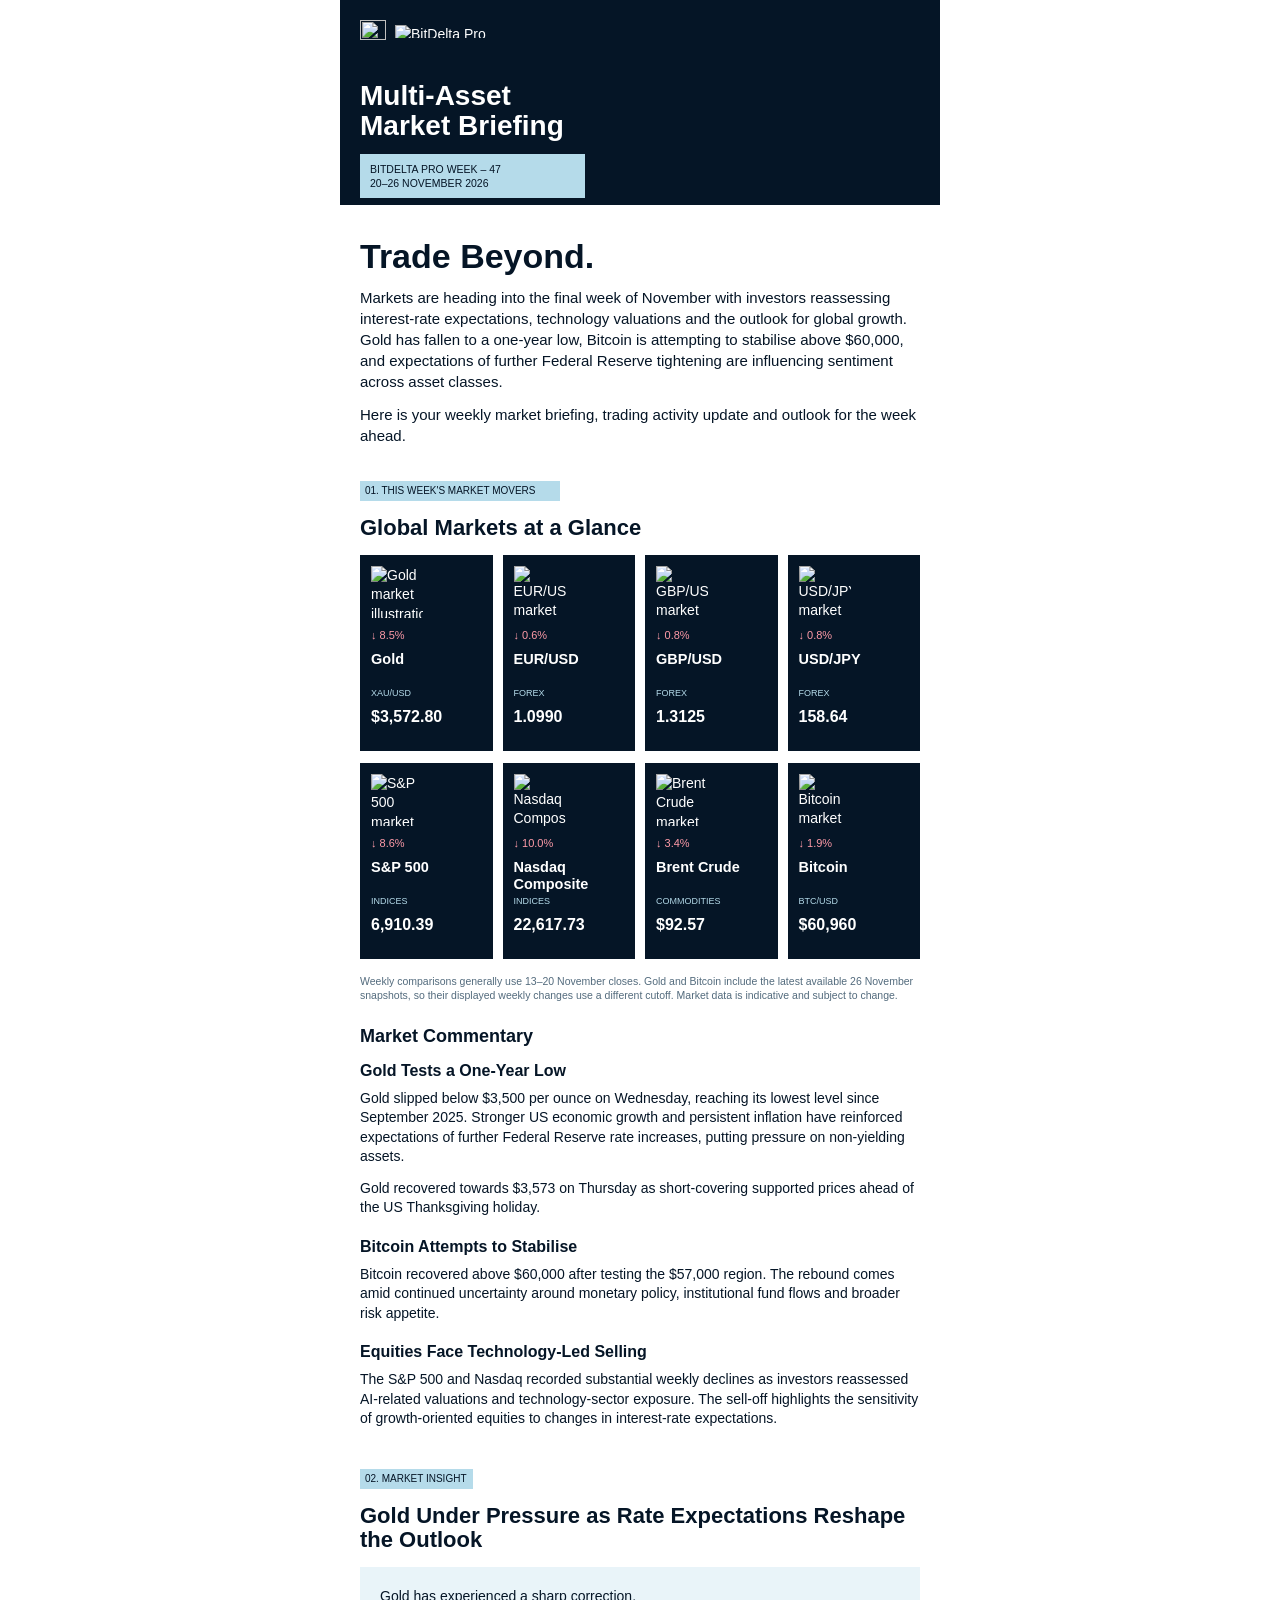
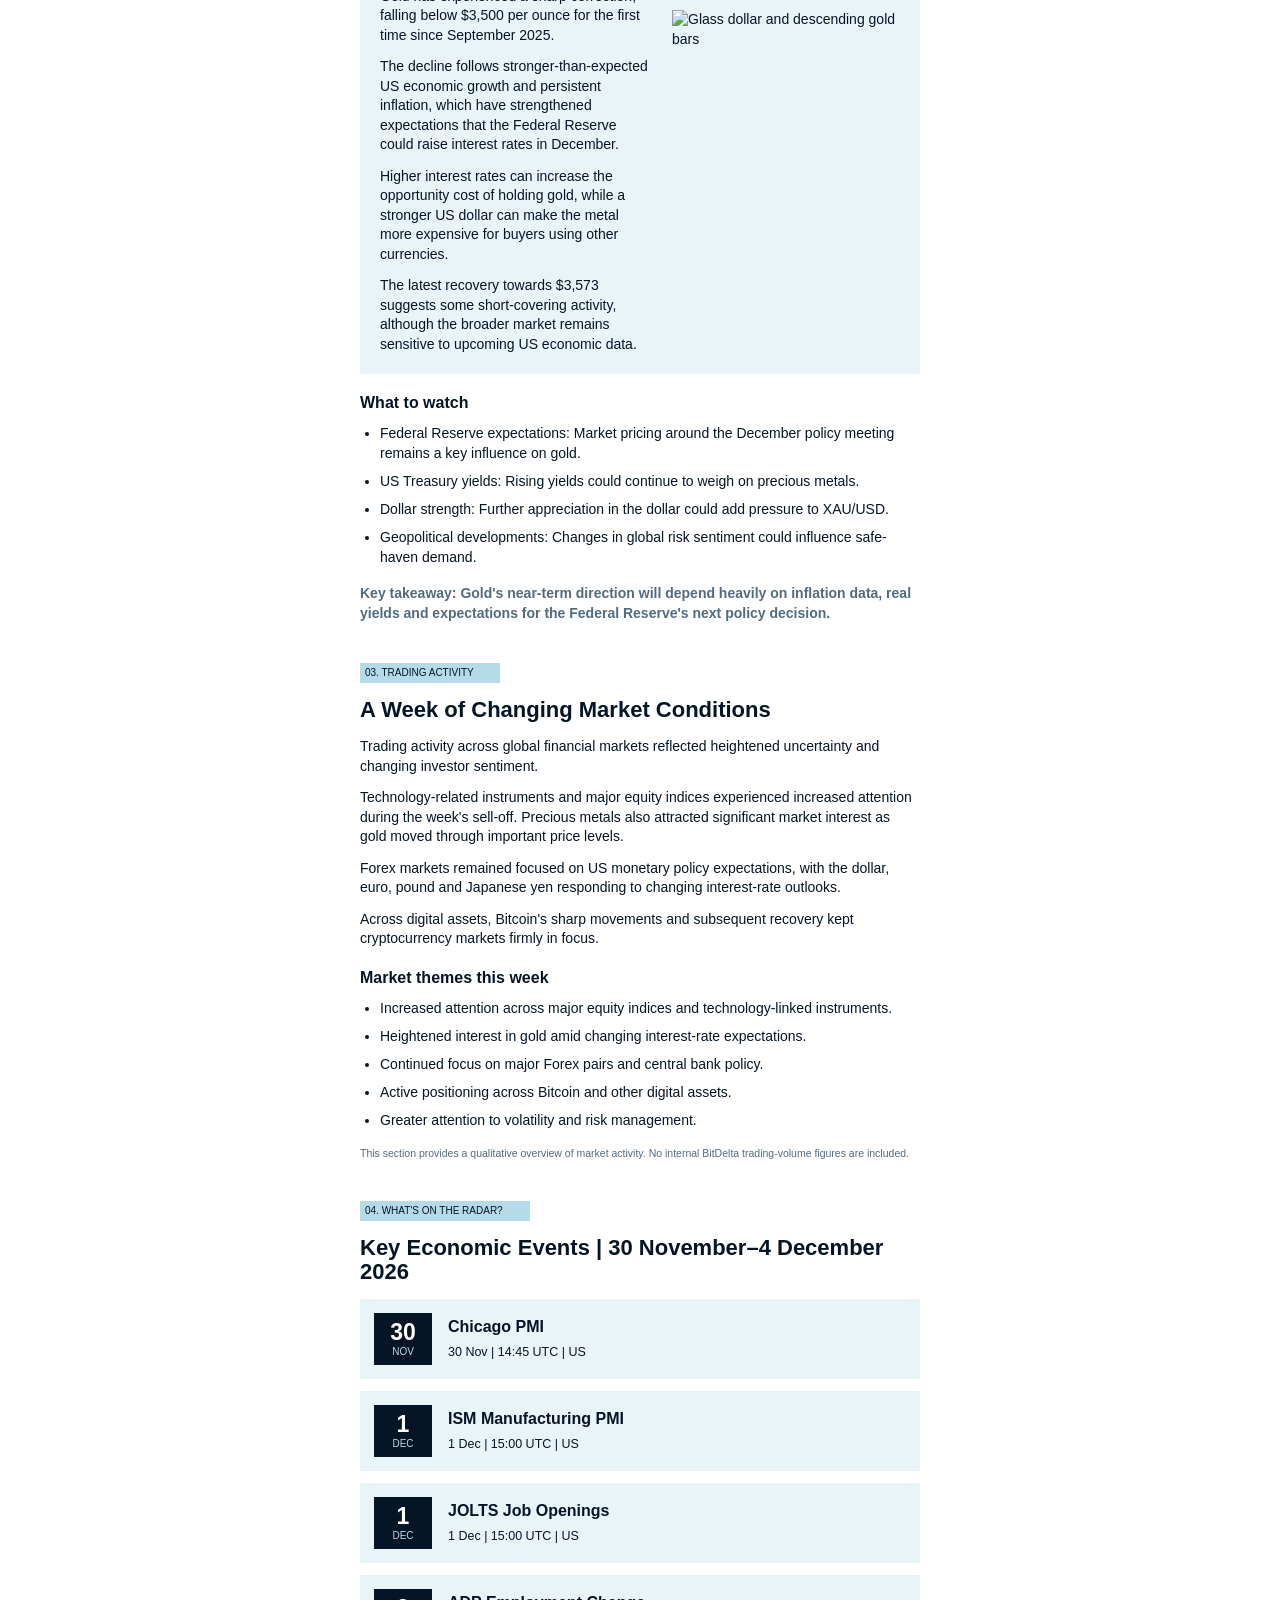
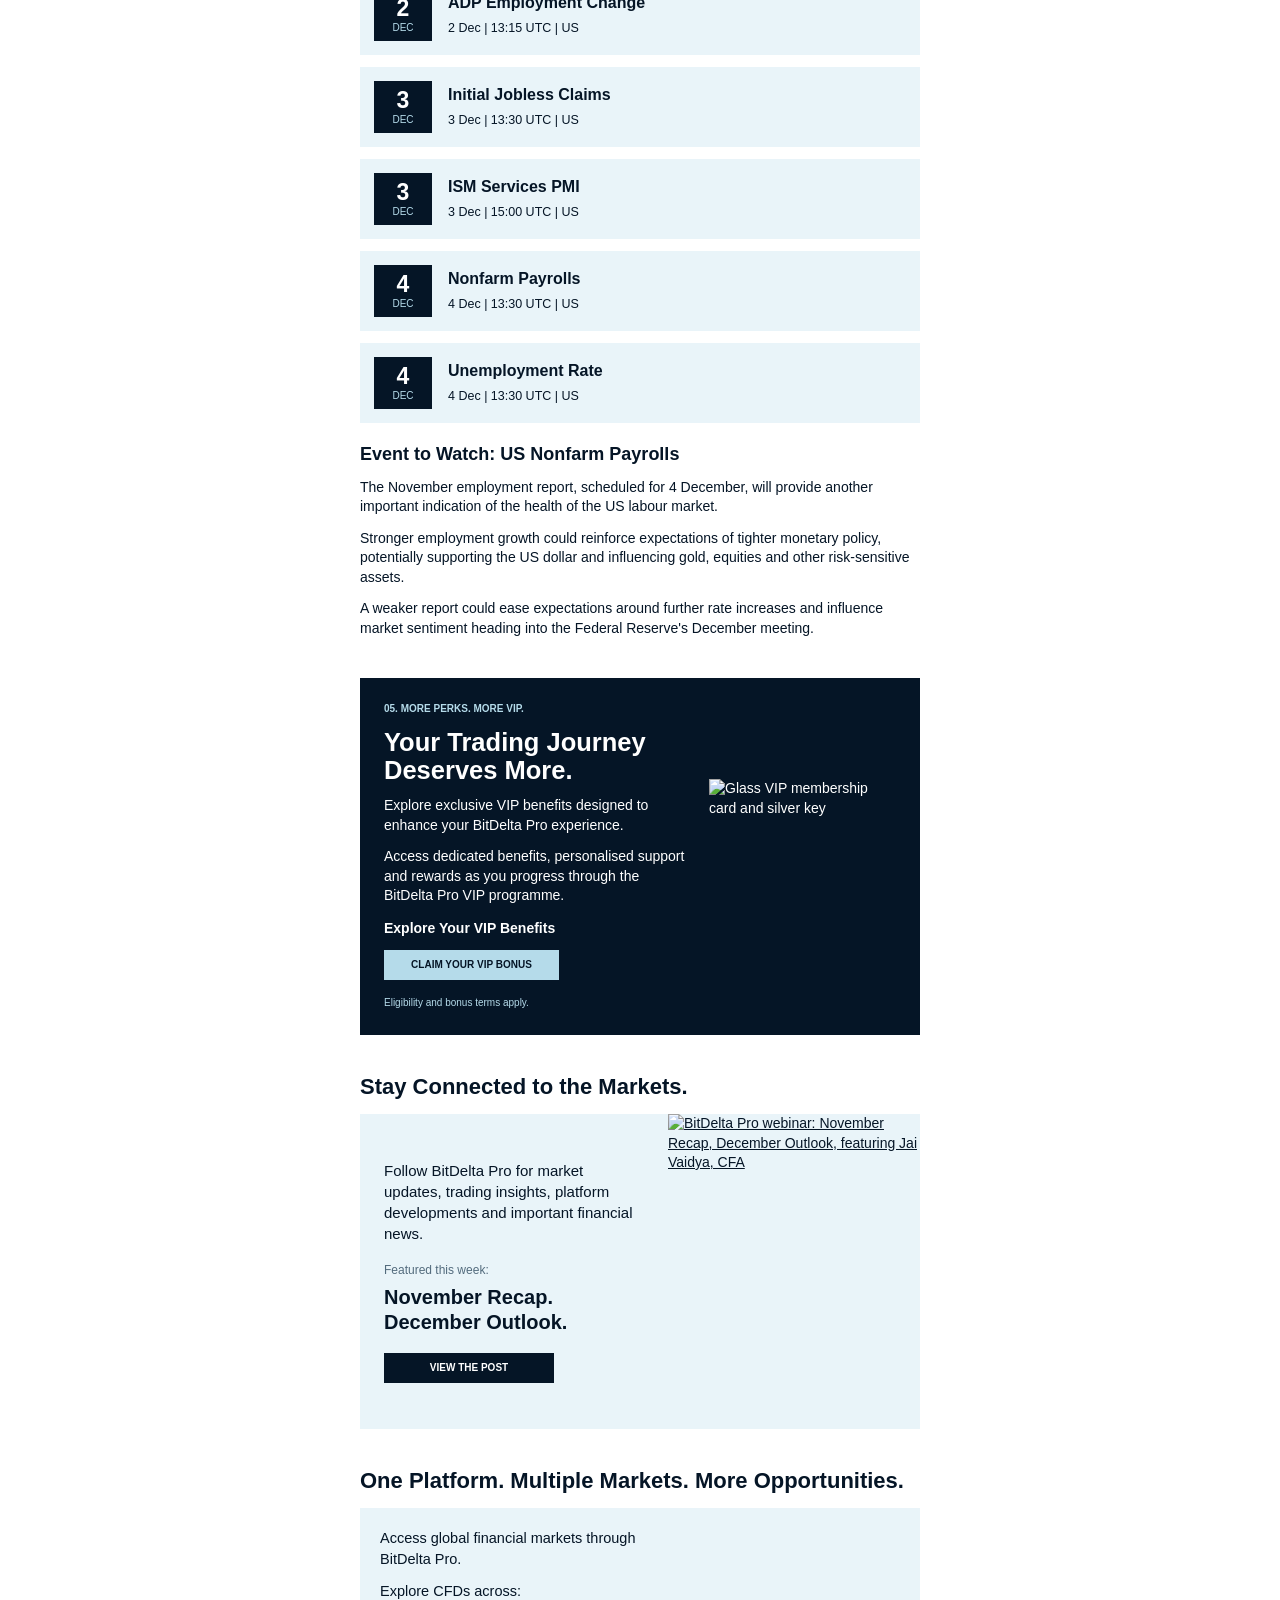
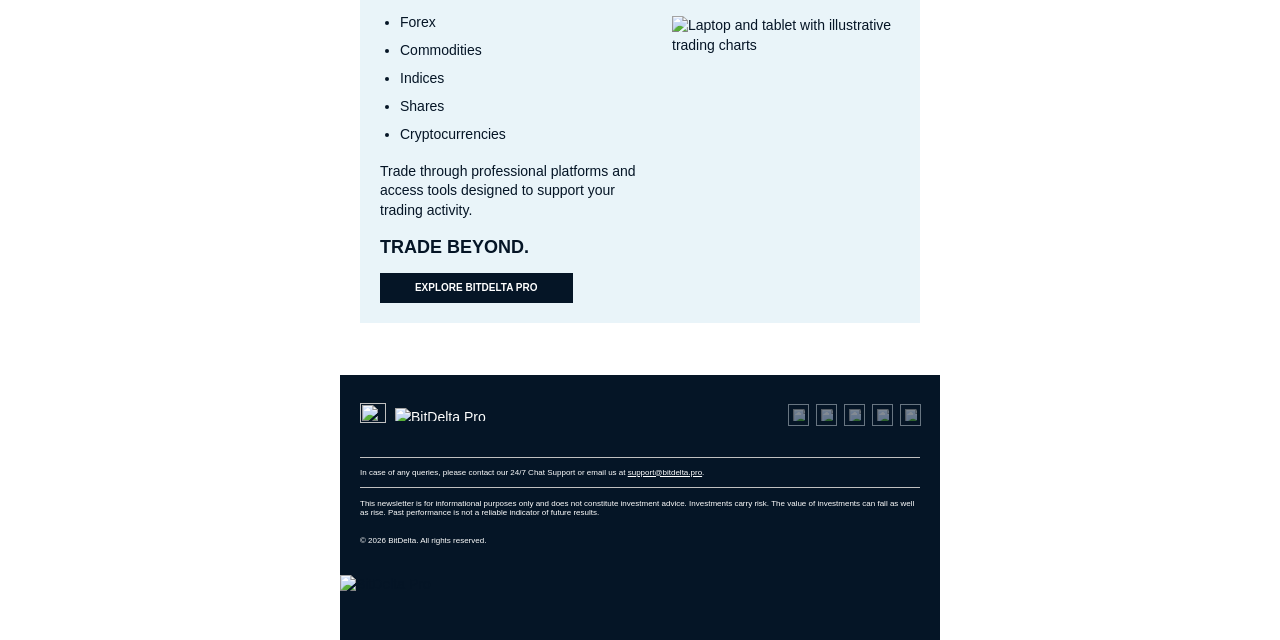
==== pro-newsletter-2026-11-26/index.html @ 3b8ffe2e "Publish approved Pro newsletter 20–26 November with HTML, AMP and all assets" ====
<!doctype html>
<html lang="en" xmlns:v="urn:schemas-microsoft-com:vml" xmlns:o="urn:schemas-microsoft-com:office:office"><head><meta charset="utf-8"><meta name="viewport" content="width=device-width,initial-scale=1"><meta name="x-apple-disable-message-reformatting"><meta name="color-scheme" content="light"><title>BitDelta Pro Weekly | Gold Tests a One-Year Low</title><style>@font-face{font-family:Archivo;font-style:normal;font-weight:400;font-display:swap;src:url('https://raw.githubusercontent.com/Mou-Bitdelta/Pro-Newsletter/main/pro-newsletter-2026-11-26/assets/Archivo-400.ttf') format('truetype')}@font-face{font-family:Archivo;font-style:normal;font-weight:500;font-display:swap;src:url('https://raw.githubusercontent.com/Mou-Bitdelta/Pro-Newsletter/main/pro-newsletter-2026-11-26/assets/Archivo-500.ttf') format('truetype')}@font-face{font-family:Archivo;font-style:normal;font-weight:600;font-display:swap;src:url('https://raw.githubusercontent.com/Mou-Bitdelta/Pro-Newsletter/main/pro-newsletter-2026-11-26/assets/Archivo-600.ttf') format('truetype')}@font-face{font-family:Archivo;font-style:normal;font-weight:800;font-display:swap;src:url('https://raw.githubusercontent.com/Mou-Bitdelta/Pro-Newsletter/main/pro-newsletter-2026-11-26/assets/Archivo-800.ttf') format('truetype')}html,body{margin:0;padding:0;width:100%;background:#ffffff}body,table,td,p,a,h1,h2{font-family:Archivo,Arial,Helvetica,sans-serif}body{color:#051526;-webkit-text-size-adjust:100%;-ms-text-size-adjust:100%}table{border-collapse:collapse;border-spacing:0;table-layout:fixed}td{box-sizing:border-box}img{border:0;-ms-interpolation-mode:bicubic}a{color:inherit}p,h1,h2{margin:0}.shell{width:600px;max-width:600px}.preheader{display:none;max-height:0;overflow:hidden}.button a{text-decoration:none}@media screen and (max-width:480px){.shell{width:100%!important}.opening-title{font-size:28px!important;line-height:31px!important}.section{padding:18px!important}.opening{padding:28px 18px 14px!important}.stack{display:block!important;width:100%!important}.gutter{display:block!important;width:100%!important;height:18px!important}.market-pair{display:block!important;width:100%!important}.pair-gap{display:block!important;width:100%!important;height:12px!important}.market-card{width:50%!important;height:auto!important}.image-cell{padding-bottom:18px!important}.image-cell .fluid{width:100%!important;height:auto!important}.insight-image .fluid{width:248px!important;max-width:100%!important;margin:0 auto!important}.emblem-cell{text-align:center!important}.emblem{width:187px!important;max-width:187px!important;margin:0 auto!important}.footercol{display:block!important;width:100%!important}.footergap{display:block!important;width:100%!important;height:14px!important}.footer-social{height:24px!important}.legal{font-size:10px!important;line-height:14px!important}.banner-copy{padding:26px 20px 24px!important;background-color:rgba(5,21,38,0.5)!important}.banner-text{width:100%!important}.cta{padding-top:13px!important;padding-bottom:13px!important}.hero-background{background-position:left top!important;background-size:600px 205px!important}.explore-background{background-position:right center!important}}</style><!--[if mso]><style>body{margin:0 !important;padding:0 !important}table{mso-table-lspace:0pt;mso-table-rspace:0pt}body,table,td{mso-line-height-rule:exactly}body,table,td,p,a,h1,h2{font-family:Arial,Helvetica,sans-serif !important}</style><xml><o:OfficeDocumentSettings><o:PixelsPerInch>96</o:PixelsPerInch></o:OfficeDocumentSettings></xml><![endif]--></head><body style="margin:0;padding:0;width:100%;background-color:#ffffff"><div class="preheader" aria-hidden="true" style="display:none;width:0;height:0;max-height:0;max-width:0;font-size:0;line-height:0;overflow:hidden;opacity:0;mso-hide:all">Gold, Bitcoin, global market moves and the economic events to watch next.</div><table role="presentation" border="0" cellpadding="0" cellspacing="0" width="100%" bgcolor="#ffffff" style="margin:0;padding:0;border-spacing:0"><tr><td align="center" valign="top" style="padding:0;margin:0;font-size:0;line-height:0"><table role="presentation" border="0" cellpadding="0" cellspacing="0" width="600" class="shell" style="max-width:600px;background:#ffffff;text-align:left;font-size:14px;line-height:19.5px"><tr><td class="hero-background" background="https://raw.githubusercontent.com/Mou-Bitdelta/Pro-Newsletter/main/pro-newsletter-2026-11-26/assets/hero.png" bgcolor="#051526" height="205" style="background-image:url('https://raw.githubusercontent.com/Mou-Bitdelta/Pro-Newsletter/main/pro-newsletter-2026-11-26/assets/hero.png');background-size:cover;background-position:center;background-repeat:no-repeat;color:#ffffff"><!--[if gte mso 9]><v:rect xmlns:v="urn:schemas-microsoft-com:vml" fill="true" stroke="false" style="width:600px;height:205px"><v:fill type="frame" src="https://raw.githubusercontent.com/Mou-Bitdelta/Pro-Newsletter/main/pro-newsletter-2026-11-26/assets/hero.png" color="#051526"/><v:textbox inset="0,0,0,0"><![endif]--><table role="presentation" border="0" cellpadding="0" cellspacing="0" width="100%" ><tr><td class="hero-copy" style="padding:20px 20px 7px"><a href="https://www.bitdelta.pro" target="_blank"><table role="presentation" border="0" cellpadding="0" cellspacing="0" width="100%" style="width:152px;table-layout:auto"><tr><td width="26"><img src="https://raw.githubusercontent.com/Mou-Bitdelta/Pro-Newsletter/main/pro-newsletter-2026-11-26/assets/Layer1.png" width="26" height="23" alt="" style="display:block;width:26px;max-width:100%;height:auto;border:0;outline:none;text-decoration:none;"></td><td width="9"></td><td valign="middle"><img src="https://raw.githubusercontent.com/Mou-Bitdelta/Pro-Newsletter/main/pro-newsletter-2026-11-26/assets/Group2147264426.png" width="117" height="13" alt="BitDelta Pro" style="display:block;width:117px;max-width:100%;height:auto;border:0;outline:none;text-decoration:none;"></td></tr></table></a><table role="presentation" border="0" cellpadding="0" cellspacing="0" width="100%" ><tr><td height="38" style="height:38px;font-size:0;line-height:0">&nbsp;</td></tr></table><h1 style="margin:0;font-size:28px;line-height:30px;font-weight:800">Multi-Asset<br>Market Briefing</h1><table role="presentation" border="0" cellpadding="0" cellspacing="0" width="100%" ><tr><td height="13" style="height:13px;font-size:0;line-height:0">&nbsp;</td></tr></table><table role="presentation" border="0" cellpadding="0" cellspacing="0" width="100%" style="width:225px;max-width:100%;table-layout:auto"><tr><td bgcolor="#b5dbea" style="padding:8px 10px;font-size:10.5px;line-height:14px;font-weight:500;color:#051526">BITDELTA PRO WEEK – 47<br>20–26 NOVEMBER 2026</td></tr></table></td></tr></table><!--[if gte mso 9]></v:textbox></v:rect><![endif]--></td></tr><tr><td class="opening" style="padding:33px 20px 15px"><h2 class="opening-title" style="margin:0;font-size:34px;line-height:36.5px;font-weight:800;">Trade Beyond.</h2><table role="presentation" border="0" cellpadding="0" cellspacing="0" width="100%" ><tr><td height="12" style="height:12px;font-size:0;line-height:0">&nbsp;</td></tr></table><p style="margin:0;font-size:15px;line-height:21px;">Markets are heading into the final week of November with investors reassessing interest-rate expectations, technology valuations and the outlook for global growth. Gold has fallen to a one-year low, Bitcoin is attempting to stabilise above $60,000, and expectations of further Federal Reserve tightening are influencing sentiment across asset classes.</p><table role="presentation" border="0" cellpadding="0" cellspacing="0" width="100%" ><tr><td height="12" style="height:12px;font-size:0;line-height:0">&nbsp;</td></tr></table><p style="margin:0;font-size:15px;line-height:21px;">Here is your weekly market briefing, trading activity update and outlook for the week ahead.</p></td></tr><tr><td class="section" style="padding:20px"><table role="presentation" border="0" cellpadding="0" cellspacing="0" width="100%" style="width:200px;max-width:100%;table-layout:auto"><tr><td bgcolor="#b5dbea" style="padding:5px;font-size:10px;line-height:10px;font-weight:500;color:#051526">01. THIS WEEK'S MARKET MOVERS</td></tr></table><table role="presentation" border="0" cellpadding="0" cellspacing="0" width="100%" ><tr><td height="15" style="height:15px;font-size:0;line-height:0">&nbsp;</td></tr></table><h2 style="margin:0;font-size:22px;line-height:24px;font-weight:800;">Global Markets at a Glance</h2><table role="presentation" border="0" cellpadding="0" cellspacing="0" width="100%" ><tr><td height="15" style="height:15px;font-size:0;line-height:0">&nbsp;</td></tr></table><table role="presentation" border="0" cellpadding="0" cellspacing="0" width="100%" ><tr><td class="market-pair" width="275" valign="top"><table role="presentation" border="0" cellpadding="0" cellspacing="0" width="100%" ><tr><td class="market-card" width="132" height="196" valign="top" bgcolor="#051526" style="padding:11px;width:132.5px;height:196px;color:#ffffff"><img src="https://raw.githubusercontent.com/Mou-Bitdelta/Pro-Newsletter/main/pro-newsletter-2026-11-26/assets/gold.png" width="52" height="52" alt="Gold market illustration" style="display:block;width:52px;max-width:100%;height:auto;border:0;outline:none;text-decoration:none;"><table role="presentation" border="0" cellpadding="0" cellspacing="0" width="100%" ><tr><td height="10" style="height:10px;font-size:0;line-height:0">&nbsp;</td></tr></table><p style="margin:0;font-size:11px;line-height:15px;color:#ff9ba8;font-weight:500">↓ 8.5%</p><table role="presentation" border="0" cellpadding="0" cellspacing="0" width="100%" ><tr><td height="8" style="height:8px;font-size:0;line-height:0">&nbsp;</td></tr></table><p style="margin:0;font-size:14.5px;line-height:17.5px;font-weight:600;min-height:35px">Gold</p><table role="presentation" border="0" cellpadding="0" cellspacing="0" width="100%" ><tr><td height="2" style="height:2px;font-size:0;line-height:0">&nbsp;</td></tr></table><p style="margin:0;font-size:9px;line-height:11px;color:#b5dbea">XAU/USD</p><table role="presentation" border="0" cellpadding="0" cellspacing="0" width="100%" ><tr><td height="8" style="height:8px;font-size:0;line-height:0">&nbsp;</td></tr></table><p style="margin:0;font-size:16px;line-height:19px;font-weight:600;white-space:nowrap">$3,572.80</p></td><td width="10"></td><td class="market-card" width="132" height="196" valign="top" bgcolor="#051526" style="padding:11px;width:132.5px;height:196px;color:#ffffff"><img src="https://raw.githubusercontent.com/Mou-Bitdelta/Pro-Newsletter/main/pro-newsletter-2026-11-26/assets/eur-usd.png" width="52" height="52" alt="EUR/USD market illustration" style="display:block;width:52px;max-width:100%;height:auto;border:0;outline:none;text-decoration:none;"><table role="presentation" border="0" cellpadding="0" cellspacing="0" width="100%" ><tr><td height="10" style="height:10px;font-size:0;line-height:0">&nbsp;</td></tr></table><p style="margin:0;font-size:11px;line-height:15px;color:#ff9ba8;font-weight:500">↓ 0.6%</p><table role="presentation" border="0" cellpadding="0" cellspacing="0" width="100%" ><tr><td height="8" style="height:8px;font-size:0;line-height:0">&nbsp;</td></tr></table><p style="margin:0;font-size:14.5px;line-height:17.5px;font-weight:600;min-height:35px">EUR/USD</p><table role="presentation" border="0" cellpadding="0" cellspacing="0" width="100%" ><tr><td height="2" style="height:2px;font-size:0;line-height:0">&nbsp;</td></tr></table><p style="margin:0;font-size:9px;line-height:11px;color:#b5dbea">FOREX</p><table role="presentation" border="0" cellpadding="0" cellspacing="0" width="100%" ><tr><td height="8" style="height:8px;font-size:0;line-height:0">&nbsp;</td></tr></table><p style="margin:0;font-size:16px;line-height:19px;font-weight:600;white-space:nowrap">1.0990</p></td></tr></table></td><td class="pair-gap" width="10"></td><td class="market-pair" width="275" valign="top"><table role="presentation" border="0" cellpadding="0" cellspacing="0" width="100%" ><tr><td class="market-card" width="132" height="196" valign="top" bgcolor="#051526" style="padding:11px;width:132.5px;height:196px;color:#ffffff"><img src="https://raw.githubusercontent.com/Mou-Bitdelta/Pro-Newsletter/main/pro-newsletter-2026-11-26/assets/gbp-usd.png" width="52" height="52" alt="GBP/USD market illustration" style="display:block;width:52px;max-width:100%;height:auto;border:0;outline:none;text-decoration:none;"><table role="presentation" border="0" cellpadding="0" cellspacing="0" width="100%" ><tr><td height="10" style="height:10px;font-size:0;line-height:0">&nbsp;</td></tr></table><p style="margin:0;font-size:11px;line-height:15px;color:#ff9ba8;font-weight:500">↓ 0.8%</p><table role="presentation" border="0" cellpadding="0" cellspacing="0" width="100%" ><tr><td height="8" style="height:8px;font-size:0;line-height:0">&nbsp;</td></tr></table><p style="margin:0;font-size:14.5px;line-height:17.5px;font-weight:600;min-height:35px">GBP/USD</p><table role="presentation" border="0" cellpadding="0" cellspacing="0" width="100%" ><tr><td height="2" style="height:2px;font-size:0;line-height:0">&nbsp;</td></tr></table><p style="margin:0;font-size:9px;line-height:11px;color:#b5dbea">FOREX</p><table role="presentation" border="0" cellpadding="0" cellspacing="0" width="100%" ><tr><td height="8" style="height:8px;font-size:0;line-height:0">&nbsp;</td></tr></table><p style="margin:0;font-size:16px;line-height:19px;font-weight:600;white-space:nowrap">1.3125</p></td><td width="10"></td><td class="market-card" width="132" height="196" valign="top" bgcolor="#051526" style="padding:11px;width:132.5px;height:196px;color:#ffffff"><img src="https://raw.githubusercontent.com/Mou-Bitdelta/Pro-Newsletter/main/pro-newsletter-2026-11-26/assets/usd-jpy.png" width="52" height="52" alt="USD/JPY market illustration" style="display:block;width:52px;max-width:100%;height:auto;border:0;outline:none;text-decoration:none;"><table role="presentation" border="0" cellpadding="0" cellspacing="0" width="100%" ><tr><td height="10" style="height:10px;font-size:0;line-height:0">&nbsp;</td></tr></table><p style="margin:0;font-size:11px;line-height:15px;color:#ff9ba8;font-weight:500">↓ 0.8%</p><table role="presentation" border="0" cellpadding="0" cellspacing="0" width="100%" ><tr><td height="8" style="height:8px;font-size:0;line-height:0">&nbsp;</td></tr></table><p style="margin:0;font-size:14.5px;line-height:17.5px;font-weight:600;min-height:35px">USD/JPY</p><table role="presentation" border="0" cellpadding="0" cellspacing="0" width="100%" ><tr><td height="2" style="height:2px;font-size:0;line-height:0">&nbsp;</td></tr></table><p style="margin:0;font-size:9px;line-height:11px;color:#b5dbea">FOREX</p><table role="presentation" border="0" cellpadding="0" cellspacing="0" width="100%" ><tr><td height="8" style="height:8px;font-size:0;line-height:0">&nbsp;</td></tr></table><p style="margin:0;font-size:16px;line-height:19px;font-weight:600;white-space:nowrap">158.64</p></td></tr></table></td></tr></table><table role="presentation" border="0" cellpadding="0" cellspacing="0" width="100%" ><tr><td height="12" style="height:12px;font-size:0;line-height:0">&nbsp;</td></tr></table><table role="presentation" border="0" cellpadding="0" cellspacing="0" width="100%" ><tr><td class="market-pair" width="275" valign="top"><table role="presentation" border="0" cellpadding="0" cellspacing="0" width="100%" ><tr><td class="market-card" width="132" height="196" valign="top" bgcolor="#051526" style="padding:11px;width:132.5px;height:196px;color:#ffffff"><img src="https://raw.githubusercontent.com/Mou-Bitdelta/Pro-Newsletter/main/pro-newsletter-2026-11-26/assets/sp500.png" width="52" height="52" alt="S&amp;P 500 market illustration" style="display:block;width:52px;max-width:100%;height:auto;border:0;outline:none;text-decoration:none;"><table role="presentation" border="0" cellpadding="0" cellspacing="0" width="100%" ><tr><td height="10" style="height:10px;font-size:0;line-height:0">&nbsp;</td></tr></table><p style="margin:0;font-size:11px;line-height:15px;color:#ff9ba8;font-weight:500">↓ 8.6%</p><table role="presentation" border="0" cellpadding="0" cellspacing="0" width="100%" ><tr><td height="8" style="height:8px;font-size:0;line-height:0">&nbsp;</td></tr></table><p style="margin:0;font-size:14.5px;line-height:17.5px;font-weight:600;min-height:35px">S&amp;P 500</p><table role="presentation" border="0" cellpadding="0" cellspacing="0" width="100%" ><tr><td height="2" style="height:2px;font-size:0;line-height:0">&nbsp;</td></tr></table><p style="margin:0;font-size:9px;line-height:11px;color:#b5dbea">INDICES</p><table role="presentation" border="0" cellpadding="0" cellspacing="0" width="100%" ><tr><td height="8" style="height:8px;font-size:0;line-height:0">&nbsp;</td></tr></table><p style="margin:0;font-size:16px;line-height:19px;font-weight:600;white-space:nowrap">6,910.39</p></td><td width="10"></td><td class="market-card" width="132" height="196" valign="top" bgcolor="#051526" style="padding:11px;width:132.5px;height:196px;color:#ffffff"><img src="https://raw.githubusercontent.com/Mou-Bitdelta/Pro-Newsletter/main/pro-newsletter-2026-11-26/assets/nasdaq.png" width="52" height="52" alt="Nasdaq Composite market illustration" style="display:block;width:52px;max-width:100%;height:auto;border:0;outline:none;text-decoration:none;"><table role="presentation" border="0" cellpadding="0" cellspacing="0" width="100%" ><tr><td height="10" style="height:10px;font-size:0;line-height:0">&nbsp;</td></tr></table><p style="margin:0;font-size:11px;line-height:15px;color:#ff9ba8;font-weight:500">↓ 10.0%</p><table role="presentation" border="0" cellpadding="0" cellspacing="0" width="100%" ><tr><td height="8" style="height:8px;font-size:0;line-height:0">&nbsp;</td></tr></table><p style="margin:0;font-size:14.5px;line-height:17.5px;font-weight:600;min-height:35px">Nasdaq Composite</p><table role="presentation" border="0" cellpadding="0" cellspacing="0" width="100%" ><tr><td height="2" style="height:2px;font-size:0;line-height:0">&nbsp;</td></tr></table><p style="margin:0;font-size:9px;line-height:11px;color:#b5dbea">INDICES</p><table role="presentation" border="0" cellpadding="0" cellspacing="0" width="100%" ><tr><td height="8" style="height:8px;font-size:0;line-height:0">&nbsp;</td></tr></table><p style="margin:0;font-size:16px;line-height:19px;font-weight:600;white-space:nowrap">22,617.73</p></td></tr></table></td><td class="pair-gap" width="10"></td><td class="market-pair" width="275" valign="top"><table role="presentation" border="0" cellpadding="0" cellspacing="0" width="100%" ><tr><td class="market-card" width="132" height="196" valign="top" bgcolor="#051526" style="padding:11px;width:132.5px;height:196px;color:#ffffff"><img src="https://raw.githubusercontent.com/Mou-Bitdelta/Pro-Newsletter/main/pro-newsletter-2026-11-26/assets/brent.png" width="52" height="52" alt="Brent Crude market illustration" style="display:block;width:52px;max-width:100%;height:auto;border:0;outline:none;text-decoration:none;"><table role="presentation" border="0" cellpadding="0" cellspacing="0" width="100%" ><tr><td height="10" style="height:10px;font-size:0;line-height:0">&nbsp;</td></tr></table><p style="margin:0;font-size:11px;line-height:15px;color:#ff9ba8;font-weight:500">↓ 3.4%</p><table role="presentation" border="0" cellpadding="0" cellspacing="0" width="100%" ><tr><td height="8" style="height:8px;font-size:0;line-height:0">&nbsp;</td></tr></table><p style="margin:0;font-size:14.5px;line-height:17.5px;font-weight:600;min-height:35px">Brent Crude</p><table role="presentation" border="0" cellpadding="0" cellspacing="0" width="100%" ><tr><td height="2" style="height:2px;font-size:0;line-height:0">&nbsp;</td></tr></table><p style="margin:0;font-size:9px;line-height:11px;color:#b5dbea">COMMODITIES</p><table role="presentation" border="0" cellpadding="0" cellspacing="0" width="100%" ><tr><td height="8" style="height:8px;font-size:0;line-height:0">&nbsp;</td></tr></table><p style="margin:0;font-size:16px;line-height:19px;font-weight:600;white-space:nowrap">$92.57</p></td><td width="10"></td><td class="market-card" width="132" height="196" valign="top" bgcolor="#051526" style="padding:11px;width:132.5px;height:196px;color:#ffffff"><img src="https://raw.githubusercontent.com/Mou-Bitdelta/Pro-Newsletter/main/pro-newsletter-2026-11-26/assets/bitcoin.png" width="52" height="52" alt="Bitcoin market illustration" style="display:block;width:52px;max-width:100%;height:auto;border:0;outline:none;text-decoration:none;"><table role="presentation" border="0" cellpadding="0" cellspacing="0" width="100%" ><tr><td height="10" style="height:10px;font-size:0;line-height:0">&nbsp;</td></tr></table><p style="margin:0;font-size:11px;line-height:15px;color:#ff9ba8;font-weight:500">↓ 1.9%</p><table role="presentation" border="0" cellpadding="0" cellspacing="0" width="100%" ><tr><td height="8" style="height:8px;font-size:0;line-height:0">&nbsp;</td></tr></table><p style="margin:0;font-size:14.5px;line-height:17.5px;font-weight:600;min-height:35px">Bitcoin</p><table role="presentation" border="0" cellpadding="0" cellspacing="0" width="100%" ><tr><td height="2" style="height:2px;font-size:0;line-height:0">&nbsp;</td></tr></table><p style="margin:0;font-size:9px;line-height:11px;color:#b5dbea">BTC/USD</p><table role="presentation" border="0" cellpadding="0" cellspacing="0" width="100%" ><tr><td height="8" style="height:8px;font-size:0;line-height:0">&nbsp;</td></tr></table><p style="margin:0;font-size:16px;line-height:19px;font-weight:600;white-space:nowrap">$60,960</p></td></tr></table></td></tr></table><table role="presentation" border="0" cellpadding="0" cellspacing="0" width="100%" ><tr><td height="15" style="height:15px;font-size:0;line-height:0">&nbsp;</td></tr></table><p style="margin:0;font-size:10.5px;line-height:14.5px;color:#536b7d">Weekly comparisons generally use 13–20 November closes. Gold and Bitcoin include the latest available 26 November snapshots, so their displayed weekly changes use a different cutoff. Market data is indicative and subject to change.</p><table role="presentation" border="0" cellpadding="0" cellspacing="0" width="100%" ><tr><td height="22" style="height:22px;font-size:0;line-height:0">&nbsp;</td></tr></table><h2 style="margin:0;font-size:18px;line-height:23px;font-weight:800;">Market Commentary</h2><table role="presentation" border="0" cellpadding="0" cellspacing="0" width="100%" ><tr><td height="12" style="height:12px;font-size:0;line-height:0">&nbsp;</td></tr></table><h2 style="margin:0;font-size:16px;line-height:21px;font-weight:800;">Gold Tests a One-Year Low</h2><table role="presentation" border="0" cellpadding="0" cellspacing="0" width="100%" ><tr><td height="8" style="height:8px;font-size:0;line-height:0">&nbsp;</td></tr></table><p style="margin:0;font-size:14px;line-height:19.5px;">Gold slipped below $3,500 per ounce on Wednesday, reaching its lowest level since September 2025. Stronger US economic growth and persistent inflation have reinforced expectations of further Federal Reserve rate increases, putting pressure on non-yielding assets.</p><table role="presentation" border="0" cellpadding="0" cellspacing="0" width="100%" ><tr><td height="12" style="height:12px;font-size:0;line-height:0">&nbsp;</td></tr></table><p style="margin:0;font-size:14px;line-height:19.5px;">Gold recovered towards $3,573 on Thursday as short-covering supported prices ahead of the US Thanksgiving holiday.</p><table role="presentation" border="0" cellpadding="0" cellspacing="0" width="100%" ><tr><td height="18" style="height:18px;font-size:0;line-height:0">&nbsp;</td></tr></table><h2 style="margin:0;font-size:16px;line-height:21px;font-weight:800;">Bitcoin Attempts to Stabilise</h2><table role="presentation" border="0" cellpadding="0" cellspacing="0" width="100%" ><tr><td height="8" style="height:8px;font-size:0;line-height:0">&nbsp;</td></tr></table><p style="margin:0;font-size:14px;line-height:19.5px;">Bitcoin recovered above $60,000 after testing the $57,000 region. The rebound comes amid continued uncertainty around monetary policy, institutional fund flows and broader risk appetite.</p><table role="presentation" border="0" cellpadding="0" cellspacing="0" width="100%" ><tr><td height="18" style="height:18px;font-size:0;line-height:0">&nbsp;</td></tr></table><h2 style="margin:0;font-size:16px;line-height:21px;font-weight:800;">Equities Face Technology-Led Selling</h2><table role="presentation" border="0" cellpadding="0" cellspacing="0" width="100%" ><tr><td height="8" style="height:8px;font-size:0;line-height:0">&nbsp;</td></tr></table><p style="margin:0;font-size:14px;line-height:19.5px;">The S&amp;P 500 and Nasdaq recorded substantial weekly declines as investors reassessed AI-related valuations and technology-sector exposure. The sell-off highlights the sensitivity of growth-oriented equities to changes in interest-rate expectations.</p></td></tr><tr><td class="section" style="padding:20px"><table role="presentation" border="0" cellpadding="0" cellspacing="0" width="100%" style="width:112.5px;max-width:100%;table-layout:auto"><tr><td bgcolor="#b5dbea" style="padding:5px;font-size:10px;line-height:10px;font-weight:500;color:#051526">02. MARKET INSIGHT</td></tr></table><table role="presentation" border="0" cellpadding="0" cellspacing="0" width="100%" ><tr><td height="15" style="height:15px;font-size:0;line-height:0">&nbsp;</td></tr></table><h2 style="margin:0;font-size:22px;line-height:24px;font-weight:800;">Gold Under Pressure as Rate Expectations Reshape the Outlook</h2><table role="presentation" border="0" cellpadding="0" cellspacing="0" width="100%" ><tr><td height="15" style="height:15px;font-size:0;line-height:0">&nbsp;</td></tr></table><table role="presentation" border="0" cellpadding="0" cellspacing="0" width="100%" ><tr><td class="stack" width="312" valign="top" bgcolor="#e9f4f9" style="padding:20px"><p style="margin:0;font-size:14px;line-height:19.5px;">Gold has experienced a sharp correction, falling below $3,500 per ounce for the first time since September 2025.</p><table role="presentation" border="0" cellpadding="0" cellspacing="0" width="100%" ><tr><td height="12" style="height:12px;font-size:0;line-height:0">&nbsp;</td></tr></table><p style="margin:0;font-size:14px;line-height:19.5px;">The decline follows stronger-than-expected US economic growth and persistent inflation, which have strengthened expectations that the Federal Reserve could raise interest rates in December.</p><table role="presentation" border="0" cellpadding="0" cellspacing="0" width="100%" ><tr><td height="12" style="height:12px;font-size:0;line-height:0">&nbsp;</td></tr></table><p style="margin:0;font-size:14px;line-height:19.5px;">Higher interest rates can increase the opportunity cost of holding gold, while a stronger US dollar can make the metal more expensive for buyers using other currencies.</p><table role="presentation" border="0" cellpadding="0" cellspacing="0" width="100%" ><tr><td height="12" style="height:12px;font-size:0;line-height:0">&nbsp;</td></tr></table><p style="margin:0;font-size:14px;line-height:19.5px;">The latest recovery towards $3,573 suggests some short-covering activity, although the broader market remains sensitive to upcoming US economic data.</p></td><td class="stack image-cell insight-image" width="248" valign="middle" bgcolor="#e9f4f9"><img class="fluid" src="https://raw.githubusercontent.com/Mou-Bitdelta/Pro-Newsletter/main/pro-newsletter-2026-11-26/assets/market-insight.png" width="248" height="320" alt="Glass dollar and descending gold bars" style="display:block;width:248px;max-width:100%;height:auto;border:0;outline:none;text-decoration:none;"></td></tr></table><table role="presentation" border="0" cellpadding="0" cellspacing="0" width="100%" ><tr><td height="18" style="height:18px;font-size:0;line-height:0">&nbsp;</td></tr></table><h2 style="margin:0;font-size:16px;line-height:21px;font-weight:800;">What to watch</h2><table role="presentation" border="0" cellpadding="0" cellspacing="0" width="100%" ><tr><td height="10" style="height:10px;font-size:0;line-height:0">&nbsp;</td></tr></table><ul style="margin:0;padding-left:20px;font-size:14px;line-height:20px"><li style="margin:0 0 8px">Federal Reserve expectations: Market pricing around the December policy meeting remains a key influence on gold.</li><li style="margin:0 0 8px">US Treasury yields: Rising yields could continue to weigh on precious metals.</li><li style="margin:0 0 8px">Dollar strength: Further appreciation in the dollar could add pressure to XAU/USD.</li><li style="margin:0 0 8px">Geopolitical developments: Changes in global risk sentiment could influence safe-haven demand.</li></ul><table role="presentation" border="0" cellpadding="0" cellspacing="0" width="100%" ><tr><td height="8" style="height:8px;font-size:0;line-height:0">&nbsp;</td></tr></table><p style="margin:0;font-size:14px;line-height:20px;font-weight:600;color:#536b7d">Key takeaway: Gold's near-term direction will depend heavily on inflation data, real yields and expectations for the Federal Reserve's next policy decision.</p></td></tr><tr><td class="section" style="padding:20px"><table role="presentation" border="0" cellpadding="0" cellspacing="0" width="100%" style="width:140px;max-width:100%;table-layout:auto"><tr><td bgcolor="#b5dbea" style="padding:5px;font-size:10px;line-height:10px;font-weight:500;color:#051526">03. TRADING ACTIVITY</td></tr></table><table role="presentation" border="0" cellpadding="0" cellspacing="0" width="100%" ><tr><td height="15" style="height:15px;font-size:0;line-height:0">&nbsp;</td></tr></table><h2 style="margin:0;font-size:22px;line-height:24px;font-weight:800;">A Week of Changing Market Conditions</h2><table role="presentation" border="0" cellpadding="0" cellspacing="0" width="100%" ><tr><td height="15" style="height:15px;font-size:0;line-height:0">&nbsp;</td></tr></table><p style="margin:0;font-size:14px;line-height:19.5px;">Trading activity across global financial markets reflected heightened uncertainty and changing investor sentiment.</p><table role="presentation" border="0" cellpadding="0" cellspacing="0" width="100%" ><tr><td height="12" style="height:12px;font-size:0;line-height:0">&nbsp;</td></tr></table><p style="margin:0;font-size:14px;line-height:19.5px;">Technology-related instruments and major equity indices experienced increased attention during the week's sell-off. Precious metals also attracted significant market interest as gold moved through important price levels.</p><table role="presentation" border="0" cellpadding="0" cellspacing="0" width="100%" ><tr><td height="12" style="height:12px;font-size:0;line-height:0">&nbsp;</td></tr></table><p style="margin:0;font-size:14px;line-height:19.5px;">Forex markets remained focused on US monetary policy expectations, with the dollar, euro, pound and Japanese yen responding to changing interest-rate outlooks.</p><table role="presentation" border="0" cellpadding="0" cellspacing="0" width="100%" ><tr><td height="12" style="height:12px;font-size:0;line-height:0">&nbsp;</td></tr></table><p style="margin:0;font-size:14px;line-height:19.5px;">Across digital assets, Bitcoin's sharp movements and subsequent recovery kept cryptocurrency markets firmly in focus.</p><table role="presentation" border="0" cellpadding="0" cellspacing="0" width="100%" ><tr><td height="18" style="height:18px;font-size:0;line-height:0">&nbsp;</td></tr></table><h2 style="margin:0;font-size:16px;line-height:21px;font-weight:800;">Market themes this week</h2><table role="presentation" border="0" cellpadding="0" cellspacing="0" width="100%" ><tr><td height="10" style="height:10px;font-size:0;line-height:0">&nbsp;</td></tr></table><ul style="margin:0;padding-left:20px;font-size:14px;line-height:20px"><li style="margin:0 0 8px">Increased attention across major equity indices and technology-linked instruments.</li><li style="margin:0 0 8px">Heightened interest in gold amid changing interest-rate expectations.</li><li style="margin:0 0 8px">Continued focus on major Forex pairs and central bank policy.</li><li style="margin:0 0 8px">Active positioning across Bitcoin and other digital assets.</li><li style="margin:0 0 8px">Greater attention to volatility and risk management.</li></ul><table role="presentation" border="0" cellpadding="0" cellspacing="0" width="100%" ><tr><td height="8" style="height:8px;font-size:0;line-height:0">&nbsp;</td></tr></table><p style="margin:0;font-size:10.5px;line-height:15px;color:#536b7d">This section provides a qualitative overview of market activity. No internal BitDelta trading-volume figures are included.</p></td></tr><tr><td class="section" style="padding:20px"><table role="presentation" border="0" cellpadding="0" cellspacing="0" width="100%" style="width:170px;max-width:100%;table-layout:auto"><tr><td bgcolor="#b5dbea" style="padding:5px;font-size:10px;line-height:10px;font-weight:500;color:#051526">04. WHAT'S ON THE RADAR?</td></tr></table><table role="presentation" border="0" cellpadding="0" cellspacing="0" width="100%" ><tr><td height="15" style="height:15px;font-size:0;line-height:0">&nbsp;</td></tr></table><h2 style="margin:0;font-size:22px;line-height:24px;font-weight:800;">Key Economic Events | 30 November–4 December 2026</h2><table role="presentation" border="0" cellpadding="0" cellspacing="0" width="100%" ><tr><td height="15" style="height:15px;font-size:0;line-height:0">&nbsp;</td></tr></table><table role="presentation" border="0" cellpadding="0" cellspacing="0" width="100%" ><tr><td bgcolor="#e9f4f9" style="padding:14px"><table role="presentation" border="0" cellpadding="0" cellspacing="0" width="100%" ><tr><td width="58" valign="middle"><table role="presentation" border="0" cellpadding="0" cellspacing="0" width="100%" ><tr><td align="center" bgcolor="#051526" style="padding:8px"><p style="margin:0;font-size:23px;line-height:23px;font-weight:600;color:#ffffff;text-align:center">30</p><table role="presentation" border="0" cellpadding="0" cellspacing="0" width="100%" ><tr><td height="2" style="height:2px;font-size:0;line-height:0">&nbsp;</td></tr></table><p style="margin:0;font-size:10px;line-height:11px;color:#b5dbea;text-align:center">NOV</p></td></tr></table></td><td width="16"></td><td valign="middle"><p style="margin:0;font-size:16px;line-height:19px;font-weight:600">Chicago PMI</p><table role="presentation" border="0" cellpadding="0" cellspacing="0" width="100%" ><tr><td height="8" style="height:8px;font-size:0;line-height:0">&nbsp;</td></tr></table><p style="margin:0;font-size:12.5px;line-height:17px;">30 Nov | 14:45 UTC | US</p></td></tr></table></td></tr><tr><td height="12" style="height:12px;font-size:0;line-height:0">&nbsp;</td></tr><tr><td bgcolor="#e9f4f9" style="padding:14px"><table role="presentation" border="0" cellpadding="0" cellspacing="0" width="100%" ><tr><td width="58" valign="middle"><table role="presentation" border="0" cellpadding="0" cellspacing="0" width="100%" ><tr><td align="center" bgcolor="#051526" style="padding:8px"><p style="margin:0;font-size:23px;line-height:23px;font-weight:600;color:#ffffff;text-align:center">1</p><table role="presentation" border="0" cellpadding="0" cellspacing="0" width="100%" ><tr><td height="2" style="height:2px;font-size:0;line-height:0">&nbsp;</td></tr></table><p style="margin:0;font-size:10px;line-height:11px;color:#b5dbea;text-align:center">DEC</p></td></tr></table></td><td width="16"></td><td valign="middle"><p style="margin:0;font-size:16px;line-height:19px;font-weight:600">ISM Manufacturing PMI</p><table role="presentation" border="0" cellpadding="0" cellspacing="0" width="100%" ><tr><td height="8" style="height:8px;font-size:0;line-height:0">&nbsp;</td></tr></table><p style="margin:0;font-size:12.5px;line-height:17px;">1 Dec | 15:00 UTC | US</p></td></tr></table></td></tr><tr><td height="12" style="height:12px;font-size:0;line-height:0">&nbsp;</td></tr><tr><td bgcolor="#e9f4f9" style="padding:14px"><table role="presentation" border="0" cellpadding="0" cellspacing="0" width="100%" ><tr><td width="58" valign="middle"><table role="presentation" border="0" cellpadding="0" cellspacing="0" width="100%" ><tr><td align="center" bgcolor="#051526" style="padding:8px"><p style="margin:0;font-size:23px;line-height:23px;font-weight:600;color:#ffffff;text-align:center">1</p><table role="presentation" border="0" cellpadding="0" cellspacing="0" width="100%" ><tr><td height="2" style="height:2px;font-size:0;line-height:0">&nbsp;</td></tr></table><p style="margin:0;font-size:10px;line-height:11px;color:#b5dbea;text-align:center">DEC</p></td></tr></table></td><td width="16"></td><td valign="middle"><p style="margin:0;font-size:16px;line-height:19px;font-weight:600">JOLTS Job Openings</p><table role="presentation" border="0" cellpadding="0" cellspacing="0" width="100%" ><tr><td height="8" style="height:8px;font-size:0;line-height:0">&nbsp;</td></tr></table><p style="margin:0;font-size:12.5px;line-height:17px;">1 Dec | 15:00 UTC | US</p></td></tr></table></td></tr><tr><td height="12" style="height:12px;font-size:0;line-height:0">&nbsp;</td></tr><tr><td bgcolor="#e9f4f9" style="padding:14px"><table role="presentation" border="0" cellpadding="0" cellspacing="0" width="100%" ><tr><td width="58" valign="middle"><table role="presentation" border="0" cellpadding="0" cellspacing="0" width="100%" ><tr><td align="center" bgcolor="#051526" style="padding:8px"><p style="margin:0;font-size:23px;line-height:23px;font-weight:600;color:#ffffff;text-align:center">2</p><table role="presentation" border="0" cellpadding="0" cellspacing="0" width="100%" ><tr><td height="2" style="height:2px;font-size:0;line-height:0">&nbsp;</td></tr></table><p style="margin:0;font-size:10px;line-height:11px;color:#b5dbea;text-align:center">DEC</p></td></tr></table></td><td width="16"></td><td valign="middle"><p style="margin:0;font-size:16px;line-height:19px;font-weight:600">ADP Employment Change</p><table role="presentation" border="0" cellpadding="0" cellspacing="0" width="100%" ><tr><td height="8" style="height:8px;font-size:0;line-height:0">&nbsp;</td></tr></table><p style="margin:0;font-size:12.5px;line-height:17px;">2 Dec | 13:15 UTC | US</p></td></tr></table></td></tr><tr><td height="12" style="height:12px;font-size:0;line-height:0">&nbsp;</td></tr><tr><td bgcolor="#e9f4f9" style="padding:14px"><table role="presentation" border="0" cellpadding="0" cellspacing="0" width="100%" ><tr><td width="58" valign="middle"><table role="presentation" border="0" cellpadding="0" cellspacing="0" width="100%" ><tr><td align="center" bgcolor="#051526" style="padding:8px"><p style="margin:0;font-size:23px;line-height:23px;font-weight:600;color:#ffffff;text-align:center">3</p><table role="presentation" border="0" cellpadding="0" cellspacing="0" width="100%" ><tr><td height="2" style="height:2px;font-size:0;line-height:0">&nbsp;</td></tr></table><p style="margin:0;font-size:10px;line-height:11px;color:#b5dbea;text-align:center">DEC</p></td></tr></table></td><td width="16"></td><td valign="middle"><p style="margin:0;font-size:16px;line-height:19px;font-weight:600">Initial Jobless Claims</p><table role="presentation" border="0" cellpadding="0" cellspacing="0" width="100%" ><tr><td height="8" style="height:8px;font-size:0;line-height:0">&nbsp;</td></tr></table><p style="margin:0;font-size:12.5px;line-height:17px;">3 Dec | 13:30 UTC | US</p></td></tr></table></td></tr><tr><td height="12" style="height:12px;font-size:0;line-height:0">&nbsp;</td></tr><tr><td bgcolor="#e9f4f9" style="padding:14px"><table role="presentation" border="0" cellpadding="0" cellspacing="0" width="100%" ><tr><td width="58" valign="middle"><table role="presentation" border="0" cellpadding="0" cellspacing="0" width="100%" ><tr><td align="center" bgcolor="#051526" style="padding:8px"><p style="margin:0;font-size:23px;line-height:23px;font-weight:600;color:#ffffff;text-align:center">3</p><table role="presentation" border="0" cellpadding="0" cellspacing="0" width="100%" ><tr><td height="2" style="height:2px;font-size:0;line-height:0">&nbsp;</td></tr></table><p style="margin:0;font-size:10px;line-height:11px;color:#b5dbea;text-align:center">DEC</p></td></tr></table></td><td width="16"></td><td valign="middle"><p style="margin:0;font-size:16px;line-height:19px;font-weight:600">ISM Services PMI</p><table role="presentation" border="0" cellpadding="0" cellspacing="0" width="100%" ><tr><td height="8" style="height:8px;font-size:0;line-height:0">&nbsp;</td></tr></table><p style="margin:0;font-size:12.5px;line-height:17px;">3 Dec | 15:00 UTC | US</p></td></tr></table></td></tr><tr><td height="12" style="height:12px;font-size:0;line-height:0">&nbsp;</td></tr><tr><td bgcolor="#e9f4f9" style="padding:14px"><table role="presentation" border="0" cellpadding="0" cellspacing="0" width="100%" ><tr><td width="58" valign="middle"><table role="presentation" border="0" cellpadding="0" cellspacing="0" width="100%" ><tr><td align="center" bgcolor="#051526" style="padding:8px"><p style="margin:0;font-size:23px;line-height:23px;font-weight:600;color:#ffffff;text-align:center">4</p><table role="presentation" border="0" cellpadding="0" cellspacing="0" width="100%" ><tr><td height="2" style="height:2px;font-size:0;line-height:0">&nbsp;</td></tr></table><p style="margin:0;font-size:10px;line-height:11px;color:#b5dbea;text-align:center">DEC</p></td></tr></table></td><td width="16"></td><td valign="middle"><p style="margin:0;font-size:16px;line-height:19px;font-weight:600">Nonfarm Payrolls</p><table role="presentation" border="0" cellpadding="0" cellspacing="0" width="100%" ><tr><td height="8" style="height:8px;font-size:0;line-height:0">&nbsp;</td></tr></table><p style="margin:0;font-size:12.5px;line-height:17px;">4 Dec | 13:30 UTC | US</p></td></tr></table></td></tr><tr><td height="12" style="height:12px;font-size:0;line-height:0">&nbsp;</td></tr><tr><td bgcolor="#e9f4f9" style="padding:14px"><table role="presentation" border="0" cellpadding="0" cellspacing="0" width="100%" ><tr><td width="58" valign="middle"><table role="presentation" border="0" cellpadding="0" cellspacing="0" width="100%" ><tr><td align="center" bgcolor="#051526" style="padding:8px"><p style="margin:0;font-size:23px;line-height:23px;font-weight:600;color:#ffffff;text-align:center">4</p><table role="presentation" border="0" cellpadding="0" cellspacing="0" width="100%" ><tr><td height="2" style="height:2px;font-size:0;line-height:0">&nbsp;</td></tr></table><p style="margin:0;font-size:10px;line-height:11px;color:#b5dbea;text-align:center">DEC</p></td></tr></table></td><td width="16"></td><td valign="middle"><p style="margin:0;font-size:16px;line-height:19px;font-weight:600">Unemployment Rate</p><table role="presentation" border="0" cellpadding="0" cellspacing="0" width="100%" ><tr><td height="8" style="height:8px;font-size:0;line-height:0">&nbsp;</td></tr></table><p style="margin:0;font-size:12.5px;line-height:17px;">4 Dec | 13:30 UTC | US</p></td></tr></table></td></tr></table><table role="presentation" border="0" cellpadding="0" cellspacing="0" width="100%" ><tr><td height="20" style="height:20px;font-size:0;line-height:0">&nbsp;</td></tr></table><h2 style="margin:0;font-size:18px;line-height:23px;font-weight:800;">Event to Watch: US Nonfarm Payrolls</h2><table role="presentation" border="0" cellpadding="0" cellspacing="0" width="100%" ><tr><td height="12" style="height:12px;font-size:0;line-height:0">&nbsp;</td></tr></table><p style="margin:0;font-size:14px;line-height:19.5px;">The November employment report, scheduled for 4 December, will provide another important indication of the health of the US labour market.</p><table role="presentation" border="0" cellpadding="0" cellspacing="0" width="100%" ><tr><td height="12" style="height:12px;font-size:0;line-height:0">&nbsp;</td></tr></table><p style="margin:0;font-size:14px;line-height:19.5px;">Stronger employment growth could reinforce expectations of tighter monetary policy, potentially supporting the US dollar and influencing gold, equities and other risk-sensitive assets.</p><table role="presentation" border="0" cellpadding="0" cellspacing="0" width="100%" ><tr><td height="12" style="height:12px;font-size:0;line-height:0">&nbsp;</td></tr></table><p style="margin:0;font-size:14px;line-height:19.5px;">A weaker report could ease expectations around further rate increases and influence market sentiment heading into the Federal Reserve's December meeting.</p></td></tr><tr><td class="section" style="padding:20px"><table role="presentation" border="0" cellpadding="0" cellspacing="0" width="100%" ><tr><td bgcolor="#051526" style="padding:24px;color:#ffffff"><table role="presentation" border="0" cellpadding="0" cellspacing="0" width="100%" ><tr><td class="stack" width="305" valign="middle"><p style="margin:0;font-size:10px;line-height:14px;color:#b5dbea;font-weight:600">05. MORE PERKS. MORE VIP.</p><table role="presentation" border="0" cellpadding="0" cellspacing="0" width="100%" ><tr><td height="12" style="height:12px;font-size:0;line-height:0">&nbsp;</td></tr></table><h2 style="margin:0;font-size:25.5px;line-height:28px;font-weight:800;color:#ffffff">Your Trading Journey Deserves More.</h2><table role="presentation" border="0" cellpadding="0" cellspacing="0" width="100%" ><tr><td height="12" style="height:12px;font-size:0;line-height:0">&nbsp;</td></tr></table><p style="margin:0;font-size:14px;line-height:19.5px;">Explore exclusive VIP benefits designed to enhance your BitDelta Pro experience.</p><table role="presentation" border="0" cellpadding="0" cellspacing="0" width="100%" ><tr><td height="12" style="height:12px;font-size:0;line-height:0">&nbsp;</td></tr></table><p style="margin:0;font-size:14px;line-height:19.5px;">Access dedicated benefits, personalised support and rewards as you progress through the BitDelta Pro VIP programme.</p><table role="presentation" border="0" cellpadding="0" cellspacing="0" width="100%" ><tr><td height="12" style="height:12px;font-size:0;line-height:0">&nbsp;</td></tr></table><p style="margin:0;font-size:14px;line-height:20px;font-weight:600">Explore Your VIP Benefits</p><table role="presentation" border="0" cellpadding="0" cellspacing="0" width="100%" ><tr><td height="12" style="height:12px;font-size:0;line-height:0">&nbsp;</td></tr></table><table role="presentation" border="0" cellpadding="0" cellspacing="0" width="100%" class="button" style="width:175px;max-width:100%;table-layout:auto"><tr><td align="center" bgcolor="#b5dbea" style="padding:0"><a class="cta" href="https://bitdelta.pro/accounts/" target="_blank" style="display:block;padding:9px 6px;font-size:10px;line-height:12px;font-weight:600;text-align:center;text-decoration:none;text-transform:uppercase;color:#051526;mso-padding-alt:9px 6px">Claim Your VIP Bonus</a></td></tr></table><table role="presentation" border="0" cellpadding="0" cellspacing="0" width="100%" ><tr><td height="12" style="height:12px;font-size:0;line-height:0">&nbsp;</td></tr></table><a href="https://bitdelta.pro/vip-account-bonus-terms-and-conditions/" target="_blank" style="font-size:10px;line-height:12.5px;color:#b5dbea;text-decoration:none">Eligibility and bonus terms apply.</a></td><td class="gutter" width="20"></td><td class="stack emblem-cell" width="187" valign="middle"><img class="emblem" src="https://raw.githubusercontent.com/Mou-Bitdelta/Pro-Newsletter/main/pro-newsletter-2026-11-26/assets/vip.png" width="187" height="155" alt="Glass VIP membership card and silver key" style="display:block;width:187px;max-width:100%;height:auto;border:0;outline:none;text-decoration:none;"></td></tr></table></td></tr></table></td></tr><tr><td class="section" style="padding:20px"><h2 style="margin:0;font-size:22px;line-height:24px;font-weight:800;">Stay Connected to the Markets.</h2><table role="presentation" border="0" cellpadding="0" cellspacing="0" width="100%" ><tr><td height="15" style="height:15px;font-size:0;line-height:0">&nbsp;</td></tr></table><table role="presentation" border="0" cellpadding="0" cellspacing="0" width="100%" ><tr><td class="stack" width="308" valign="middle" bgcolor="#e9f4f9" style="padding:24px"><p style="margin:0;font-size:15px;line-height:21px;">Follow BitDelta Pro for market updates, trading insights, platform developments and important financial news.</p><table role="presentation" border="0" cellpadding="0" cellspacing="0" width="100%" ><tr><td height="18" style="height:18px;font-size:0;line-height:0">&nbsp;</td></tr></table><p style="margin:0;font-size:12px;line-height:17px;color:#536b7d">Featured this week:</p><table role="presentation" border="0" cellpadding="0" cellspacing="0" width="100%" ><tr><td height="6" style="height:6px;font-size:0;line-height:0">&nbsp;</td></tr></table><h2 style="margin:0;font-size:20px;line-height:25px;font-weight:800;">November Recap.<br>December Outlook.</h2><table role="presentation" border="0" cellpadding="0" cellspacing="0" width="100%" ><tr><td height="18" style="height:18px;font-size:0;line-height:0">&nbsp;</td></tr></table><table role="presentation" border="0" cellpadding="0" cellspacing="0" width="100%" class="button" style="width:170px;max-width:100%;table-layout:auto"><tr><td align="center" bgcolor="#051526" style="padding:0"><a class="cta" href="https://www.linkedin.com/feed/update/urn:li:activity:7530593092979077120" target="_blank" style="display:block;padding:9px 6px;font-size:10px;line-height:12px;font-weight:600;text-align:center;text-decoration:none;text-transform:uppercase;color:#ffffff;mso-padding-alt:9px 6px">View the Post</a></td></tr></table></td><td class="stack image-cell" width="252" valign="middle" bgcolor="#e9f4f9"><a href="https://www.linkedin.com/feed/update/urn:li:activity:7530593092979077120" target="_blank"><img class="fluid" src="https://raw.githubusercontent.com/Mou-Bitdelta/Pro-Newsletter/main/pro-newsletter-2026-11-26/assets/linkedin-webinar.jpg" width="252" height="315" alt="BitDelta Pro webinar: November Recap, December Outlook, featuring Jai Vaidya, CFA" style="display:block;width:252px;max-width:100%;height:auto;border:0;outline:none;text-decoration:none;"></a></td></tr></table></td></tr><tr><td class="section" style="padding:20px"><h2 style="margin:0;font-size:22px;line-height:24px;font-weight:800;">One Platform. Multiple Markets. More Opportunities.</h2><table role="presentation" border="0" cellpadding="0" cellspacing="0" width="100%" ><tr><td height="15" style="height:15px;font-size:0;line-height:0">&nbsp;</td></tr></table><table role="presentation" border="0" cellpadding="0" cellspacing="0" width="100%" ><tr><td class="stack" width="312" bgcolor="#e9f4f9" style="padding:20px"><p style="margin:0;font-size:14.5px;line-height:20.5px;">Access global financial markets through BitDelta Pro.</p><table role="presentation" border="0" cellpadding="0" cellspacing="0" width="100%" ><tr><td height="12" style="height:12px;font-size:0;line-height:0">&nbsp;</td></tr></table><p style="margin:0;font-size:14.5px;line-height:20.5px;">Explore CFDs across:</p><table role="presentation" border="0" cellpadding="0" cellspacing="0" width="100%" ><tr><td height="10" style="height:10px;font-size:0;line-height:0">&nbsp;</td></tr></table><ul style="margin:0;padding-left:20px;font-size:14px;line-height:20px"><li style="margin:0 0 8px">Forex</li><li style="margin:0 0 8px">Commodities</li><li style="margin:0 0 8px">Indices</li><li style="margin:0 0 8px">Shares</li><li style="margin:0 0 8px">Cryptocurrencies</li></ul><table role="presentation" border="0" cellpadding="0" cellspacing="0" width="100%" ><tr><td height="10" style="height:10px;font-size:0;line-height:0">&nbsp;</td></tr></table><p style="margin:0;font-size:14px;line-height:19.5px;">Trade through professional platforms and access tools designed to support your trading activity.</p><table role="presentation" border="0" cellpadding="0" cellspacing="0" width="100%" ><tr><td height="15" style="height:15px;font-size:0;line-height:0">&nbsp;</td></tr></table><p style="margin:0;font-size:18px;line-height:24px;font-weight:800">TRADE BEYOND.</p><table role="presentation" border="0" cellpadding="0" cellspacing="0" width="100%" ><tr><td height="14" style="height:14px;font-size:0;line-height:0">&nbsp;</td></tr></table><table role="presentation" border="0" cellpadding="0" cellspacing="0" width="100%" class="button" style="width:192.5px;max-width:100%;table-layout:auto"><tr><td align="center" bgcolor="#051526" style="padding:0"><a class="cta" href="https://www.bitdelta.pro" target="_blank" style="display:block;padding:9px 6px;font-size:10px;line-height:12px;font-weight:600;text-align:center;text-decoration:none;text-transform:uppercase;color:#ffffff;mso-padding-alt:9px 6px">Explore BitDelta Pro</a></td></tr></table></td><td class="stack image-cell" width="248" bgcolor="#e9f4f9" valign="middle"><img class="fluid" src="https://raw.githubusercontent.com/Mou-Bitdelta/Pro-Newsletter/main/pro-newsletter-2026-11-26/assets/platform.png" width="248" height="199" alt="Laptop and tablet with illustrative trading charts" style="display:block;width:248px;max-width:100%;height:auto;border:0;outline:none;text-decoration:none;"></td></tr></table></td></tr><tr><td height="32" style="height:32px;font-size:0;line-height:0">&nbsp;</td></tr><tr><td bgcolor="#051526" style="padding:23.5px 20px 0;color:#ffffff"><table role="presentation" border="0" cellpadding="0" cellspacing="0" width="100%" ><tr><td class="footercol" valign="middle"><a href="https://www.bitdelta.pro" target="_blank"><table role="presentation" border="0" cellpadding="0" cellspacing="0" width="100%" style="width:152px;table-layout:auto"><tr><td width="26"><img src="https://raw.githubusercontent.com/Mou-Bitdelta/Pro-Newsletter/main/pro-newsletter-2026-11-26/assets/Layer1.png" width="26" height="23" alt="" style="display:block;width:26px;max-width:100%;height:auto;border:0;outline:none;text-decoration:none;"></td><td width="9"></td><td valign="middle"><img src="https://raw.githubusercontent.com/Mou-Bitdelta/Pro-Newsletter/main/pro-newsletter-2026-11-26/assets/Group2147264426.png" width="117" height="13" alt="BitDelta Pro" style="display:block;width:117px;max-width:100%;height:auto;border:0;outline:none;text-decoration:none;"></td></tr></table></a></td><td class="footergap" width="20"></td><td class="footercol footer-social" width="132" valign="middle" height="32"><table role="presentation" border="0" cellpadding="0" cellspacing="0" width="100%" style="width:132px;table-layout:fixed"><tr><td width="20" style="opacity:0.5;border:1px solid #687581;border-radius:3px"><a href="https://x.com/bitdeltapro" target="_blank" aria-label="BitDelta Pro on X"><img src="https://raw.githubusercontent.com/Mou-Bitdelta/Pro-Newsletter/main/pro-newsletter-2026-11-26/assets/XLogo.png" width="12" height="12" alt="X" style="display:block;width:12px;max-width:100%;height:auto;border:0;outline:none;text-decoration:none;margin:4px auto"></a></td><td width="8"></td><td width="20" style="opacity:0.5;border:1px solid #687581;border-radius:3px"><a href="https://www.facebook.com/bitdeltapro/" target="_blank" aria-label="BitDelta Pro on Facebook"><img src="https://raw.githubusercontent.com/Mou-Bitdelta/Pro-Newsletter/main/pro-newsletter-2026-11-26/assets/FacebookLogo.png" width="12" height="12" alt="Facebook" style="display:block;width:12px;max-width:100%;height:auto;border:0;outline:none;text-decoration:none;margin:4px auto"></a></td><td width="8"></td><td width="20" style="opacity:0.5;border:1px solid #687581;border-radius:3px"><a href="https://www.instagram.com/bitdeltapro/" target="_blank" aria-label="BitDelta Pro on Instagram"><img src="https://raw.githubusercontent.com/Mou-Bitdelta/Pro-Newsletter/main/pro-newsletter-2026-11-26/assets/InstagramLogo.png" width="12" height="12" alt="Instagram" style="display:block;width:12px;max-width:100%;height:auto;border:0;outline:none;text-decoration:none;margin:4px auto"></a></td><td width="8"></td><td width="20" style="opacity:0.5;border:1px solid #687581;border-radius:3px"><a href="https://www.youtube.com/@BitDelta_Pro" target="_blank" aria-label="BitDelta Pro on YouTube"><img src="https://raw.githubusercontent.com/Mou-Bitdelta/Pro-Newsletter/main/pro-newsletter-2026-11-26/assets/YoutubeLogo.png" width="12" height="12" alt="YouTube" style="display:block;width:12px;max-width:100%;height:auto;border:0;outline:none;text-decoration:none;margin:4px auto"></a></td><td width="8"></td><td width="20" style="opacity:0.5;border:1px solid #687581;border-radius:3px"><a href="https://www.linkedin.com/company/bitdeltapro/" target="_blank" aria-label="BitDelta Pro on LinkedIn"><img src="https://raw.githubusercontent.com/Mou-Bitdelta/Pro-Newsletter/main/pro-newsletter-2026-11-26/assets/LinkedinLogo.png" width="12" height="12" alt="LinkedIn" style="display:block;width:12px;max-width:100%;height:auto;border:0;outline:none;text-decoration:none;margin:4px auto"></a></td></tr></table></td></tr></table><table role="presentation" border="0" cellpadding="0" cellspacing="0" width="100%" ><tr><td height="26" style="height:26px;font-size:0;line-height:0">&nbsp;</td></tr></table><img src="https://raw.githubusercontent.com/Mou-Bitdelta/Pro-Newsletter/main/pro-newsletter-2026-11-26/assets/Vector180.png" width="560" height="1" alt="" style="display:block;width:560px;max-width:100%;height:auto;border:0;outline:none;text-decoration:none;"><table role="presentation" border="0" cellpadding="0" cellspacing="0" width="100%" ><tr><td height="10" style="height:10px;font-size:0;line-height:0">&nbsp;</td></tr></table><p class="legal" style="margin:0;font-size:8px;line-height:9.2px;color:#ffffff">In case of any queries, please contact our 24/7 Chat Support or email us at&nbsp;<a href="mailto:support@bitdelta.pro" style="color:#ffffff;text-decoration:underline">support@bitdelta.pro</a>.</p><table role="presentation" border="0" cellpadding="0" cellspacing="0" width="100%" ><tr><td height="10.5" style="height:10.5px;font-size:0;line-height:0">&nbsp;</td></tr></table><img src="https://raw.githubusercontent.com/Mou-Bitdelta/Pro-Newsletter/main/pro-newsletter-2026-11-26/assets/Vector180.png" width="560" height="1" alt="" style="display:block;width:560px;max-width:100%;height:auto;border:0;outline:none;text-decoration:none;"><table role="presentation" border="0" cellpadding="0" cellspacing="0" width="100%" ><tr><td height="10.5" style="height:10.5px;font-size:0;line-height:0">&nbsp;</td></tr></table><p class="legal" style="margin:0;font-size:8px;line-height:9.2px;color:#ffffff;font-family:Arial,Helvetica,sans-serif">This newsletter is for informational purposes only and does not constitute investment advice. Investments carry risk. The value of investments can fall as well as rise. Past performance is not a reliable indicator of future results.</p><table role="presentation" border="0" cellpadding="0" cellspacing="0" width="100%" ><tr><td height="19" style="height:19px;font-size:0;line-height:0">&nbsp;</td></tr></table><p class="legal" style="margin:0;font-size:8px;line-height:9.2px;color:#ffffff">© 2026 BitDelta. All rights reserved.</p><table role="presentation" border="0" cellpadding="0" cellspacing="0" width="100%" ><tr><td height="30" style="height:30px;font-size:0;line-height:0">&nbsp;</td></tr></table></td></tr><tr><td bgcolor="#051526"><img class="fluid" src="https://raw.githubusercontent.com/Mou-Bitdelta/Pro-Newsletter/main/pro-newsletter-2026-11-26/assets/Group2147264427.png" width="600" height="65" alt="BitDelta Pro" style="display:block;width:600px;max-width:100%;height:auto;border:0;outline:none;text-decoration:none;"></td></tr></table></td></tr></table></body></html>
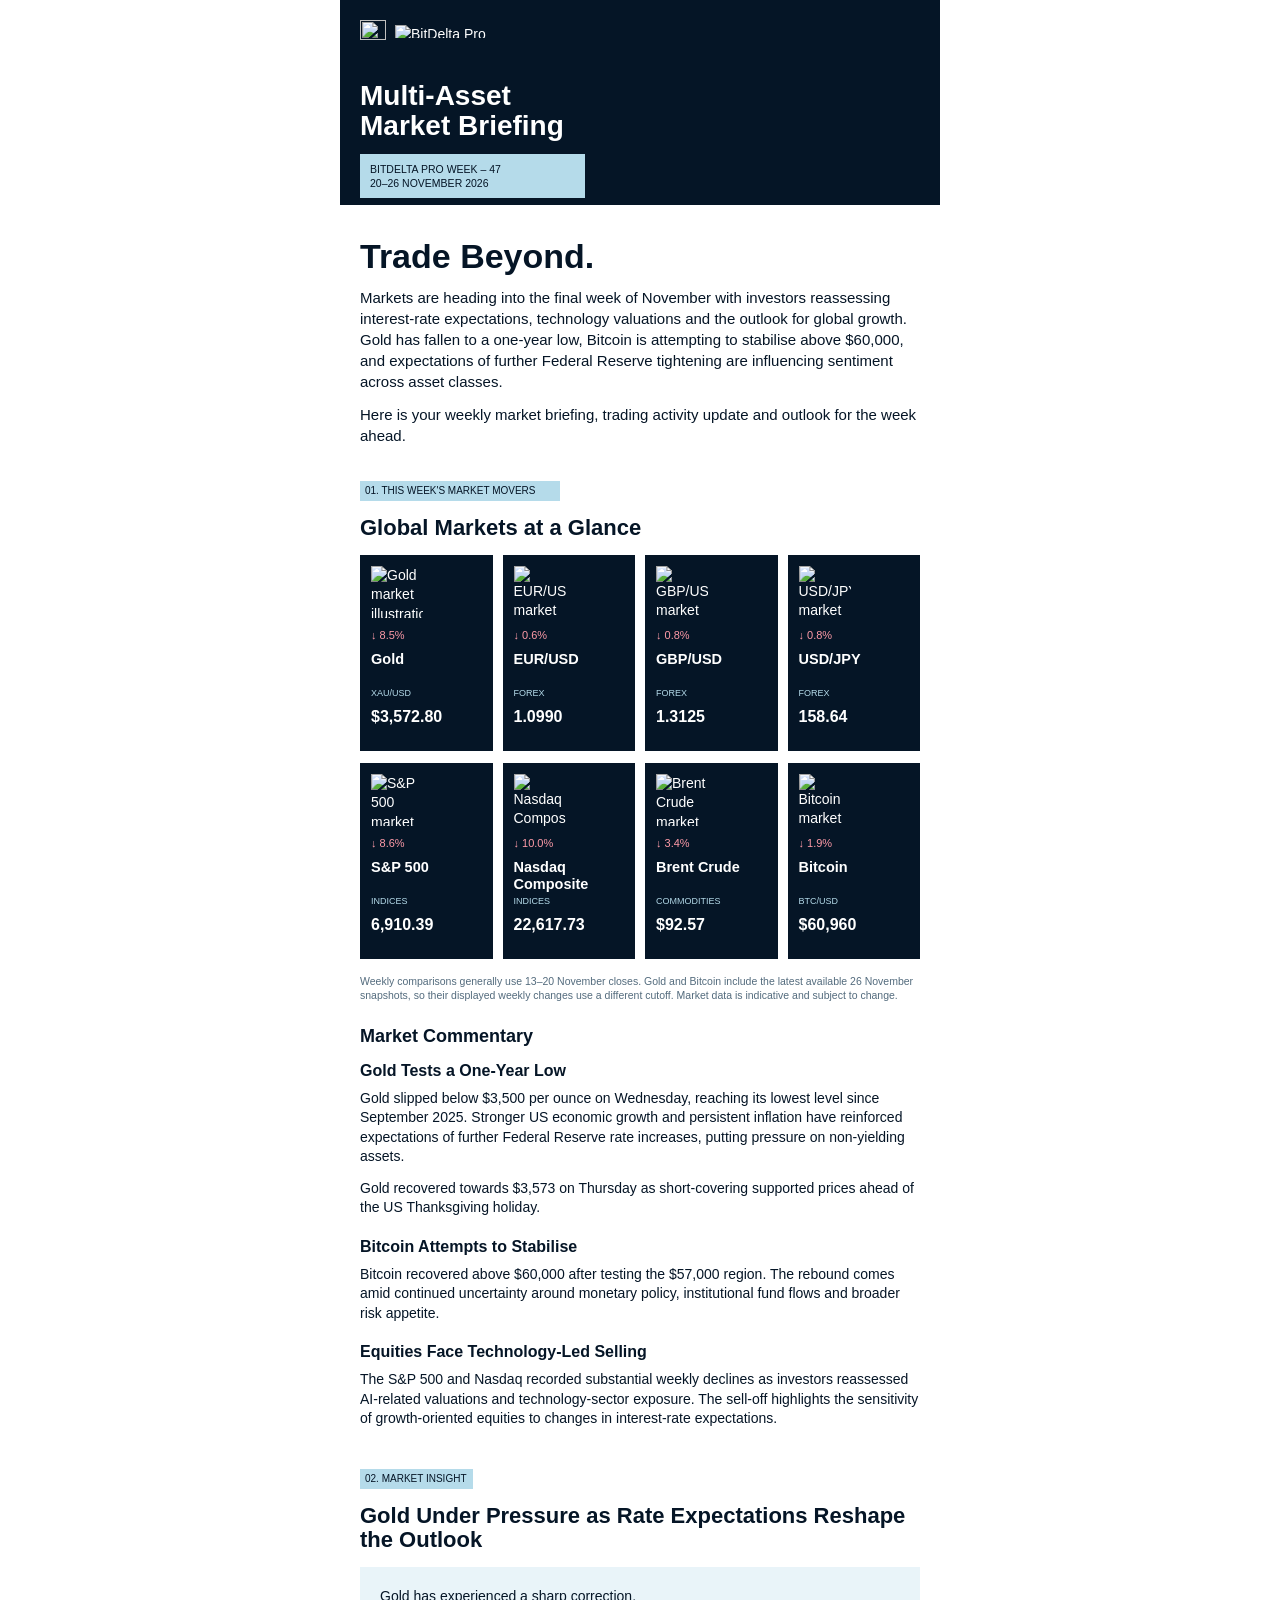
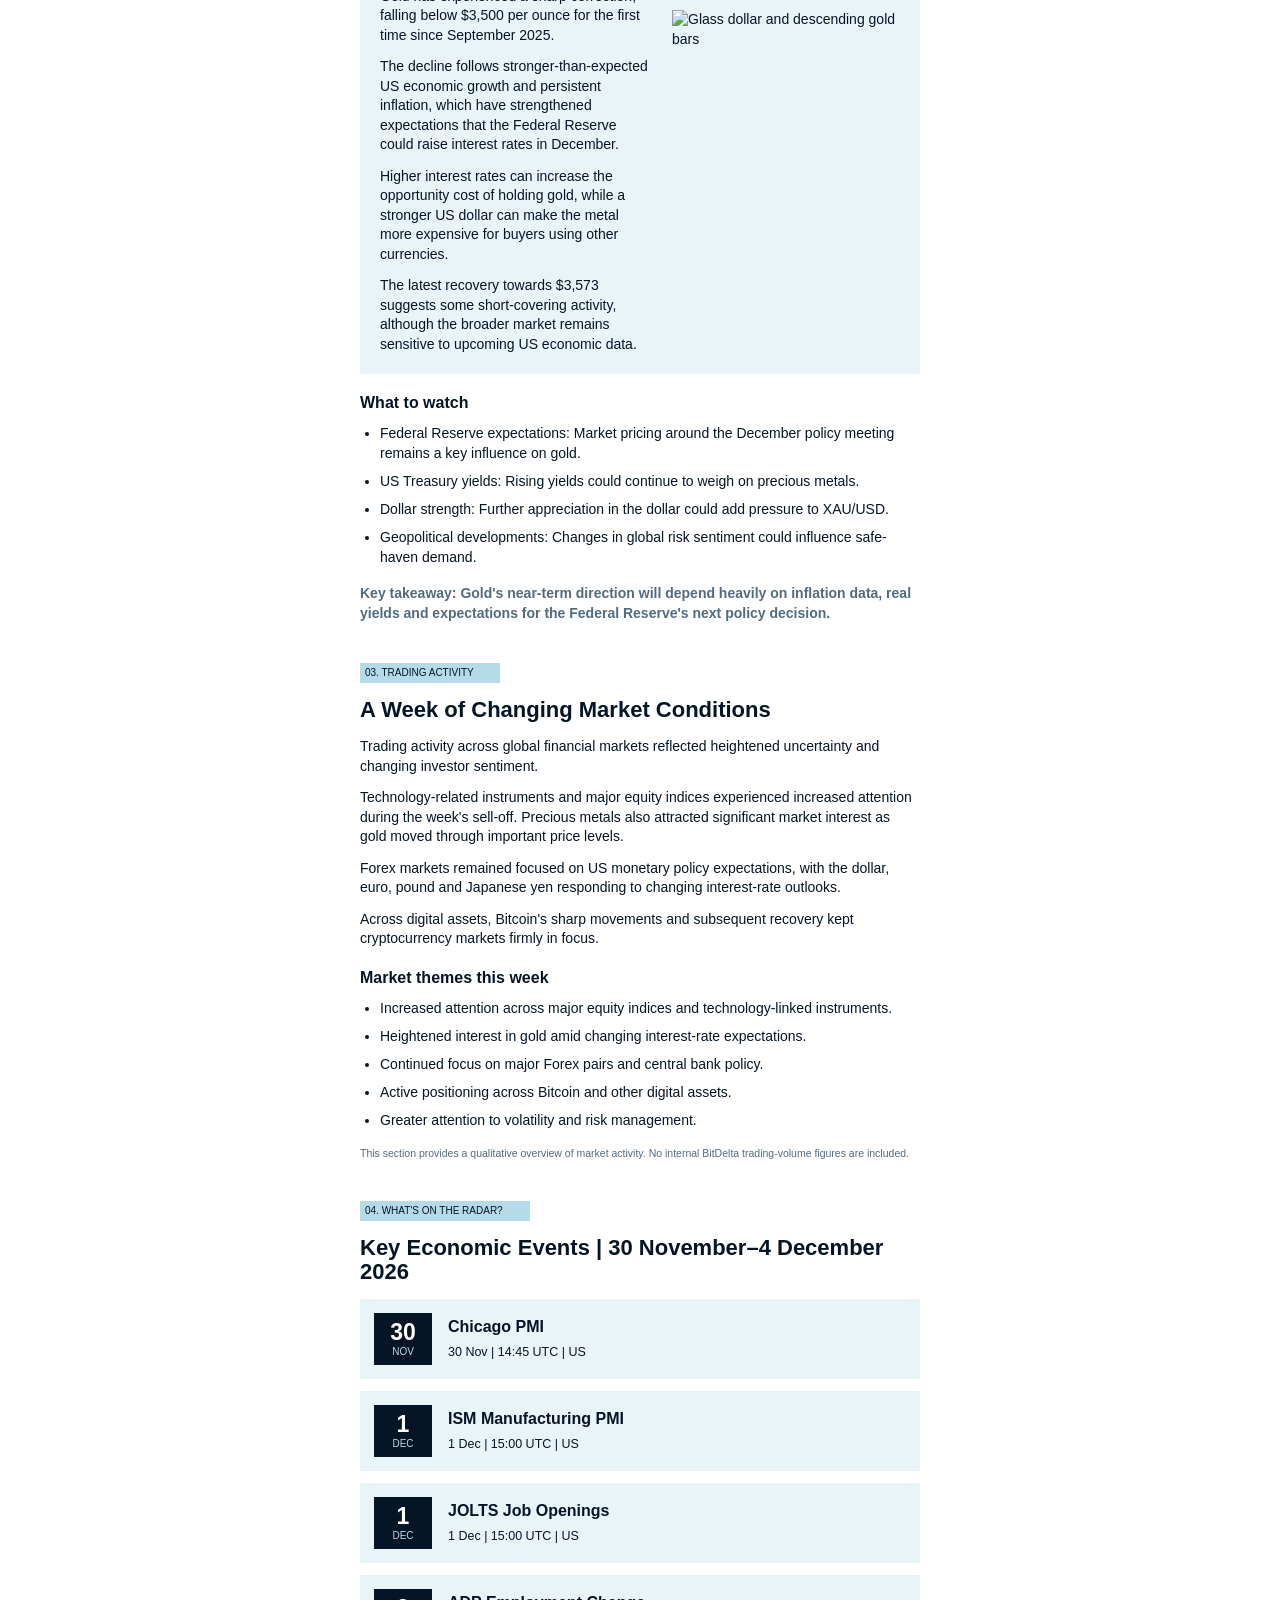
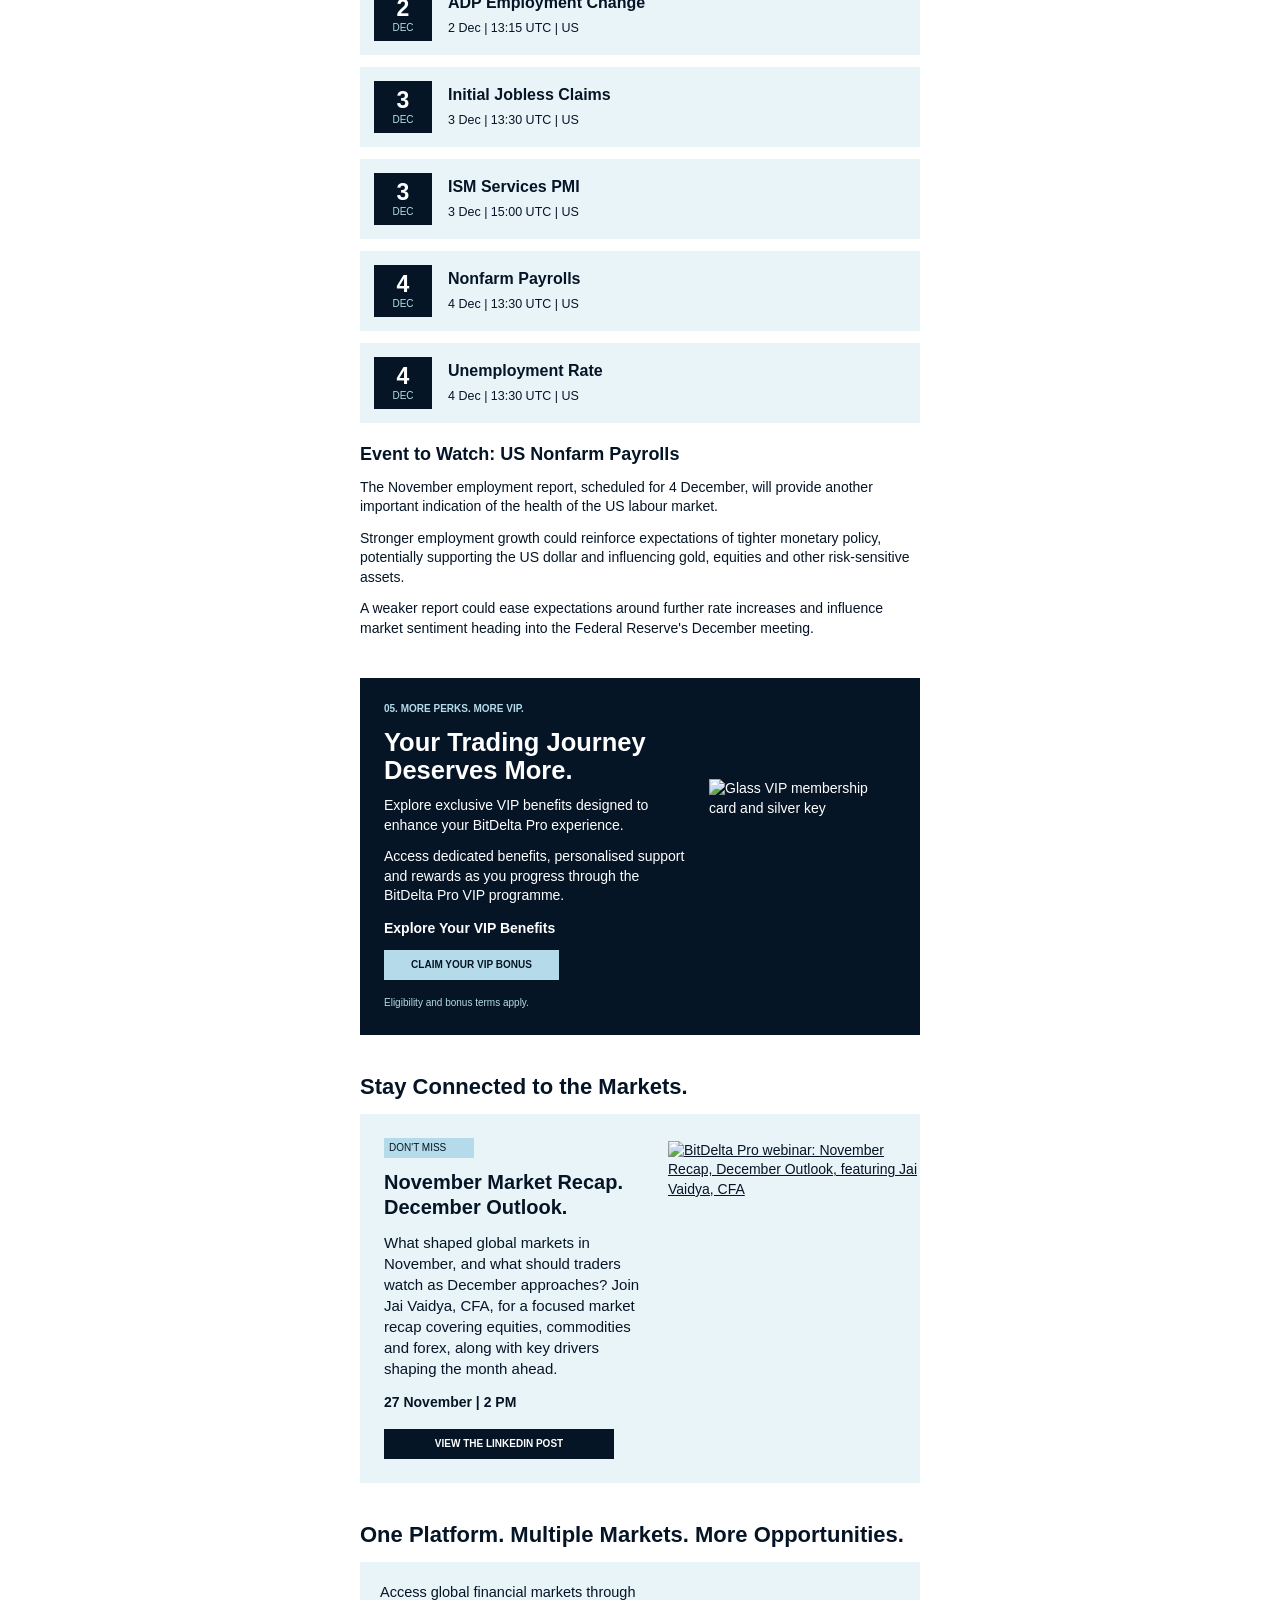
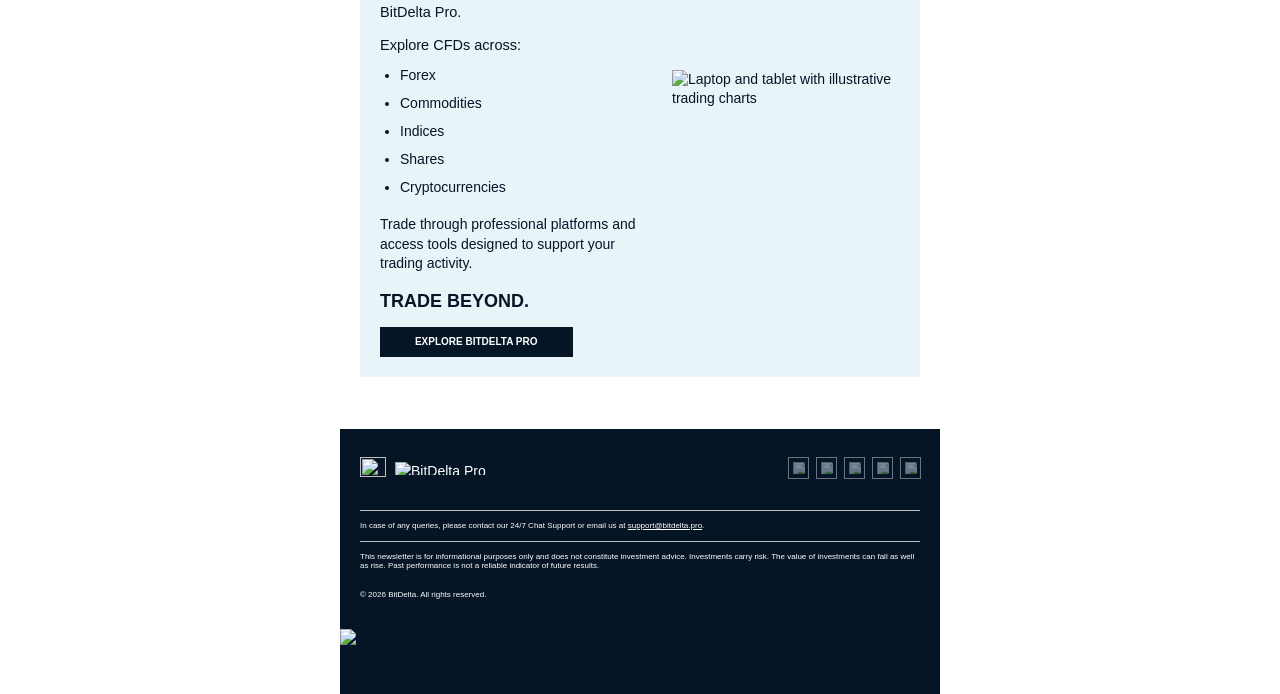
==== commit ad536e27: "Update Stay Connected post copy from revised Week 48 document" ====
--- a/pro-newsletter-2026-11-26/index.html
+++ b/pro-newsletter-2026-11-26/index.html
@@ -1,2 +1,2 @@
 <!doctype html>
-<html lang="en" xmlns:v="urn:schemas-microsoft-com:vml" xmlns:o="urn:schemas-microsoft-com:office:office"><head><meta charset="utf-8"><meta name="viewport" content="width=device-width,initial-scale=1"><meta name="x-apple-disable-message-reformatting"><meta name="color-scheme" content="light"><title>BitDelta Pro Weekly | Gold Tests a One-Year Low</title><style>@font-face{font-family:Archivo;font-style:normal;font-weight:400;font-display:swap;src:url('https://raw.githubusercontent.com/Mou-Bitdelta/Pro-Newsletter/main/pro-newsletter-2026-11-26/assets/Archivo-400.ttf') format('truetype')}@font-face{font-family:Archivo;font-style:normal;font-weight:500;font-display:swap;src:url('https://raw.githubusercontent.com/Mou-Bitdelta/Pro-Newsletter/main/pro-newsletter-2026-11-26/assets/Archivo-500.ttf') format('truetype')}@font-face{font-family:Archivo;font-style:normal;font-weight:600;font-display:swap;src:url('https://raw.githubusercontent.com/Mou-Bitdelta/Pro-Newsletter/main/pro-newsletter-2026-11-26/assets/Archivo-600.ttf') format('truetype')}@font-face{font-family:Archivo;font-style:normal;font-weight:800;font-display:swap;src:url('https://raw.githubusercontent.com/Mou-Bitdelta/Pro-Newsletter/main/pro-newsletter-2026-11-26/assets/Archivo-800.ttf') format('truetype')}html,body{margin:0;padding:0;width:100%;background:#ffffff}body,table,td,p,a,h1,h2{font-family:Archivo,Arial,Helvetica,sans-serif}body{color:#051526;-webkit-text-size-adjust:100%;-ms-text-size-adjust:100%}table{border-collapse:collapse;border-spacing:0;table-layout:fixed}td{box-sizing:border-box}img{border:0;-ms-interpolation-mode:bicubic}a{color:inherit}p,h1,h2{margin:0}.shell{width:600px;max-width:600px}.preheader{display:none;max-height:0;overflow:hidden}.button a{text-decoration:none}@media screen and (max-width:480px){.shell{width:100%!important}.opening-title{font-size:28px!important;line-height:31px!important}.section{padding:18px!important}.opening{padding:28px 18px 14px!important}.stack{display:block!important;width:100%!important}.gutter{display:block!important;width:100%!important;height:18px!important}.market-pair{display:block!important;width:100%!important}.pair-gap{display:block!important;width:100%!important;height:12px!important}.market-card{width:50%!important;height:auto!important}.image-cell{padding-bottom:18px!important}.image-cell .fluid{width:100%!important;height:auto!important}.insight-image .fluid{width:248px!important;max-width:100%!important;margin:0 auto!important}.emblem-cell{text-align:center!important}.emblem{width:187px!important;max-width:187px!important;margin:0 auto!important}.footercol{display:block!important;width:100%!important}.footergap{display:block!important;width:100%!important;height:14px!important}.footer-social{height:24px!important}.legal{font-size:10px!important;line-height:14px!important}.banner-copy{padding:26px 20px 24px!important;background-color:rgba(5,21,38,0.5)!important}.banner-text{width:100%!important}.cta{padding-top:13px!important;padding-bottom:13px!important}.hero-background{background-position:left top!important;background-size:600px 205px!important}.explore-background{background-position:right center!important}}</style><!--[if mso]><style>body{margin:0 !important;padding:0 !important}table{mso-table-lspace:0pt;mso-table-rspace:0pt}body,table,td{mso-line-height-rule:exactly}body,table,td,p,a,h1,h2{font-family:Arial,Helvetica,sans-serif !important}</style><xml><o:OfficeDocumentSettings><o:PixelsPerInch>96</o:PixelsPerInch></o:OfficeDocumentSettings></xml><![endif]--></head><body style="margin:0;padding:0;width:100%;background-color:#ffffff"><div class="preheader" aria-hidden="true" style="display:none;width:0;height:0;max-height:0;max-width:0;font-size:0;line-height:0;overflow:hidden;opacity:0;mso-hide:all">Gold, Bitcoin, global market moves and the economic events to watch next.</div><table role="presentation" border="0" cellpadding="0" cellspacing="0" width="100%" bgcolor="#ffffff" style="margin:0;padding:0;border-spacing:0"><tr><td align="center" valign="top" style="padding:0;margin:0;font-size:0;line-height:0"><table role="presentation" border="0" cellpadding="0" cellspacing="0" width="600" class="shell" style="max-width:600px;background:#ffffff;text-align:left;font-size:14px;line-height:19.5px"><tr><td class="hero-background" background="https://raw.githubusercontent.com/Mou-Bitdelta/Pro-Newsletter/main/pro-newsletter-2026-11-26/assets/hero.png" bgcolor="#051526" height="205" style="background-image:url('https://raw.githubusercontent.com/Mou-Bitdelta/Pro-Newsletter/main/pro-newsletter-2026-11-26/assets/hero.png');background-size:cover;background-position:center;background-repeat:no-repeat;color:#ffffff"><!--[if gte mso 9]><v:rect xmlns:v="urn:schemas-microsoft-com:vml" fill="true" stroke="false" style="width:600px;height:205px"><v:fill type="frame" src="https://raw.githubusercontent.com/Mou-Bitdelta/Pro-Newsletter/main/pro-newsletter-2026-11-26/assets/hero.png" color="#051526"/><v:textbox inset="0,0,0,0"><![endif]--><table role="presentation" border="0" cellpadding="0" cellspacing="0" width="100%" ><tr><td class="hero-copy" style="padding:20px 20px 7px"><a href="https://www.bitdelta.pro" target="_blank"><table role="presentation" border="0" cellpadding="0" cellspacing="0" width="100%" style="width:152px;table-layout:auto"><tr><td width="26"><img src="https://raw.githubusercontent.com/Mou-Bitdelta/Pro-Newsletter/main/pro-newsletter-2026-11-26/assets/Layer1.png" width="26" height="23" alt="" style="display:block;width:26px;max-width:100%;height:auto;border:0;outline:none;text-decoration:none;"></td><td width="9"></td><td valign="middle"><img src="https://raw.githubusercontent.com/Mou-Bitdelta/Pro-Newsletter/main/pro-newsletter-2026-11-26/assets/Group2147264426.png" width="117" height="13" alt="BitDelta Pro" style="display:block;width:117px;max-width:100%;height:auto;border:0;outline:none;text-decoration:none;"></td></tr></table></a><table role="presentation" border="0" cellpadding="0" cellspacing="0" width="100%" ><tr><td height="38" style="height:38px;font-size:0;line-height:0">&nbsp;</td></tr></table><h1 style="margin:0;font-size:28px;line-height:30px;font-weight:800">Multi-Asset<br>Market Briefing</h1><table role="presentation" border="0" cellpadding="0" cellspacing="0" width="100%" ><tr><td height="13" style="height:13px;font-size:0;line-height:0">&nbsp;</td></tr></table><table role="presentation" border="0" cellpadding="0" cellspacing="0" width="100%" style="width:225px;max-width:100%;table-layout:auto"><tr><td bgcolor="#b5dbea" style="padding:8px 10px;font-size:10.5px;line-height:14px;font-weight:500;color:#051526">BITDELTA PRO WEEK – 47<br>20–26 NOVEMBER 2026</td></tr></table></td></tr></table><!--[if gte mso 9]></v:textbox></v:rect><![endif]--></td></tr><tr><td class="opening" style="padding:33px 20px 15px"><h2 class="opening-title" style="margin:0;font-size:34px;line-height:36.5px;font-weight:800;">Trade Beyond.</h2><table role="presentation" border="0" cellpadding="0" cellspacing="0" width="100%" ><tr><td height="12" style="height:12px;font-size:0;line-height:0">&nbsp;</td></tr></table><p style="margin:0;font-size:15px;line-height:21px;">Markets are heading into the final week of November with investors reassessing interest-rate expectations, technology valuations and the outlook for global growth. Gold has fallen to a one-year low, Bitcoin is attempting to stabilise above $60,000, and expectations of further Federal Reserve tightening are influencing sentiment across asset classes.</p><table role="presentation" border="0" cellpadding="0" cellspacing="0" width="100%" ><tr><td height="12" style="height:12px;font-size:0;line-height:0">&nbsp;</td></tr></table><p style="margin:0;font-size:15px;line-height:21px;">Here is your weekly market briefing, trading activity update and outlook for the week ahead.</p></td></tr><tr><td class="section" style="padding:20px"><table role="presentation" border="0" cellpadding="0" cellspacing="0" width="100%" style="width:200px;max-width:100%;table-layout:auto"><tr><td bgcolor="#b5dbea" style="padding:5px;font-size:10px;line-height:10px;font-weight:500;color:#051526">01. THIS WEEK'S MARKET MOVERS</td></tr></table><table role="presentation" border="0" cellpadding="0" cellspacing="0" width="100%" ><tr><td height="15" style="height:15px;font-size:0;line-height:0">&nbsp;</td></tr></table><h2 style="margin:0;font-size:22px;line-height:24px;font-weight:800;">Global Markets at a Glance</h2><table role="presentation" border="0" cellpadding="0" cellspacing="0" width="100%" ><tr><td height="15" style="height:15px;font-size:0;line-height:0">&nbsp;</td></tr></table><table role="presentation" border="0" cellpadding="0" cellspacing="0" width="100%" ><tr><td class="market-pair" width="275" valign="top"><table role="presentation" border="0" cellpadding="0" cellspacing="0" width="100%" ><tr><td class="market-card" width="132" height="196" valign="top" bgcolor="#051526" style="padding:11px;width:132.5px;height:196px;color:#ffffff"><img src="https://raw.githubusercontent.com/Mou-Bitdelta/Pro-Newsletter/main/pro-newsletter-2026-11-26/assets/gold.png" width="52" height="52" alt="Gold market illustration" style="display:block;width:52px;max-width:100%;height:auto;border:0;outline:none;text-decoration:none;"><table role="presentation" border="0" cellpadding="0" cellspacing="0" width="100%" ><tr><td height="10" style="height:10px;font-size:0;line-height:0">&nbsp;</td></tr></table><p style="margin:0;font-size:11px;line-height:15px;color:#ff9ba8;font-weight:500">↓ 8.5%</p><table role="presentation" border="0" cellpadding="0" cellspacing="0" width="100%" ><tr><td height="8" style="height:8px;font-size:0;line-height:0">&nbsp;</td></tr></table><p style="margin:0;font-size:14.5px;line-height:17.5px;font-weight:600;min-height:35px">Gold</p><table role="presentation" border="0" cellpadding="0" cellspacing="0" width="100%" ><tr><td height="2" style="height:2px;font-size:0;line-height:0">&nbsp;</td></tr></table><p style="margin:0;font-size:9px;line-height:11px;color:#b5dbea">XAU/USD</p><table role="presentation" border="0" cellpadding="0" cellspacing="0" width="100%" ><tr><td height="8" style="height:8px;font-size:0;line-height:0">&nbsp;</td></tr></table><p style="margin:0;font-size:16px;line-height:19px;font-weight:600;white-space:nowrap">$3,572.80</p></td><td width="10"></td><td class="market-card" width="132" height="196" valign="top" bgcolor="#051526" style="padding:11px;width:132.5px;height:196px;color:#ffffff"><img src="https://raw.githubusercontent.com/Mou-Bitdelta/Pro-Newsletter/main/pro-newsletter-2026-11-26/assets/eur-usd.png" width="52" height="52" alt="EUR/USD market illustration" style="display:block;width:52px;max-width:100%;height:auto;border:0;outline:none;text-decoration:none;"><table role="presentation" border="0" cellpadding="0" cellspacing="0" width="100%" ><tr><td height="10" style="height:10px;font-size:0;line-height:0">&nbsp;</td></tr></table><p style="margin:0;font-size:11px;line-height:15px;color:#ff9ba8;font-weight:500">↓ 0.6%</p><table role="presentation" border="0" cellpadding="0" cellspacing="0" width="100%" ><tr><td height="8" style="height:8px;font-size:0;line-height:0">&nbsp;</td></tr></table><p style="margin:0;font-size:14.5px;line-height:17.5px;font-weight:600;min-height:35px">EUR/USD</p><table role="presentation" border="0" cellpadding="0" cellspacing="0" width="100%" ><tr><td height="2" style="height:2px;font-size:0;line-height:0">&nbsp;</td></tr></table><p style="margin:0;font-size:9px;line-height:11px;color:#b5dbea">FOREX</p><table role="presentation" border="0" cellpadding="0" cellspacing="0" width="100%" ><tr><td height="8" style="height:8px;font-size:0;line-height:0">&nbsp;</td></tr></table><p style="margin:0;font-size:16px;line-height:19px;font-weight:600;white-space:nowrap">1.0990</p></td></tr></table></td><td class="pair-gap" width="10"></td><td class="market-pair" width="275" valign="top"><table role="presentation" border="0" cellpadding="0" cellspacing="0" width="100%" ><tr><td class="market-card" width="132" height="196" valign="top" bgcolor="#051526" style="padding:11px;width:132.5px;height:196px;color:#ffffff"><img src="https://raw.githubusercontent.com/Mou-Bitdelta/Pro-Newsletter/main/pro-newsletter-2026-11-26/assets/gbp-usd.png" width="52" height="52" alt="GBP/USD market illustration" style="display:block;width:52px;max-width:100%;height:auto;border:0;outline:none;text-decoration:none;"><table role="presentation" border="0" cellpadding="0" cellspacing="0" width="100%" ><tr><td height="10" style="height:10px;font-size:0;line-height:0">&nbsp;</td></tr></table><p style="margin:0;font-size:11px;line-height:15px;color:#ff9ba8;font-weight:500">↓ 0.8%</p><table role="presentation" border="0" cellpadding="0" cellspacing="0" width="100%" ><tr><td height="8" style="height:8px;font-size:0;line-height:0">&nbsp;</td></tr></table><p style="margin:0;font-size:14.5px;line-height:17.5px;font-weight:600;min-height:35px">GBP/USD</p><table role="presentation" border="0" cellpadding="0" cellspacing="0" width="100%" ><tr><td height="2" style="height:2px;font-size:0;line-height:0">&nbsp;</td></tr></table><p style="margin:0;font-size:9px;line-height:11px;color:#b5dbea">FOREX</p><table role="presentation" border="0" cellpadding="0" cellspacing="0" width="100%" ><tr><td height="8" style="height:8px;font-size:0;line-height:0">&nbsp;</td></tr></table><p style="margin:0;font-size:16px;line-height:19px;font-weight:600;white-space:nowrap">1.3125</p></td><td width="10"></td><td class="market-card" width="132" height="196" valign="top" bgcolor="#051526" style="padding:11px;width:132.5px;height:196px;color:#ffffff"><img src="https://raw.githubusercontent.com/Mou-Bitdelta/Pro-Newsletter/main/pro-newsletter-2026-11-26/assets/usd-jpy.png" width="52" height="52" alt="USD/JPY market illustration" style="display:block;width:52px;max-width:100%;height:auto;border:0;outline:none;text-decoration:none;"><table role="presentation" border="0" cellpadding="0" cellspacing="0" width="100%" ><tr><td height="10" style="height:10px;font-size:0;line-height:0">&nbsp;</td></tr></table><p style="margin:0;font-size:11px;line-height:15px;color:#ff9ba8;font-weight:500">↓ 0.8%</p><table role="presentation" border="0" cellpadding="0" cellspacing="0" width="100%" ><tr><td height="8" style="height:8px;font-size:0;line-height:0">&nbsp;</td></tr></table><p style="margin:0;font-size:14.5px;line-height:17.5px;font-weight:600;min-height:35px">USD/JPY</p><table role="presentation" border="0" cellpadding="0" cellspacing="0" width="100%" ><tr><td height="2" style="height:2px;font-size:0;line-height:0">&nbsp;</td></tr></table><p style="margin:0;font-size:9px;line-height:11px;color:#b5dbea">FOREX</p><table role="presentation" border="0" cellpadding="0" cellspacing="0" width="100%" ><tr><td height="8" style="height:8px;font-size:0;line-height:0">&nbsp;</td></tr></table><p style="margin:0;font-size:16px;line-height:19px;font-weight:600;white-space:nowrap">158.64</p></td></tr></table></td></tr></table><table role="presentation" border="0" cellpadding="0" cellspacing="0" width="100%" ><tr><td height="12" style="height:12px;font-size:0;line-height:0">&nbsp;</td></tr></table><table role="presentation" border="0" cellpadding="0" cellspacing="0" width="100%" ><tr><td class="market-pair" width="275" valign="top"><table role="presentation" border="0" cellpadding="0" cellspacing="0" width="100%" ><tr><td class="market-card" width="132" height="196" valign="top" bgcolor="#051526" style="padding:11px;width:132.5px;height:196px;color:#ffffff"><img src="https://raw.githubusercontent.com/Mou-Bitdelta/Pro-Newsletter/main/pro-newsletter-2026-11-26/assets/sp500.png" width="52" height="52" alt="S&amp;P 500 market illustration" style="display:block;width:52px;max-width:100%;height:auto;border:0;outline:none;text-decoration:none;"><table role="presentation" border="0" cellpadding="0" cellspacing="0" width="100%" ><tr><td height="10" style="height:10px;font-size:0;line-height:0">&nbsp;</td></tr></table><p style="margin:0;font-size:11px;line-height:15px;color:#ff9ba8;font-weight:500">↓ 8.6%</p><table role="presentation" border="0" cellpadding="0" cellspacing="0" width="100%" ><tr><td height="8" style="height:8px;font-size:0;line-height:0">&nbsp;</td></tr></table><p style="margin:0;font-size:14.5px;line-height:17.5px;font-weight:600;min-height:35px">S&amp;P 500</p><table role="presentation" border="0" cellpadding="0" cellspacing="0" width="100%" ><tr><td height="2" style="height:2px;font-size:0;line-height:0">&nbsp;</td></tr></table><p style="margin:0;font-size:9px;line-height:11px;color:#b5dbea">INDICES</p><table role="presentation" border="0" cellpadding="0" cellspacing="0" width="100%" ><tr><td height="8" style="height:8px;font-size:0;line-height:0">&nbsp;</td></tr></table><p style="margin:0;font-size:16px;line-height:19px;font-weight:600;white-space:nowrap">6,910.39</p></td><td width="10"></td><td class="market-card" width="132" height="196" valign="top" bgcolor="#051526" style="padding:11px;width:132.5px;height:196px;color:#ffffff"><img src="https://raw.githubusercontent.com/Mou-Bitdelta/Pro-Newsletter/main/pro-newsletter-2026-11-26/assets/nasdaq.png" width="52" height="52" alt="Nasdaq Composite market illustration" style="display:block;width:52px;max-width:100%;height:auto;border:0;outline:none;text-decoration:none;"><table role="presentation" border="0" cellpadding="0" cellspacing="0" width="100%" ><tr><td height="10" style="height:10px;font-size:0;line-height:0">&nbsp;</td></tr></table><p style="margin:0;font-size:11px;line-height:15px;color:#ff9ba8;font-weight:500">↓ 10.0%</p><table role="presentation" border="0" cellpadding="0" cellspacing="0" width="100%" ><tr><td height="8" style="height:8px;font-size:0;line-height:0">&nbsp;</td></tr></table><p style="margin:0;font-size:14.5px;line-height:17.5px;font-weight:600;min-height:35px">Nasdaq Composite</p><table role="presentation" border="0" cellpadding="0" cellspacing="0" width="100%" ><tr><td height="2" style="height:2px;font-size:0;line-height:0">&nbsp;</td></tr></table><p style="margin:0;font-size:9px;line-height:11px;color:#b5dbea">INDICES</p><table role="presentation" border="0" cellpadding="0" cellspacing="0" width="100%" ><tr><td height="8" style="height:8px;font-size:0;line-height:0">&nbsp;</td></tr></table><p style="margin:0;font-size:16px;line-height:19px;font-weight:600;white-space:nowrap">22,617.73</p></td></tr></table></td><td class="pair-gap" width="10"></td><td class="market-pair" width="275" valign="top"><table role="presentation" border="0" cellpadding="0" cellspacing="0" width="100%" ><tr><td class="market-card" width="132" height="196" valign="top" bgcolor="#051526" style="padding:11px;width:132.5px;height:196px;color:#ffffff"><img src="https://raw.githubusercontent.com/Mou-Bitdelta/Pro-Newsletter/main/pro-newsletter-2026-11-26/assets/brent.png" width="52" height="52" alt="Brent Crude market illustration" style="display:block;width:52px;max-width:100%;height:auto;border:0;outline:none;text-decoration:none;"><table role="presentation" border="0" cellpadding="0" cellspacing="0" width="100%" ><tr><td height="10" style="height:10px;font-size:0;line-height:0">&nbsp;</td></tr></table><p style="margin:0;font-size:11px;line-height:15px;color:#ff9ba8;font-weight:500">↓ 3.4%</p><table role="presentation" border="0" cellpadding="0" cellspacing="0" width="100%" ><tr><td height="8" style="height:8px;font-size:0;line-height:0">&nbsp;</td></tr></table><p style="margin:0;font-size:14.5px;line-height:17.5px;font-weight:600;min-height:35px">Brent Crude</p><table role="presentation" border="0" cellpadding="0" cellspacing="0" width="100%" ><tr><td height="2" style="height:2px;font-size:0;line-height:0">&nbsp;</td></tr></table><p style="margin:0;font-size:9px;line-height:11px;color:#b5dbea">COMMODITIES</p><table role="presentation" border="0" cellpadding="0" cellspacing="0" width="100%" ><tr><td height="8" style="height:8px;font-size:0;line-height:0">&nbsp;</td></tr></table><p style="margin:0;font-size:16px;line-height:19px;font-weight:600;white-space:nowrap">$92.57</p></td><td width="10"></td><td class="market-card" width="132" height="196" valign="top" bgcolor="#051526" style="padding:11px;width:132.5px;height:196px;color:#ffffff"><img src="https://raw.githubusercontent.com/Mou-Bitdelta/Pro-Newsletter/main/pro-newsletter-2026-11-26/assets/bitcoin.png" width="52" height="52" alt="Bitcoin market illustration" style="display:block;width:52px;max-width:100%;height:auto;border:0;outline:none;text-decoration:none;"><table role="presentation" border="0" cellpadding="0" cellspacing="0" width="100%" ><tr><td height="10" style="height:10px;font-size:0;line-height:0">&nbsp;</td></tr></table><p style="margin:0;font-size:11px;line-height:15px;color:#ff9ba8;font-weight:500">↓ 1.9%</p><table role="presentation" border="0" cellpadding="0" cellspacing="0" width="100%" ><tr><td height="8" style="height:8px;font-size:0;line-height:0">&nbsp;</td></tr></table><p style="margin:0;font-size:14.5px;line-height:17.5px;font-weight:600;min-height:35px">Bitcoin</p><table role="presentation" border="0" cellpadding="0" cellspacing="0" width="100%" ><tr><td height="2" style="height:2px;font-size:0;line-height:0">&nbsp;</td></tr></table><p style="margin:0;font-size:9px;line-height:11px;color:#b5dbea">BTC/USD</p><table role="presentation" border="0" cellpadding="0" cellspacing="0" width="100%" ><tr><td height="8" style="height:8px;font-size:0;line-height:0">&nbsp;</td></tr></table><p style="margin:0;font-size:16px;line-height:19px;font-weight:600;white-space:nowrap">$60,960</p></td></tr></table></td></tr></table><table role="presentation" border="0" cellpadding="0" cellspacing="0" width="100%" ><tr><td height="15" style="height:15px;font-size:0;line-height:0">&nbsp;</td></tr></table><p style="margin:0;font-size:10.5px;line-height:14.5px;color:#536b7d">Weekly comparisons generally use 13–20 November closes. Gold and Bitcoin include the latest available 26 November snapshots, so their displayed weekly changes use a different cutoff. Market data is indicative and subject to change.</p><table role="presentation" border="0" cellpadding="0" cellspacing="0" width="100%" ><tr><td height="22" style="height:22px;font-size:0;line-height:0">&nbsp;</td></tr></table><h2 style="margin:0;font-size:18px;line-height:23px;font-weight:800;">Market Commentary</h2><table role="presentation" border="0" cellpadding="0" cellspacing="0" width="100%" ><tr><td height="12" style="height:12px;font-size:0;line-height:0">&nbsp;</td></tr></table><h2 style="margin:0;font-size:16px;line-height:21px;font-weight:800;">Gold Tests a One-Year Low</h2><table role="presentation" border="0" cellpadding="0" cellspacing="0" width="100%" ><tr><td height="8" style="height:8px;font-size:0;line-height:0">&nbsp;</td></tr></table><p style="margin:0;font-size:14px;line-height:19.5px;">Gold slipped below $3,500 per ounce on Wednesday, reaching its lowest level since September 2025. Stronger US economic growth and persistent inflation have reinforced expectations of further Federal Reserve rate increases, putting pressure on non-yielding assets.</p><table role="presentation" border="0" cellpadding="0" cellspacing="0" width="100%" ><tr><td height="12" style="height:12px;font-size:0;line-height:0">&nbsp;</td></tr></table><p style="margin:0;font-size:14px;line-height:19.5px;">Gold recovered towards $3,573 on Thursday as short-covering supported prices ahead of the US Thanksgiving holiday.</p><table role="presentation" border="0" cellpadding="0" cellspacing="0" width="100%" ><tr><td height="18" style="height:18px;font-size:0;line-height:0">&nbsp;</td></tr></table><h2 style="margin:0;font-size:16px;line-height:21px;font-weight:800;">Bitcoin Attempts to Stabilise</h2><table role="presentation" border="0" cellpadding="0" cellspacing="0" width="100%" ><tr><td height="8" style="height:8px;font-size:0;line-height:0">&nbsp;</td></tr></table><p style="margin:0;font-size:14px;line-height:19.5px;">Bitcoin recovered above $60,000 after testing the $57,000 region. The rebound comes amid continued uncertainty around monetary policy, institutional fund flows and broader risk appetite.</p><table role="presentation" border="0" cellpadding="0" cellspacing="0" width="100%" ><tr><td height="18" style="height:18px;font-size:0;line-height:0">&nbsp;</td></tr></table><h2 style="margin:0;font-size:16px;line-height:21px;font-weight:800;">Equities Face Technology-Led Selling</h2><table role="presentation" border="0" cellpadding="0" cellspacing="0" width="100%" ><tr><td height="8" style="height:8px;font-size:0;line-height:0">&nbsp;</td></tr></table><p style="margin:0;font-size:14px;line-height:19.5px;">The S&amp;P 500 and Nasdaq recorded substantial weekly declines as investors reassessed AI-related valuations and technology-sector exposure. The sell-off highlights the sensitivity of growth-oriented equities to changes in interest-rate expectations.</p></td></tr><tr><td class="section" style="padding:20px"><table role="presentation" border="0" cellpadding="0" cellspacing="0" width="100%" style="width:112.5px;max-width:100%;table-layout:auto"><tr><td bgcolor="#b5dbea" style="padding:5px;font-size:10px;line-height:10px;font-weight:500;color:#051526">02. MARKET INSIGHT</td></tr></table><table role="presentation" border="0" cellpadding="0" cellspacing="0" width="100%" ><tr><td height="15" style="height:15px;font-size:0;line-height:0">&nbsp;</td></tr></table><h2 style="margin:0;font-size:22px;line-height:24px;font-weight:800;">Gold Under Pressure as Rate Expectations Reshape the Outlook</h2><table role="presentation" border="0" cellpadding="0" cellspacing="0" width="100%" ><tr><td height="15" style="height:15px;font-size:0;line-height:0">&nbsp;</td></tr></table><table role="presentation" border="0" cellpadding="0" cellspacing="0" width="100%" ><tr><td class="stack" width="312" valign="top" bgcolor="#e9f4f9" style="padding:20px"><p style="margin:0;font-size:14px;line-height:19.5px;">Gold has experienced a sharp correction, falling below $3,500 per ounce for the first time since September 2025.</p><table role="presentation" border="0" cellpadding="0" cellspacing="0" width="100%" ><tr><td height="12" style="height:12px;font-size:0;line-height:0">&nbsp;</td></tr></table><p style="margin:0;font-size:14px;line-height:19.5px;">The decline follows stronger-than-expected US economic growth and persistent inflation, which have strengthened expectations that the Federal Reserve could raise interest rates in December.</p><table role="presentation" border="0" cellpadding="0" cellspacing="0" width="100%" ><tr><td height="12" style="height:12px;font-size:0;line-height:0">&nbsp;</td></tr></table><p style="margin:0;font-size:14px;line-height:19.5px;">Higher interest rates can increase the opportunity cost of holding gold, while a stronger US dollar can make the metal more expensive for buyers using other currencies.</p><table role="presentation" border="0" cellpadding="0" cellspacing="0" width="100%" ><tr><td height="12" style="height:12px;font-size:0;line-height:0">&nbsp;</td></tr></table><p style="margin:0;font-size:14px;line-height:19.5px;">The latest recovery towards $3,573 suggests some short-covering activity, although the broader market remains sensitive to upcoming US economic data.</p></td><td class="stack image-cell insight-image" width="248" valign="middle" bgcolor="#e9f4f9"><img class="fluid" src="https://raw.githubusercontent.com/Mou-Bitdelta/Pro-Newsletter/main/pro-newsletter-2026-11-26/assets/market-insight.png" width="248" height="320" alt="Glass dollar and descending gold bars" style="display:block;width:248px;max-width:100%;height:auto;border:0;outline:none;text-decoration:none;"></td></tr></table><table role="presentation" border="0" cellpadding="0" cellspacing="0" width="100%" ><tr><td height="18" style="height:18px;font-size:0;line-height:0">&nbsp;</td></tr></table><h2 style="margin:0;font-size:16px;line-height:21px;font-weight:800;">What to watch</h2><table role="presentation" border="0" cellpadding="0" cellspacing="0" width="100%" ><tr><td height="10" style="height:10px;font-size:0;line-height:0">&nbsp;</td></tr></table><ul style="margin:0;padding-left:20px;font-size:14px;line-height:20px"><li style="margin:0 0 8px">Federal Reserve expectations: Market pricing around the December policy meeting remains a key influence on gold.</li><li style="margin:0 0 8px">US Treasury yields: Rising yields could continue to weigh on precious metals.</li><li style="margin:0 0 8px">Dollar strength: Further appreciation in the dollar could add pressure to XAU/USD.</li><li style="margin:0 0 8px">Geopolitical developments: Changes in global risk sentiment could influence safe-haven demand.</li></ul><table role="presentation" border="0" cellpadding="0" cellspacing="0" width="100%" ><tr><td height="8" style="height:8px;font-size:0;line-height:0">&nbsp;</td></tr></table><p style="margin:0;font-size:14px;line-height:20px;font-weight:600;color:#536b7d">Key takeaway: Gold's near-term direction will depend heavily on inflation data, real yields and expectations for the Federal Reserve's next policy decision.</p></td></tr><tr><td class="section" style="padding:20px"><table role="presentation" border="0" cellpadding="0" cellspacing="0" width="100%" style="width:140px;max-width:100%;table-layout:auto"><tr><td bgcolor="#b5dbea" style="padding:5px;font-size:10px;line-height:10px;font-weight:500;color:#051526">03. TRADING ACTIVITY</td></tr></table><table role="presentation" border="0" cellpadding="0" cellspacing="0" width="100%" ><tr><td height="15" style="height:15px;font-size:0;line-height:0">&nbsp;</td></tr></table><h2 style="margin:0;font-size:22px;line-height:24px;font-weight:800;">A Week of Changing Market Conditions</h2><table role="presentation" border="0" cellpadding="0" cellspacing="0" width="100%" ><tr><td height="15" style="height:15px;font-size:0;line-height:0">&nbsp;</td></tr></table><p style="margin:0;font-size:14px;line-height:19.5px;">Trading activity across global financial markets reflected heightened uncertainty and changing investor sentiment.</p><table role="presentation" border="0" cellpadding="0" cellspacing="0" width="100%" ><tr><td height="12" style="height:12px;font-size:0;line-height:0">&nbsp;</td></tr></table><p style="margin:0;font-size:14px;line-height:19.5px;">Technology-related instruments and major equity indices experienced increased attention during the week's sell-off. Precious metals also attracted significant market interest as gold moved through important price levels.</p><table role="presentation" border="0" cellpadding="0" cellspacing="0" width="100%" ><tr><td height="12" style="height:12px;font-size:0;line-height:0">&nbsp;</td></tr></table><p style="margin:0;font-size:14px;line-height:19.5px;">Forex markets remained focused on US monetary policy expectations, with the dollar, euro, pound and Japanese yen responding to changing interest-rate outlooks.</p><table role="presentation" border="0" cellpadding="0" cellspacing="0" width="100%" ><tr><td height="12" style="height:12px;font-size:0;line-height:0">&nbsp;</td></tr></table><p style="margin:0;font-size:14px;line-height:19.5px;">Across digital assets, Bitcoin's sharp movements and subsequent recovery kept cryptocurrency markets firmly in focus.</p><table role="presentation" border="0" cellpadding="0" cellspacing="0" width="100%" ><tr><td height="18" style="height:18px;font-size:0;line-height:0">&nbsp;</td></tr></table><h2 style="margin:0;font-size:16px;line-height:21px;font-weight:800;">Market themes this week</h2><table role="presentation" border="0" cellpadding="0" cellspacing="0" width="100%" ><tr><td height="10" style="height:10px;font-size:0;line-height:0">&nbsp;</td></tr></table><ul style="margin:0;padding-left:20px;font-size:14px;line-height:20px"><li style="margin:0 0 8px">Increased attention across major equity indices and technology-linked instruments.</li><li style="margin:0 0 8px">Heightened interest in gold amid changing interest-rate expectations.</li><li style="margin:0 0 8px">Continued focus on major Forex pairs and central bank policy.</li><li style="margin:0 0 8px">Active positioning across Bitcoin and other digital assets.</li><li style="margin:0 0 8px">Greater attention to volatility and risk management.</li></ul><table role="presentation" border="0" cellpadding="0" cellspacing="0" width="100%" ><tr><td height="8" style="height:8px;font-size:0;line-height:0">&nbsp;</td></tr></table><p style="margin:0;font-size:10.5px;line-height:15px;color:#536b7d">This section provides a qualitative overview of market activity. No internal BitDelta trading-volume figures are included.</p></td></tr><tr><td class="section" style="padding:20px"><table role="presentation" border="0" cellpadding="0" cellspacing="0" width="100%" style="width:170px;max-width:100%;table-layout:auto"><tr><td bgcolor="#b5dbea" style="padding:5px;font-size:10px;line-height:10px;font-weight:500;color:#051526">04. WHAT'S ON THE RADAR?</td></tr></table><table role="presentation" border="0" cellpadding="0" cellspacing="0" width="100%" ><tr><td height="15" style="height:15px;font-size:0;line-height:0">&nbsp;</td></tr></table><h2 style="margin:0;font-size:22px;line-height:24px;font-weight:800;">Key Economic Events | 30 November–4 December 2026</h2><table role="presentation" border="0" cellpadding="0" cellspacing="0" width="100%" ><tr><td height="15" style="height:15px;font-size:0;line-height:0">&nbsp;</td></tr></table><table role="presentation" border="0" cellpadding="0" cellspacing="0" width="100%" ><tr><td bgcolor="#e9f4f9" style="padding:14px"><table role="presentation" border="0" cellpadding="0" cellspacing="0" width="100%" ><tr><td width="58" valign="middle"><table role="presentation" border="0" cellpadding="0" cellspacing="0" width="100%" ><tr><td align="center" bgcolor="#051526" style="padding:8px"><p style="margin:0;font-size:23px;line-height:23px;font-weight:600;color:#ffffff;text-align:center">30</p><table role="presentation" border="0" cellpadding="0" cellspacing="0" width="100%" ><tr><td height="2" style="height:2px;font-size:0;line-height:0">&nbsp;</td></tr></table><p style="margin:0;font-size:10px;line-height:11px;color:#b5dbea;text-align:center">NOV</p></td></tr></table></td><td width="16"></td><td valign="middle"><p style="margin:0;font-size:16px;line-height:19px;font-weight:600">Chicago PMI</p><table role="presentation" border="0" cellpadding="0" cellspacing="0" width="100%" ><tr><td height="8" style="height:8px;font-size:0;line-height:0">&nbsp;</td></tr></table><p style="margin:0;font-size:12.5px;line-height:17px;">30 Nov | 14:45 UTC | US</p></td></tr></table></td></tr><tr><td height="12" style="height:12px;font-size:0;line-height:0">&nbsp;</td></tr><tr><td bgcolor="#e9f4f9" style="padding:14px"><table role="presentation" border="0" cellpadding="0" cellspacing="0" width="100%" ><tr><td width="58" valign="middle"><table role="presentation" border="0" cellpadding="0" cellspacing="0" width="100%" ><tr><td align="center" bgcolor="#051526" style="padding:8px"><p style="margin:0;font-size:23px;line-height:23px;font-weight:600;color:#ffffff;text-align:center">1</p><table role="presentation" border="0" cellpadding="0" cellspacing="0" width="100%" ><tr><td height="2" style="height:2px;font-size:0;line-height:0">&nbsp;</td></tr></table><p style="margin:0;font-size:10px;line-height:11px;color:#b5dbea;text-align:center">DEC</p></td></tr></table></td><td width="16"></td><td valign="middle"><p style="margin:0;font-size:16px;line-height:19px;font-weight:600">ISM Manufacturing PMI</p><table role="presentation" border="0" cellpadding="0" cellspacing="0" width="100%" ><tr><td height="8" style="height:8px;font-size:0;line-height:0">&nbsp;</td></tr></table><p style="margin:0;font-size:12.5px;line-height:17px;">1 Dec | 15:00 UTC | US</p></td></tr></table></td></tr><tr><td height="12" style="height:12px;font-size:0;line-height:0">&nbsp;</td></tr><tr><td bgcolor="#e9f4f9" style="padding:14px"><table role="presentation" border="0" cellpadding="0" cellspacing="0" width="100%" ><tr><td width="58" valign="middle"><table role="presentation" border="0" cellpadding="0" cellspacing="0" width="100%" ><tr><td align="center" bgcolor="#051526" style="padding:8px"><p style="margin:0;font-size:23px;line-height:23px;font-weight:600;color:#ffffff;text-align:center">1</p><table role="presentation" border="0" cellpadding="0" cellspacing="0" width="100%" ><tr><td height="2" style="height:2px;font-size:0;line-height:0">&nbsp;</td></tr></table><p style="margin:0;font-size:10px;line-height:11px;color:#b5dbea;text-align:center">DEC</p></td></tr></table></td><td width="16"></td><td valign="middle"><p style="margin:0;font-size:16px;line-height:19px;font-weight:600">JOLTS Job Openings</p><table role="presentation" border="0" cellpadding="0" cellspacing="0" width="100%" ><tr><td height="8" style="height:8px;font-size:0;line-height:0">&nbsp;</td></tr></table><p style="margin:0;font-size:12.5px;line-height:17px;">1 Dec | 15:00 UTC | US</p></td></tr></table></td></tr><tr><td height="12" style="height:12px;font-size:0;line-height:0">&nbsp;</td></tr><tr><td bgcolor="#e9f4f9" style="padding:14px"><table role="presentation" border="0" cellpadding="0" cellspacing="0" width="100%" ><tr><td width="58" valign="middle"><table role="presentation" border="0" cellpadding="0" cellspacing="0" width="100%" ><tr><td align="center" bgcolor="#051526" style="padding:8px"><p style="margin:0;font-size:23px;line-height:23px;font-weight:600;color:#ffffff;text-align:center">2</p><table role="presentation" border="0" cellpadding="0" cellspacing="0" width="100%" ><tr><td height="2" style="height:2px;font-size:0;line-height:0">&nbsp;</td></tr></table><p style="margin:0;font-size:10px;line-height:11px;color:#b5dbea;text-align:center">DEC</p></td></tr></table></td><td width="16"></td><td valign="middle"><p style="margin:0;font-size:16px;line-height:19px;font-weight:600">ADP Employment Change</p><table role="presentation" border="0" cellpadding="0" cellspacing="0" width="100%" ><tr><td height="8" style="height:8px;font-size:0;line-height:0">&nbsp;</td></tr></table><p style="margin:0;font-size:12.5px;line-height:17px;">2 Dec | 13:15 UTC | US</p></td></tr></table></td></tr><tr><td height="12" style="height:12px;font-size:0;line-height:0">&nbsp;</td></tr><tr><td bgcolor="#e9f4f9" style="padding:14px"><table role="presentation" border="0" cellpadding="0" cellspacing="0" width="100%" ><tr><td width="58" valign="middle"><table role="presentation" border="0" cellpadding="0" cellspacing="0" width="100%" ><tr><td align="center" bgcolor="#051526" style="padding:8px"><p style="margin:0;font-size:23px;line-height:23px;font-weight:600;color:#ffffff;text-align:center">3</p><table role="presentation" border="0" cellpadding="0" cellspacing="0" width="100%" ><tr><td height="2" style="height:2px;font-size:0;line-height:0">&nbsp;</td></tr></table><p style="margin:0;font-size:10px;line-height:11px;color:#b5dbea;text-align:center">DEC</p></td></tr></table></td><td width="16"></td><td valign="middle"><p style="margin:0;font-size:16px;line-height:19px;font-weight:600">Initial Jobless Claims</p><table role="presentation" border="0" cellpadding="0" cellspacing="0" width="100%" ><tr><td height="8" style="height:8px;font-size:0;line-height:0">&nbsp;</td></tr></table><p style="margin:0;font-size:12.5px;line-height:17px;">3 Dec | 13:30 UTC | US</p></td></tr></table></td></tr><tr><td height="12" style="height:12px;font-size:0;line-height:0">&nbsp;</td></tr><tr><td bgcolor="#e9f4f9" style="padding:14px"><table role="presentation" border="0" cellpadding="0" cellspacing="0" width="100%" ><tr><td width="58" valign="middle"><table role="presentation" border="0" cellpadding="0" cellspacing="0" width="100%" ><tr><td align="center" bgcolor="#051526" style="padding:8px"><p style="margin:0;font-size:23px;line-height:23px;font-weight:600;color:#ffffff;text-align:center">3</p><table role="presentation" border="0" cellpadding="0" cellspacing="0" width="100%" ><tr><td height="2" style="height:2px;font-size:0;line-height:0">&nbsp;</td></tr></table><p style="margin:0;font-size:10px;line-height:11px;color:#b5dbea;text-align:center">DEC</p></td></tr></table></td><td width="16"></td><td valign="middle"><p style="margin:0;font-size:16px;line-height:19px;font-weight:600">ISM Services PMI</p><table role="presentation" border="0" cellpadding="0" cellspacing="0" width="100%" ><tr><td height="8" style="height:8px;font-size:0;line-height:0">&nbsp;</td></tr></table><p style="margin:0;font-size:12.5px;line-height:17px;">3 Dec | 15:00 UTC | US</p></td></tr></table></td></tr><tr><td height="12" style="height:12px;font-size:0;line-height:0">&nbsp;</td></tr><tr><td bgcolor="#e9f4f9" style="padding:14px"><table role="presentation" border="0" cellpadding="0" cellspacing="0" width="100%" ><tr><td width="58" valign="middle"><table role="presentation" border="0" cellpadding="0" cellspacing="0" width="100%" ><tr><td align="center" bgcolor="#051526" style="padding:8px"><p style="margin:0;font-size:23px;line-height:23px;font-weight:600;color:#ffffff;text-align:center">4</p><table role="presentation" border="0" cellpadding="0" cellspacing="0" width="100%" ><tr><td height="2" style="height:2px;font-size:0;line-height:0">&nbsp;</td></tr></table><p style="margin:0;font-size:10px;line-height:11px;color:#b5dbea;text-align:center">DEC</p></td></tr></table></td><td width="16"></td><td valign="middle"><p style="margin:0;font-size:16px;line-height:19px;font-weight:600">Nonfarm Payrolls</p><table role="presentation" border="0" cellpadding="0" cellspacing="0" width="100%" ><tr><td height="8" style="height:8px;font-size:0;line-height:0">&nbsp;</td></tr></table><p style="margin:0;font-size:12.5px;line-height:17px;">4 Dec | 13:30 UTC | US</p></td></tr></table></td></tr><tr><td height="12" style="height:12px;font-size:0;line-height:0">&nbsp;</td></tr><tr><td bgcolor="#e9f4f9" style="padding:14px"><table role="presentation" border="0" cellpadding="0" cellspacing="0" width="100%" ><tr><td width="58" valign="middle"><table role="presentation" border="0" cellpadding="0" cellspacing="0" width="100%" ><tr><td align="center" bgcolor="#051526" style="padding:8px"><p style="margin:0;font-size:23px;line-height:23px;font-weight:600;color:#ffffff;text-align:center">4</p><table role="presentation" border="0" cellpadding="0" cellspacing="0" width="100%" ><tr><td height="2" style="height:2px;font-size:0;line-height:0">&nbsp;</td></tr></table><p style="margin:0;font-size:10px;line-height:11px;color:#b5dbea;text-align:center">DEC</p></td></tr></table></td><td width="16"></td><td valign="middle"><p style="margin:0;font-size:16px;line-height:19px;font-weight:600">Unemployment Rate</p><table role="presentation" border="0" cellpadding="0" cellspacing="0" width="100%" ><tr><td height="8" style="height:8px;font-size:0;line-height:0">&nbsp;</td></tr></table><p style="margin:0;font-size:12.5px;line-height:17px;">4 Dec | 13:30 UTC | US</p></td></tr></table></td></tr></table><table role="presentation" border="0" cellpadding="0" cellspacing="0" width="100%" ><tr><td height="20" style="height:20px;font-size:0;line-height:0">&nbsp;</td></tr></table><h2 style="margin:0;font-size:18px;line-height:23px;font-weight:800;">Event to Watch: US Nonfarm Payrolls</h2><table role="presentation" border="0" cellpadding="0" cellspacing="0" width="100%" ><tr><td height="12" style="height:12px;font-size:0;line-height:0">&nbsp;</td></tr></table><p style="margin:0;font-size:14px;line-height:19.5px;">The November employment report, scheduled for 4 December, will provide another important indication of the health of the US labour market.</p><table role="presentation" border="0" cellpadding="0" cellspacing="0" width="100%" ><tr><td height="12" style="height:12px;font-size:0;line-height:0">&nbsp;</td></tr></table><p style="margin:0;font-size:14px;line-height:19.5px;">Stronger employment growth could reinforce expectations of tighter monetary policy, potentially supporting the US dollar and influencing gold, equities and other risk-sensitive assets.</p><table role="presentation" border="0" cellpadding="0" cellspacing="0" width="100%" ><tr><td height="12" style="height:12px;font-size:0;line-height:0">&nbsp;</td></tr></table><p style="margin:0;font-size:14px;line-height:19.5px;">A weaker report could ease expectations around further rate increases and influence market sentiment heading into the Federal Reserve's December meeting.</p></td></tr><tr><td class="section" style="padding:20px"><table role="presentation" border="0" cellpadding="0" cellspacing="0" width="100%" ><tr><td bgcolor="#051526" style="padding:24px;color:#ffffff"><table role="presentation" border="0" cellpadding="0" cellspacing="0" width="100%" ><tr><td class="stack" width="305" valign="middle"><p style="margin:0;font-size:10px;line-height:14px;color:#b5dbea;font-weight:600">05. MORE PERKS. MORE VIP.</p><table role="presentation" border="0" cellpadding="0" cellspacing="0" width="100%" ><tr><td height="12" style="height:12px;font-size:0;line-height:0">&nbsp;</td></tr></table><h2 style="margin:0;font-size:25.5px;line-height:28px;font-weight:800;color:#ffffff">Your Trading Journey Deserves More.</h2><table role="presentation" border="0" cellpadding="0" cellspacing="0" width="100%" ><tr><td height="12" style="height:12px;font-size:0;line-height:0">&nbsp;</td></tr></table><p style="margin:0;font-size:14px;line-height:19.5px;">Explore exclusive VIP benefits designed to enhance your BitDelta Pro experience.</p><table role="presentation" border="0" cellpadding="0" cellspacing="0" width="100%" ><tr><td height="12" style="height:12px;font-size:0;line-height:0">&nbsp;</td></tr></table><p style="margin:0;font-size:14px;line-height:19.5px;">Access dedicated benefits, personalised support and rewards as you progress through the BitDelta Pro VIP programme.</p><table role="presentation" border="0" cellpadding="0" cellspacing="0" width="100%" ><tr><td height="12" style="height:12px;font-size:0;line-height:0">&nbsp;</td></tr></table><p style="margin:0;font-size:14px;line-height:20px;font-weight:600">Explore Your VIP Benefits</p><table role="presentation" border="0" cellpadding="0" cellspacing="0" width="100%" ><tr><td height="12" style="height:12px;font-size:0;line-height:0">&nbsp;</td></tr></table><table role="presentation" border="0" cellpadding="0" cellspacing="0" width="100%" class="button" style="width:175px;max-width:100%;table-layout:auto"><tr><td align="center" bgcolor="#b5dbea" style="padding:0"><a class="cta" href="https://bitdelta.pro/accounts/" target="_blank" style="display:block;padding:9px 6px;font-size:10px;line-height:12px;font-weight:600;text-align:center;text-decoration:none;text-transform:uppercase;color:#051526;mso-padding-alt:9px 6px">Claim Your VIP Bonus</a></td></tr></table><table role="presentation" border="0" cellpadding="0" cellspacing="0" width="100%" ><tr><td height="12" style="height:12px;font-size:0;line-height:0">&nbsp;</td></tr></table><a href="https://bitdelta.pro/vip-account-bonus-terms-and-conditions/" target="_blank" style="font-size:10px;line-height:12.5px;color:#b5dbea;text-decoration:none">Eligibility and bonus terms apply.</a></td><td class="gutter" width="20"></td><td class="stack emblem-cell" width="187" valign="middle"><img class="emblem" src="https://raw.githubusercontent.com/Mou-Bitdelta/Pro-Newsletter/main/pro-newsletter-2026-11-26/assets/vip.png" width="187" height="155" alt="Glass VIP membership card and silver key" style="display:block;width:187px;max-width:100%;height:auto;border:0;outline:none;text-decoration:none;"></td></tr></table></td></tr></table></td></tr><tr><td class="section" style="padding:20px"><h2 style="margin:0;font-size:22px;line-height:24px;font-weight:800;">Stay Connected to the Markets.</h2><table role="presentation" border="0" cellpadding="0" cellspacing="0" width="100%" ><tr><td height="15" style="height:15px;font-size:0;line-height:0">&nbsp;</td></tr></table><table role="presentation" border="0" cellpadding="0" cellspacing="0" width="100%" ><tr><td class="stack" width="308" valign="middle" bgcolor="#e9f4f9" style="padding:24px"><p style="margin:0;font-size:15px;line-height:21px;">Follow BitDelta Pro for market updates, trading insights, platform developments and important financial news.</p><table role="presentation" border="0" cellpadding="0" cellspacing="0" width="100%" ><tr><td height="18" style="height:18px;font-size:0;line-height:0">&nbsp;</td></tr></table><p style="margin:0;font-size:12px;line-height:17px;color:#536b7d">Featured this week:</p><table role="presentation" border="0" cellpadding="0" cellspacing="0" width="100%" ><tr><td height="6" style="height:6px;font-size:0;line-height:0">&nbsp;</td></tr></table><h2 style="margin:0;font-size:20px;line-height:25px;font-weight:800;">November Recap.<br>December Outlook.</h2><table role="presentation" border="0" cellpadding="0" cellspacing="0" width="100%" ><tr><td height="18" style="height:18px;font-size:0;line-height:0">&nbsp;</td></tr></table><table role="presentation" border="0" cellpadding="0" cellspacing="0" width="100%" class="button" style="width:170px;max-width:100%;table-layout:auto"><tr><td align="center" bgcolor="#051526" style="padding:0"><a class="cta" href="https://www.linkedin.com/feed/update/urn:li:activity:7530593092979077120" target="_blank" style="display:block;padding:9px 6px;font-size:10px;line-height:12px;font-weight:600;text-align:center;text-decoration:none;text-transform:uppercase;color:#ffffff;mso-padding-alt:9px 6px">View the Post</a></td></tr></table></td><td class="stack image-cell" width="252" valign="middle" bgcolor="#e9f4f9"><a href="https://www.linkedin.com/feed/update/urn:li:activity:7530593092979077120" target="_blank"><img class="fluid" src="https://raw.githubusercontent.com/Mou-Bitdelta/Pro-Newsletter/main/pro-newsletter-2026-11-26/assets/linkedin-webinar.jpg" width="252" height="315" alt="BitDelta Pro webinar: November Recap, December Outlook, featuring Jai Vaidya, CFA" style="display:block;width:252px;max-width:100%;height:auto;border:0;outline:none;text-decoration:none;"></a></td></tr></table></td></tr><tr><td class="section" style="padding:20px"><h2 style="margin:0;font-size:22px;line-height:24px;font-weight:800;">One Platform. Multiple Markets. More Opportunities.</h2><table role="presentation" border="0" cellpadding="0" cellspacing="0" width="100%" ><tr><td height="15" style="height:15px;font-size:0;line-height:0">&nbsp;</td></tr></table><table role="presentation" border="0" cellpadding="0" cellspacing="0" width="100%" ><tr><td class="stack" width="312" bgcolor="#e9f4f9" style="padding:20px"><p style="margin:0;font-size:14.5px;line-height:20.5px;">Access global financial markets through BitDelta Pro.</p><table role="presentation" border="0" cellpadding="0" cellspacing="0" width="100%" ><tr><td height="12" style="height:12px;font-size:0;line-height:0">&nbsp;</td></tr></table><p style="margin:0;font-size:14.5px;line-height:20.5px;">Explore CFDs across:</p><table role="presentation" border="0" cellpadding="0" cellspacing="0" width="100%" ><tr><td height="10" style="height:10px;font-size:0;line-height:0">&nbsp;</td></tr></table><ul style="margin:0;padding-left:20px;font-size:14px;line-height:20px"><li style="margin:0 0 8px">Forex</li><li style="margin:0 0 8px">Commodities</li><li style="margin:0 0 8px">Indices</li><li style="margin:0 0 8px">Shares</li><li style="margin:0 0 8px">Cryptocurrencies</li></ul><table role="presentation" border="0" cellpadding="0" cellspacing="0" width="100%" ><tr><td height="10" style="height:10px;font-size:0;line-height:0">&nbsp;</td></tr></table><p style="margin:0;font-size:14px;line-height:19.5px;">Trade through professional platforms and access tools designed to support your trading activity.</p><table role="presentation" border="0" cellpadding="0" cellspacing="0" width="100%" ><tr><td height="15" style="height:15px;font-size:0;line-height:0">&nbsp;</td></tr></table><p style="margin:0;font-size:18px;line-height:24px;font-weight:800">TRADE BEYOND.</p><table role="presentation" border="0" cellpadding="0" cellspacing="0" width="100%" ><tr><td height="14" style="height:14px;font-size:0;line-height:0">&nbsp;</td></tr></table><table role="presentation" border="0" cellpadding="0" cellspacing="0" width="100%" class="button" style="width:192.5px;max-width:100%;table-layout:auto"><tr><td align="center" bgcolor="#051526" style="padding:0"><a class="cta" href="https://www.bitdelta.pro" target="_blank" style="display:block;padding:9px 6px;font-size:10px;line-height:12px;font-weight:600;text-align:center;text-decoration:none;text-transform:uppercase;color:#ffffff;mso-padding-alt:9px 6px">Explore BitDelta Pro</a></td></tr></table></td><td class="stack image-cell" width="248" bgcolor="#e9f4f9" valign="middle"><img class="fluid" src="https://raw.githubusercontent.com/Mou-Bitdelta/Pro-Newsletter/main/pro-newsletter-2026-11-26/assets/platform.png" width="248" height="199" alt="Laptop and tablet with illustrative trading charts" style="display:block;width:248px;max-width:100%;height:auto;border:0;outline:none;text-decoration:none;"></td></tr></table></td></tr><tr><td height="32" style="height:32px;font-size:0;line-height:0">&nbsp;</td></tr><tr><td bgcolor="#051526" style="padding:23.5px 20px 0;color:#ffffff"><table role="presentation" border="0" cellpadding="0" cellspacing="0" width="100%" ><tr><td class="footercol" valign="middle"><a href="https://www.bitdelta.pro" target="_blank"><table role="presentation" border="0" cellpadding="0" cellspacing="0" width="100%" style="width:152px;table-layout:auto"><tr><td width="26"><img src="https://raw.githubusercontent.com/Mou-Bitdelta/Pro-Newsletter/main/pro-newsletter-2026-11-26/assets/Layer1.png" width="26" height="23" alt="" style="display:block;width:26px;max-width:100%;height:auto;border:0;outline:none;text-decoration:none;"></td><td width="9"></td><td valign="middle"><img src="https://raw.githubusercontent.com/Mou-Bitdelta/Pro-Newsletter/main/pro-newsletter-2026-11-26/assets/Group2147264426.png" width="117" height="13" alt="BitDelta Pro" style="display:block;width:117px;max-width:100%;height:auto;border:0;outline:none;text-decoration:none;"></td></tr></table></a></td><td class="footergap" width="20"></td><td class="footercol footer-social" width="132" valign="middle" height="32"><table role="presentation" border="0" cellpadding="0" cellspacing="0" width="100%" style="width:132px;table-layout:fixed"><tr><td width="20" style="opacity:0.5;border:1px solid #687581;border-radius:3px"><a href="https://x.com/bitdeltapro" target="_blank" aria-label="BitDelta Pro on X"><img src="https://raw.githubusercontent.com/Mou-Bitdelta/Pro-Newsletter/main/pro-newsletter-2026-11-26/assets/XLogo.png" width="12" height="12" alt="X" style="display:block;width:12px;max-width:100%;height:auto;border:0;outline:none;text-decoration:none;margin:4px auto"></a></td><td width="8"></td><td width="20" style="opacity:0.5;border:1px solid #687581;border-radius:3px"><a href="https://www.facebook.com/bitdeltapro/" target="_blank" aria-label="BitDelta Pro on Facebook"><img src="https://raw.githubusercontent.com/Mou-Bitdelta/Pro-Newsletter/main/pro-newsletter-2026-11-26/assets/FacebookLogo.png" width="12" height="12" alt="Facebook" style="display:block;width:12px;max-width:100%;height:auto;border:0;outline:none;text-decoration:none;margin:4px auto"></a></td><td width="8"></td><td width="20" style="opacity:0.5;border:1px solid #687581;border-radius:3px"><a href="https://www.instagram.com/bitdeltapro/" target="_blank" aria-label="BitDelta Pro on Instagram"><img src="https://raw.githubusercontent.com/Mou-Bitdelta/Pro-Newsletter/main/pro-newsletter-2026-11-26/assets/InstagramLogo.png" width="12" height="12" alt="Instagram" style="display:block;width:12px;max-width:100%;height:auto;border:0;outline:none;text-decoration:none;margin:4px auto"></a></td><td width="8"></td><td width="20" style="opacity:0.5;border:1px solid #687581;border-radius:3px"><a href="https://www.youtube.com/@BitDelta_Pro" target="_blank" aria-label="BitDelta Pro on YouTube"><img src="https://raw.githubusercontent.com/Mou-Bitdelta/Pro-Newsletter/main/pro-newsletter-2026-11-26/assets/YoutubeLogo.png" width="12" height="12" alt="YouTube" style="display:block;width:12px;max-width:100%;height:auto;border:0;outline:none;text-decoration:none;margin:4px auto"></a></td><td width="8"></td><td width="20" style="opacity:0.5;border:1px solid #687581;border-radius:3px"><a href="https://www.linkedin.com/company/bitdeltapro/" target="_blank" aria-label="BitDelta Pro on LinkedIn"><img src="https://raw.githubusercontent.com/Mou-Bitdelta/Pro-Newsletter/main/pro-newsletter-2026-11-26/assets/LinkedinLogo.png" width="12" height="12" alt="LinkedIn" style="display:block;width:12px;max-width:100%;height:auto;border:0;outline:none;text-decoration:none;margin:4px auto"></a></td></tr></table></td></tr></table><table role="presentation" border="0" cellpadding="0" cellspacing="0" width="100%" ><tr><td height="26" style="height:26px;font-size:0;line-height:0">&nbsp;</td></tr></table><img src="https://raw.githubusercontent.com/Mou-Bitdelta/Pro-Newsletter/main/pro-newsletter-2026-11-26/assets/Vector180.png" width="560" height="1" alt="" style="display:block;width:560px;max-width:100%;height:auto;border:0;outline:none;text-decoration:none;"><table role="presentation" border="0" cellpadding="0" cellspacing="0" width="100%" ><tr><td height="10" style="height:10px;font-size:0;line-height:0">&nbsp;</td></tr></table><p class="legal" style="margin:0;font-size:8px;line-height:9.2px;color:#ffffff">In case of any queries, please contact our 24/7 Chat Support or email us at&nbsp;<a href="mailto:support@bitdelta.pro" style="color:#ffffff;text-decoration:underline">support@bitdelta.pro</a>.</p><table role="presentation" border="0" cellpadding="0" cellspacing="0" width="100%" ><tr><td height="10.5" style="height:10.5px;font-size:0;line-height:0">&nbsp;</td></tr></table><img src="https://raw.githubusercontent.com/Mou-Bitdelta/Pro-Newsletter/main/pro-newsletter-2026-11-26/assets/Vector180.png" width="560" height="1" alt="" style="display:block;width:560px;max-width:100%;height:auto;border:0;outline:none;text-decoration:none;"><table role="presentation" border="0" cellpadding="0" cellspacing="0" width="100%" ><tr><td height="10.5" style="height:10.5px;font-size:0;line-height:0">&nbsp;</td></tr></table><p class="legal" style="margin:0;font-size:8px;line-height:9.2px;color:#ffffff;font-family:Arial,Helvetica,sans-serif">This newsletter is for informational purposes only and does not constitute investment advice. Investments carry risk. The value of investments can fall as well as rise. Past performance is not a reliable indicator of future results.</p><table role="presentation" border="0" cellpadding="0" cellspacing="0" width="100%" ><tr><td height="19" style="height:19px;font-size:0;line-height:0">&nbsp;</td></tr></table><p class="legal" style="margin:0;font-size:8px;line-height:9.2px;color:#ffffff">© 2026 BitDelta. All rights reserved.</p><table role="presentation" border="0" cellpadding="0" cellspacing="0" width="100%" ><tr><td height="30" style="height:30px;font-size:0;line-height:0">&nbsp;</td></tr></table></td></tr><tr><td bgcolor="#051526"><img class="fluid" src="https://raw.githubusercontent.com/Mou-Bitdelta/Pro-Newsletter/main/pro-newsletter-2026-11-26/assets/Group2147264427.png" width="600" height="65" alt="BitDelta Pro" style="display:block;width:600px;max-width:100%;height:auto;border:0;outline:none;text-decoration:none;"></td></tr></table></td></tr></table></body></html>+<html lang="en" xmlns:v="urn:schemas-microsoft-com:vml" xmlns:o="urn:schemas-microsoft-com:office:office"><head><meta charset="utf-8"><meta name="viewport" content="width=device-width,initial-scale=1"><meta name="x-apple-disable-message-reformatting"><meta name="color-scheme" content="light"><title>BitDelta Pro Weekly | Gold Tests a One-Year Low</title><style>@font-face{font-family:Archivo;font-style:normal;font-weight:400;font-display:swap;src:url('https://raw.githubusercontent.com/Mou-Bitdelta/Pro-Newsletter/main/pro-newsletter-2026-11-26/assets/Archivo-400.ttf') format('truetype')}@font-face{font-family:Archivo;font-style:normal;font-weight:500;font-display:swap;src:url('https://raw.githubusercontent.com/Mou-Bitdelta/Pro-Newsletter/main/pro-newsletter-2026-11-26/assets/Archivo-500.ttf') format('truetype')}@font-face{font-family:Archivo;font-style:normal;font-weight:600;font-display:swap;src:url('https://raw.githubusercontent.com/Mou-Bitdelta/Pro-Newsletter/main/pro-newsletter-2026-11-26/assets/Archivo-600.ttf') format('truetype')}@font-face{font-family:Archivo;font-style:normal;font-weight:800;font-display:swap;src:url('https://raw.githubusercontent.com/Mou-Bitdelta/Pro-Newsletter/main/pro-newsletter-2026-11-26/assets/Archivo-800.ttf') format('truetype')}html,body{margin:0;padding:0;width:100%;background:#ffffff}body,table,td,p,a,h1,h2{font-family:Archivo,Arial,Helvetica,sans-serif}body{color:#051526;-webkit-text-size-adjust:100%;-ms-text-size-adjust:100%}table{border-collapse:collapse;border-spacing:0;table-layout:fixed}td{box-sizing:border-box}img{border:0;-ms-interpolation-mode:bicubic}a{color:inherit}p,h1,h2{margin:0}.shell{width:600px;max-width:600px}.preheader{display:none;max-height:0;overflow:hidden}.button a{text-decoration:none}@media screen and (max-width:480px){.shell{width:100%!important}.opening-title{font-size:28px!important;line-height:31px!important}.section{padding:18px!important}.opening{padding:28px 18px 14px!important}.stack{display:block!important;width:100%!important}.gutter{display:block!important;width:100%!important;height:18px!important}.market-pair{display:block!important;width:100%!important}.pair-gap{display:block!important;width:100%!important;height:12px!important}.market-card{width:50%!important;height:auto!important}.image-cell{padding-bottom:18px!important}.image-cell .fluid{width:100%!important;height:auto!important}.insight-image .fluid{width:248px!important;max-width:100%!important;margin:0 auto!important}.emblem-cell{text-align:center!important}.emblem{width:187px!important;max-width:187px!important;margin:0 auto!important}.footercol{display:block!important;width:100%!important}.footergap{display:block!important;width:100%!important;height:14px!important}.footer-social{height:24px!important}.legal{font-size:10px!important;line-height:14px!important}.banner-copy{padding:26px 20px 24px!important;background-color:rgba(5,21,38,0.5)!important}.banner-text{width:100%!important}.cta{padding-top:13px!important;padding-bottom:13px!important}.hero-background{background-position:left top!important;background-size:600px 205px!important}.explore-background{background-position:right center!important}}</style><!--[if mso]><style>body{margin:0 !important;padding:0 !important}table{mso-table-lspace:0pt;mso-table-rspace:0pt}body,table,td{mso-line-height-rule:exactly}body,table,td,p,a,h1,h2{font-family:Arial,Helvetica,sans-serif !important}</style><xml><o:OfficeDocumentSettings><o:PixelsPerInch>96</o:PixelsPerInch></o:OfficeDocumentSettings></xml><![endif]--></head><body style="margin:0;padding:0;width:100%;background-color:#ffffff"><div class="preheader" aria-hidden="true" style="display:none;width:0;height:0;max-height:0;max-width:0;font-size:0;line-height:0;overflow:hidden;opacity:0;mso-hide:all">Gold, Bitcoin, global market moves and the economic events to watch next.</div><table role="presentation" border="0" cellpadding="0" cellspacing="0" width="100%" bgcolor="#ffffff" style="margin:0;padding:0;border-spacing:0"><tr><td align="center" valign="top" style="padding:0;margin:0;font-size:0;line-height:0"><table role="presentation" border="0" cellpadding="0" cellspacing="0" width="600" class="shell" style="max-width:600px;background:#ffffff;text-align:left;font-size:14px;line-height:19.5px"><tr><td class="hero-background" background="https://raw.githubusercontent.com/Mou-Bitdelta/Pro-Newsletter/main/pro-newsletter-2026-11-26/assets/hero.png" bgcolor="#051526" height="205" style="background-image:url('https://raw.githubusercontent.com/Mou-Bitdelta/Pro-Newsletter/main/pro-newsletter-2026-11-26/assets/hero.png');background-size:cover;background-position:center;background-repeat:no-repeat;color:#ffffff"><!--[if gte mso 9]><v:rect xmlns:v="urn:schemas-microsoft-com:vml" fill="true" stroke="false" style="width:600px;height:205px"><v:fill type="frame" src="https://raw.githubusercontent.com/Mou-Bitdelta/Pro-Newsletter/main/pro-newsletter-2026-11-26/assets/hero.png" color="#051526"/><v:textbox inset="0,0,0,0"><![endif]--><table role="presentation" border="0" cellpadding="0" cellspacing="0" width="100%" ><tr><td class="hero-copy" style="padding:20px 20px 7px"><a href="https://www.bitdelta.pro" target="_blank"><table role="presentation" border="0" cellpadding="0" cellspacing="0" width="100%" style="width:152px;table-layout:auto"><tr><td width="26"><img src="https://raw.githubusercontent.com/Mou-Bitdelta/Pro-Newsletter/main/pro-newsletter-2026-11-26/assets/Layer1.png" width="26" height="23" alt="" style="display:block;width:26px;max-width:100%;height:auto;border:0;outline:none;text-decoration:none;"></td><td width="9"></td><td valign="middle"><img src="https://raw.githubusercontent.com/Mou-Bitdelta/Pro-Newsletter/main/pro-newsletter-2026-11-26/assets/Group2147264426.png" width="117" height="13" alt="BitDelta Pro" style="display:block;width:117px;max-width:100%;height:auto;border:0;outline:none;text-decoration:none;"></td></tr></table></a><table role="presentation" border="0" cellpadding="0" cellspacing="0" width="100%" ><tr><td height="38" style="height:38px;font-size:0;line-height:0">&nbsp;</td></tr></table><h1 style="margin:0;font-size:28px;line-height:30px;font-weight:800">Multi-Asset<br>Market Briefing</h1><table role="presentation" border="0" cellpadding="0" cellspacing="0" width="100%" ><tr><td height="13" style="height:13px;font-size:0;line-height:0">&nbsp;</td></tr></table><table role="presentation" border="0" cellpadding="0" cellspacing="0" width="100%" style="width:225px;max-width:100%;table-layout:auto"><tr><td bgcolor="#b5dbea" style="padding:8px 10px;font-size:10.5px;line-height:14px;font-weight:500;color:#051526">BITDELTA PRO WEEK – 47<br>20–26 NOVEMBER 2026</td></tr></table></td></tr></table><!--[if gte mso 9]></v:textbox></v:rect><![endif]--></td></tr><tr><td class="opening" style="padding:33px 20px 15px"><h2 class="opening-title" style="margin:0;font-size:34px;line-height:36.5px;font-weight:800;">Trade Beyond.</h2><table role="presentation" border="0" cellpadding="0" cellspacing="0" width="100%" ><tr><td height="12" style="height:12px;font-size:0;line-height:0">&nbsp;</td></tr></table><p style="margin:0;font-size:15px;line-height:21px;">Markets are heading into the final week of November with investors reassessing interest-rate expectations, technology valuations and the outlook for global growth. Gold has fallen to a one-year low, Bitcoin is attempting to stabilise above $60,000, and expectations of further Federal Reserve tightening are influencing sentiment across asset classes.</p><table role="presentation" border="0" cellpadding="0" cellspacing="0" width="100%" ><tr><td height="12" style="height:12px;font-size:0;line-height:0">&nbsp;</td></tr></table><p style="margin:0;font-size:15px;line-height:21px;">Here is your weekly market briefing, trading activity update and outlook for the week ahead.</p></td></tr><tr><td class="section" style="padding:20px"><table role="presentation" border="0" cellpadding="0" cellspacing="0" width="100%" style="width:200px;max-width:100%;table-layout:auto"><tr><td bgcolor="#b5dbea" style="padding:5px;font-size:10px;line-height:10px;font-weight:500;color:#051526">01. THIS WEEK'S MARKET MOVERS</td></tr></table><table role="presentation" border="0" cellpadding="0" cellspacing="0" width="100%" ><tr><td height="15" style="height:15px;font-size:0;line-height:0">&nbsp;</td></tr></table><h2 style="margin:0;font-size:22px;line-height:24px;font-weight:800;">Global Markets at a Glance</h2><table role="presentation" border="0" cellpadding="0" cellspacing="0" width="100%" ><tr><td height="15" style="height:15px;font-size:0;line-height:0">&nbsp;</td></tr></table><table role="presentation" border="0" cellpadding="0" cellspacing="0" width="100%" ><tr><td class="market-pair" width="275" valign="top"><table role="presentation" border="0" cellpadding="0" cellspacing="0" width="100%" ><tr><td class="market-card" width="132" height="196" valign="top" bgcolor="#051526" style="padding:11px;width:132.5px;height:196px;color:#ffffff"><img src="https://raw.githubusercontent.com/Mou-Bitdelta/Pro-Newsletter/main/pro-newsletter-2026-11-26/assets/gold.png" width="52" height="52" alt="Gold market illustration" style="display:block;width:52px;max-width:100%;height:auto;border:0;outline:none;text-decoration:none;"><table role="presentation" border="0" cellpadding="0" cellspacing="0" width="100%" ><tr><td height="10" style="height:10px;font-size:0;line-height:0">&nbsp;</td></tr></table><p style="margin:0;font-size:11px;line-height:15px;color:#ff9ba8;font-weight:500">↓ 8.5%</p><table role="presentation" border="0" cellpadding="0" cellspacing="0" width="100%" ><tr><td height="8" style="height:8px;font-size:0;line-height:0">&nbsp;</td></tr></table><p style="margin:0;font-size:14.5px;line-height:17.5px;font-weight:600;min-height:35px">Gold</p><table role="presentation" border="0" cellpadding="0" cellspacing="0" width="100%" ><tr><td height="2" style="height:2px;font-size:0;line-height:0">&nbsp;</td></tr></table><p style="margin:0;font-size:9px;line-height:11px;color:#b5dbea">XAU/USD</p><table role="presentation" border="0" cellpadding="0" cellspacing="0" width="100%" ><tr><td height="8" style="height:8px;font-size:0;line-height:0">&nbsp;</td></tr></table><p style="margin:0;font-size:16px;line-height:19px;font-weight:600;white-space:nowrap">$3,572.80</p></td><td width="10"></td><td class="market-card" width="132" height="196" valign="top" bgcolor="#051526" style="padding:11px;width:132.5px;height:196px;color:#ffffff"><img src="https://raw.githubusercontent.com/Mou-Bitdelta/Pro-Newsletter/main/pro-newsletter-2026-11-26/assets/eur-usd.png" width="52" height="52" alt="EUR/USD market illustration" style="display:block;width:52px;max-width:100%;height:auto;border:0;outline:none;text-decoration:none;"><table role="presentation" border="0" cellpadding="0" cellspacing="0" width="100%" ><tr><td height="10" style="height:10px;font-size:0;line-height:0">&nbsp;</td></tr></table><p style="margin:0;font-size:11px;line-height:15px;color:#ff9ba8;font-weight:500">↓ 0.6%</p><table role="presentation" border="0" cellpadding="0" cellspacing="0" width="100%" ><tr><td height="8" style="height:8px;font-size:0;line-height:0">&nbsp;</td></tr></table><p style="margin:0;font-size:14.5px;line-height:17.5px;font-weight:600;min-height:35px">EUR/USD</p><table role="presentation" border="0" cellpadding="0" cellspacing="0" width="100%" ><tr><td height="2" style="height:2px;font-size:0;line-height:0">&nbsp;</td></tr></table><p style="margin:0;font-size:9px;line-height:11px;color:#b5dbea">FOREX</p><table role="presentation" border="0" cellpadding="0" cellspacing="0" width="100%" ><tr><td height="8" style="height:8px;font-size:0;line-height:0">&nbsp;</td></tr></table><p style="margin:0;font-size:16px;line-height:19px;font-weight:600;white-space:nowrap">1.0990</p></td></tr></table></td><td class="pair-gap" width="10"></td><td class="market-pair" width="275" valign="top"><table role="presentation" border="0" cellpadding="0" cellspacing="0" width="100%" ><tr><td class="market-card" width="132" height="196" valign="top" bgcolor="#051526" style="padding:11px;width:132.5px;height:196px;color:#ffffff"><img src="https://raw.githubusercontent.com/Mou-Bitdelta/Pro-Newsletter/main/pro-newsletter-2026-11-26/assets/gbp-usd.png" width="52" height="52" alt="GBP/USD market illustration" style="display:block;width:52px;max-width:100%;height:auto;border:0;outline:none;text-decoration:none;"><table role="presentation" border="0" cellpadding="0" cellspacing="0" width="100%" ><tr><td height="10" style="height:10px;font-size:0;line-height:0">&nbsp;</td></tr></table><p style="margin:0;font-size:11px;line-height:15px;color:#ff9ba8;font-weight:500">↓ 0.8%</p><table role="presentation" border="0" cellpadding="0" cellspacing="0" width="100%" ><tr><td height="8" style="height:8px;font-size:0;line-height:0">&nbsp;</td></tr></table><p style="margin:0;font-size:14.5px;line-height:17.5px;font-weight:600;min-height:35px">GBP/USD</p><table role="presentation" border="0" cellpadding="0" cellspacing="0" width="100%" ><tr><td height="2" style="height:2px;font-size:0;line-height:0">&nbsp;</td></tr></table><p style="margin:0;font-size:9px;line-height:11px;color:#b5dbea">FOREX</p><table role="presentation" border="0" cellpadding="0" cellspacing="0" width="100%" ><tr><td height="8" style="height:8px;font-size:0;line-height:0">&nbsp;</td></tr></table><p style="margin:0;font-size:16px;line-height:19px;font-weight:600;white-space:nowrap">1.3125</p></td><td width="10"></td><td class="market-card" width="132" height="196" valign="top" bgcolor="#051526" style="padding:11px;width:132.5px;height:196px;color:#ffffff"><img src="https://raw.githubusercontent.com/Mou-Bitdelta/Pro-Newsletter/main/pro-newsletter-2026-11-26/assets/usd-jpy.png" width="52" height="52" alt="USD/JPY market illustration" style="display:block;width:52px;max-width:100%;height:auto;border:0;outline:none;text-decoration:none;"><table role="presentation" border="0" cellpadding="0" cellspacing="0" width="100%" ><tr><td height="10" style="height:10px;font-size:0;line-height:0">&nbsp;</td></tr></table><p style="margin:0;font-size:11px;line-height:15px;color:#ff9ba8;font-weight:500">↓ 0.8%</p><table role="presentation" border="0" cellpadding="0" cellspacing="0" width="100%" ><tr><td height="8" style="height:8px;font-size:0;line-height:0">&nbsp;</td></tr></table><p style="margin:0;font-size:14.5px;line-height:17.5px;font-weight:600;min-height:35px">USD/JPY</p><table role="presentation" border="0" cellpadding="0" cellspacing="0" width="100%" ><tr><td height="2" style="height:2px;font-size:0;line-height:0">&nbsp;</td></tr></table><p style="margin:0;font-size:9px;line-height:11px;color:#b5dbea">FOREX</p><table role="presentation" border="0" cellpadding="0" cellspacing="0" width="100%" ><tr><td height="8" style="height:8px;font-size:0;line-height:0">&nbsp;</td></tr></table><p style="margin:0;font-size:16px;line-height:19px;font-weight:600;white-space:nowrap">158.64</p></td></tr></table></td></tr></table><table role="presentation" border="0" cellpadding="0" cellspacing="0" width="100%" ><tr><td height="12" style="height:12px;font-size:0;line-height:0">&nbsp;</td></tr></table><table role="presentation" border="0" cellpadding="0" cellspacing="0" width="100%" ><tr><td class="market-pair" width="275" valign="top"><table role="presentation" border="0" cellpadding="0" cellspacing="0" width="100%" ><tr><td class="market-card" width="132" height="196" valign="top" bgcolor="#051526" style="padding:11px;width:132.5px;height:196px;color:#ffffff"><img src="https://raw.githubusercontent.com/Mou-Bitdelta/Pro-Newsletter/main/pro-newsletter-2026-11-26/assets/sp500.png" width="52" height="52" alt="S&amp;P 500 market illustration" style="display:block;width:52px;max-width:100%;height:auto;border:0;outline:none;text-decoration:none;"><table role="presentation" border="0" cellpadding="0" cellspacing="0" width="100%" ><tr><td height="10" style="height:10px;font-size:0;line-height:0">&nbsp;</td></tr></table><p style="margin:0;font-size:11px;line-height:15px;color:#ff9ba8;font-weight:500">↓ 8.6%</p><table role="presentation" border="0" cellpadding="0" cellspacing="0" width="100%" ><tr><td height="8" style="height:8px;font-size:0;line-height:0">&nbsp;</td></tr></table><p style="margin:0;font-size:14.5px;line-height:17.5px;font-weight:600;min-height:35px">S&amp;P 500</p><table role="presentation" border="0" cellpadding="0" cellspacing="0" width="100%" ><tr><td height="2" style="height:2px;font-size:0;line-height:0">&nbsp;</td></tr></table><p style="margin:0;font-size:9px;line-height:11px;color:#b5dbea">INDICES</p><table role="presentation" border="0" cellpadding="0" cellspacing="0" width="100%" ><tr><td height="8" style="height:8px;font-size:0;line-height:0">&nbsp;</td></tr></table><p style="margin:0;font-size:16px;line-height:19px;font-weight:600;white-space:nowrap">6,910.39</p></td><td width="10"></td><td class="market-card" width="132" height="196" valign="top" bgcolor="#051526" style="padding:11px;width:132.5px;height:196px;color:#ffffff"><img src="https://raw.githubusercontent.com/Mou-Bitdelta/Pro-Newsletter/main/pro-newsletter-2026-11-26/assets/nasdaq.png" width="52" height="52" alt="Nasdaq Composite market illustration" style="display:block;width:52px;max-width:100%;height:auto;border:0;outline:none;text-decoration:none;"><table role="presentation" border="0" cellpadding="0" cellspacing="0" width="100%" ><tr><td height="10" style="height:10px;font-size:0;line-height:0">&nbsp;</td></tr></table><p style="margin:0;font-size:11px;line-height:15px;color:#ff9ba8;font-weight:500">↓ 10.0%</p><table role="presentation" border="0" cellpadding="0" cellspacing="0" width="100%" ><tr><td height="8" style="height:8px;font-size:0;line-height:0">&nbsp;</td></tr></table><p style="margin:0;font-size:14.5px;line-height:17.5px;font-weight:600;min-height:35px">Nasdaq Composite</p><table role="presentation" border="0" cellpadding="0" cellspacing="0" width="100%" ><tr><td height="2" style="height:2px;font-size:0;line-height:0">&nbsp;</td></tr></table><p style="margin:0;font-size:9px;line-height:11px;color:#b5dbea">INDICES</p><table role="presentation" border="0" cellpadding="0" cellspacing="0" width="100%" ><tr><td height="8" style="height:8px;font-size:0;line-height:0">&nbsp;</td></tr></table><p style="margin:0;font-size:16px;line-height:19px;font-weight:600;white-space:nowrap">22,617.73</p></td></tr></table></td><td class="pair-gap" width="10"></td><td class="market-pair" width="275" valign="top"><table role="presentation" border="0" cellpadding="0" cellspacing="0" width="100%" ><tr><td class="market-card" width="132" height="196" valign="top" bgcolor="#051526" style="padding:11px;width:132.5px;height:196px;color:#ffffff"><img src="https://raw.githubusercontent.com/Mou-Bitdelta/Pro-Newsletter/main/pro-newsletter-2026-11-26/assets/brent.png" width="52" height="52" alt="Brent Crude market illustration" style="display:block;width:52px;max-width:100%;height:auto;border:0;outline:none;text-decoration:none;"><table role="presentation" border="0" cellpadding="0" cellspacing="0" width="100%" ><tr><td height="10" style="height:10px;font-size:0;line-height:0">&nbsp;</td></tr></table><p style="margin:0;font-size:11px;line-height:15px;color:#ff9ba8;font-weight:500">↓ 3.4%</p><table role="presentation" border="0" cellpadding="0" cellspacing="0" width="100%" ><tr><td height="8" style="height:8px;font-size:0;line-height:0">&nbsp;</td></tr></table><p style="margin:0;font-size:14.5px;line-height:17.5px;font-weight:600;min-height:35px">Brent Crude</p><table role="presentation" border="0" cellpadding="0" cellspacing="0" width="100%" ><tr><td height="2" style="height:2px;font-size:0;line-height:0">&nbsp;</td></tr></table><p style="margin:0;font-size:9px;line-height:11px;color:#b5dbea">COMMODITIES</p><table role="presentation" border="0" cellpadding="0" cellspacing="0" width="100%" ><tr><td height="8" style="height:8px;font-size:0;line-height:0">&nbsp;</td></tr></table><p style="margin:0;font-size:16px;line-height:19px;font-weight:600;white-space:nowrap">$92.57</p></td><td width="10"></td><td class="market-card" width="132" height="196" valign="top" bgcolor="#051526" style="padding:11px;width:132.5px;height:196px;color:#ffffff"><img src="https://raw.githubusercontent.com/Mou-Bitdelta/Pro-Newsletter/main/pro-newsletter-2026-11-26/assets/bitcoin.png" width="52" height="52" alt="Bitcoin market illustration" style="display:block;width:52px;max-width:100%;height:auto;border:0;outline:none;text-decoration:none;"><table role="presentation" border="0" cellpadding="0" cellspacing="0" width="100%" ><tr><td height="10" style="height:10px;font-size:0;line-height:0">&nbsp;</td></tr></table><p style="margin:0;font-size:11px;line-height:15px;color:#ff9ba8;font-weight:500">↓ 1.9%</p><table role="presentation" border="0" cellpadding="0" cellspacing="0" width="100%" ><tr><td height="8" style="height:8px;font-size:0;line-height:0">&nbsp;</td></tr></table><p style="margin:0;font-size:14.5px;line-height:17.5px;font-weight:600;min-height:35px">Bitcoin</p><table role="presentation" border="0" cellpadding="0" cellspacing="0" width="100%" ><tr><td height="2" style="height:2px;font-size:0;line-height:0">&nbsp;</td></tr></table><p style="margin:0;font-size:9px;line-height:11px;color:#b5dbea">BTC/USD</p><table role="presentation" border="0" cellpadding="0" cellspacing="0" width="100%" ><tr><td height="8" style="height:8px;font-size:0;line-height:0">&nbsp;</td></tr></table><p style="margin:0;font-size:16px;line-height:19px;font-weight:600;white-space:nowrap">$60,960</p></td></tr></table></td></tr></table><table role="presentation" border="0" cellpadding="0" cellspacing="0" width="100%" ><tr><td height="15" style="height:15px;font-size:0;line-height:0">&nbsp;</td></tr></table><p style="margin:0;font-size:10.5px;line-height:14.5px;color:#536b7d">Weekly comparisons generally use 13–20 November closes. Gold and Bitcoin include the latest available 26 November snapshots, so their displayed weekly changes use a different cutoff. Market data is indicative and subject to change.</p><table role="presentation" border="0" cellpadding="0" cellspacing="0" width="100%" ><tr><td height="22" style="height:22px;font-size:0;line-height:0">&nbsp;</td></tr></table><h2 style="margin:0;font-size:18px;line-height:23px;font-weight:800;">Market Commentary</h2><table role="presentation" border="0" cellpadding="0" cellspacing="0" width="100%" ><tr><td height="12" style="height:12px;font-size:0;line-height:0">&nbsp;</td></tr></table><h2 style="margin:0;font-size:16px;line-height:21px;font-weight:800;">Gold Tests a One-Year Low</h2><table role="presentation" border="0" cellpadding="0" cellspacing="0" width="100%" ><tr><td height="8" style="height:8px;font-size:0;line-height:0">&nbsp;</td></tr></table><p style="margin:0;font-size:14px;line-height:19.5px;">Gold slipped below $3,500 per ounce on Wednesday, reaching its lowest level since September 2025. Stronger US economic growth and persistent inflation have reinforced expectations of further Federal Reserve rate increases, putting pressure on non-yielding assets.</p><table role="presentation" border="0" cellpadding="0" cellspacing="0" width="100%" ><tr><td height="12" style="height:12px;font-size:0;line-height:0">&nbsp;</td></tr></table><p style="margin:0;font-size:14px;line-height:19.5px;">Gold recovered towards $3,573 on Thursday as short-covering supported prices ahead of the US Thanksgiving holiday.</p><table role="presentation" border="0" cellpadding="0" cellspacing="0" width="100%" ><tr><td height="18" style="height:18px;font-size:0;line-height:0">&nbsp;</td></tr></table><h2 style="margin:0;font-size:16px;line-height:21px;font-weight:800;">Bitcoin Attempts to Stabilise</h2><table role="presentation" border="0" cellpadding="0" cellspacing="0" width="100%" ><tr><td height="8" style="height:8px;font-size:0;line-height:0">&nbsp;</td></tr></table><p style="margin:0;font-size:14px;line-height:19.5px;">Bitcoin recovered above $60,000 after testing the $57,000 region. The rebound comes amid continued uncertainty around monetary policy, institutional fund flows and broader risk appetite.</p><table role="presentation" border="0" cellpadding="0" cellspacing="0" width="100%" ><tr><td height="18" style="height:18px;font-size:0;line-height:0">&nbsp;</td></tr></table><h2 style="margin:0;font-size:16px;line-height:21px;font-weight:800;">Equities Face Technology-Led Selling</h2><table role="presentation" border="0" cellpadding="0" cellspacing="0" width="100%" ><tr><td height="8" style="height:8px;font-size:0;line-height:0">&nbsp;</td></tr></table><p style="margin:0;font-size:14px;line-height:19.5px;">The S&amp;P 500 and Nasdaq recorded substantial weekly declines as investors reassessed AI-related valuations and technology-sector exposure. The sell-off highlights the sensitivity of growth-oriented equities to changes in interest-rate expectations.</p></td></tr><tr><td class="section" style="padding:20px"><table role="presentation" border="0" cellpadding="0" cellspacing="0" width="100%" style="width:112.5px;max-width:100%;table-layout:auto"><tr><td bgcolor="#b5dbea" style="padding:5px;font-size:10px;line-height:10px;font-weight:500;color:#051526">02. MARKET INSIGHT</td></tr></table><table role="presentation" border="0" cellpadding="0" cellspacing="0" width="100%" ><tr><td height="15" style="height:15px;font-size:0;line-height:0">&nbsp;</td></tr></table><h2 style="margin:0;font-size:22px;line-height:24px;font-weight:800;">Gold Under Pressure as Rate Expectations Reshape the Outlook</h2><table role="presentation" border="0" cellpadding="0" cellspacing="0" width="100%" ><tr><td height="15" style="height:15px;font-size:0;line-height:0">&nbsp;</td></tr></table><table role="presentation" border="0" cellpadding="0" cellspacing="0" width="100%" ><tr><td class="stack" width="312" valign="top" bgcolor="#e9f4f9" style="padding:20px"><p style="margin:0;font-size:14px;line-height:19.5px;">Gold has experienced a sharp correction, falling below $3,500 per ounce for the first time since September 2025.</p><table role="presentation" border="0" cellpadding="0" cellspacing="0" width="100%" ><tr><td height="12" style="height:12px;font-size:0;line-height:0">&nbsp;</td></tr></table><p style="margin:0;font-size:14px;line-height:19.5px;">The decline follows stronger-than-expected US economic growth and persistent inflation, which have strengthened expectations that the Federal Reserve could raise interest rates in December.</p><table role="presentation" border="0" cellpadding="0" cellspacing="0" width="100%" ><tr><td height="12" style="height:12px;font-size:0;line-height:0">&nbsp;</td></tr></table><p style="margin:0;font-size:14px;line-height:19.5px;">Higher interest rates can increase the opportunity cost of holding gold, while a stronger US dollar can make the metal more expensive for buyers using other currencies.</p><table role="presentation" border="0" cellpadding="0" cellspacing="0" width="100%" ><tr><td height="12" style="height:12px;font-size:0;line-height:0">&nbsp;</td></tr></table><p style="margin:0;font-size:14px;line-height:19.5px;">The latest recovery towards $3,573 suggests some short-covering activity, although the broader market remains sensitive to upcoming US economic data.</p></td><td class="stack image-cell insight-image" width="248" valign="middle" bgcolor="#e9f4f9"><img class="fluid" src="https://raw.githubusercontent.com/Mou-Bitdelta/Pro-Newsletter/main/pro-newsletter-2026-11-26/assets/market-insight.png" width="248" height="320" alt="Glass dollar and descending gold bars" style="display:block;width:248px;max-width:100%;height:auto;border:0;outline:none;text-decoration:none;"></td></tr></table><table role="presentation" border="0" cellpadding="0" cellspacing="0" width="100%" ><tr><td height="18" style="height:18px;font-size:0;line-height:0">&nbsp;</td></tr></table><h2 style="margin:0;font-size:16px;line-height:21px;font-weight:800;">What to watch</h2><table role="presentation" border="0" cellpadding="0" cellspacing="0" width="100%" ><tr><td height="10" style="height:10px;font-size:0;line-height:0">&nbsp;</td></tr></table><ul style="margin:0;padding-left:20px;font-size:14px;line-height:20px"><li style="margin:0 0 8px">Federal Reserve expectations: Market pricing around the December policy meeting remains a key influence on gold.</li><li style="margin:0 0 8px">US Treasury yields: Rising yields could continue to weigh on precious metals.</li><li style="margin:0 0 8px">Dollar strength: Further appreciation in the dollar could add pressure to XAU/USD.</li><li style="margin:0 0 8px">Geopolitical developments: Changes in global risk sentiment could influence safe-haven demand.</li></ul><table role="presentation" border="0" cellpadding="0" cellspacing="0" width="100%" ><tr><td height="8" style="height:8px;font-size:0;line-height:0">&nbsp;</td></tr></table><p style="margin:0;font-size:14px;line-height:20px;font-weight:600;color:#536b7d">Key takeaway: Gold's near-term direction will depend heavily on inflation data, real yields and expectations for the Federal Reserve's next policy decision.</p></td></tr><tr><td class="section" style="padding:20px"><table role="presentation" border="0" cellpadding="0" cellspacing="0" width="100%" style="width:140px;max-width:100%;table-layout:auto"><tr><td bgcolor="#b5dbea" style="padding:5px;font-size:10px;line-height:10px;font-weight:500;color:#051526">03. TRADING ACTIVITY</td></tr></table><table role="presentation" border="0" cellpadding="0" cellspacing="0" width="100%" ><tr><td height="15" style="height:15px;font-size:0;line-height:0">&nbsp;</td></tr></table><h2 style="margin:0;font-size:22px;line-height:24px;font-weight:800;">A Week of Changing Market Conditions</h2><table role="presentation" border="0" cellpadding="0" cellspacing="0" width="100%" ><tr><td height="15" style="height:15px;font-size:0;line-height:0">&nbsp;</td></tr></table><p style="margin:0;font-size:14px;line-height:19.5px;">Trading activity across global financial markets reflected heightened uncertainty and changing investor sentiment.</p><table role="presentation" border="0" cellpadding="0" cellspacing="0" width="100%" ><tr><td height="12" style="height:12px;font-size:0;line-height:0">&nbsp;</td></tr></table><p style="margin:0;font-size:14px;line-height:19.5px;">Technology-related instruments and major equity indices experienced increased attention during the week's sell-off. Precious metals also attracted significant market interest as gold moved through important price levels.</p><table role="presentation" border="0" cellpadding="0" cellspacing="0" width="100%" ><tr><td height="12" style="height:12px;font-size:0;line-height:0">&nbsp;</td></tr></table><p style="margin:0;font-size:14px;line-height:19.5px;">Forex markets remained focused on US monetary policy expectations, with the dollar, euro, pound and Japanese yen responding to changing interest-rate outlooks.</p><table role="presentation" border="0" cellpadding="0" cellspacing="0" width="100%" ><tr><td height="12" style="height:12px;font-size:0;line-height:0">&nbsp;</td></tr></table><p style="margin:0;font-size:14px;line-height:19.5px;">Across digital assets, Bitcoin's sharp movements and subsequent recovery kept cryptocurrency markets firmly in focus.</p><table role="presentation" border="0" cellpadding="0" cellspacing="0" width="100%" ><tr><td height="18" style="height:18px;font-size:0;line-height:0">&nbsp;</td></tr></table><h2 style="margin:0;font-size:16px;line-height:21px;font-weight:800;">Market themes this week</h2><table role="presentation" border="0" cellpadding="0" cellspacing="0" width="100%" ><tr><td height="10" style="height:10px;font-size:0;line-height:0">&nbsp;</td></tr></table><ul style="margin:0;padding-left:20px;font-size:14px;line-height:20px"><li style="margin:0 0 8px">Increased attention across major equity indices and technology-linked instruments.</li><li style="margin:0 0 8px">Heightened interest in gold amid changing interest-rate expectations.</li><li style="margin:0 0 8px">Continued focus on major Forex pairs and central bank policy.</li><li style="margin:0 0 8px">Active positioning across Bitcoin and other digital assets.</li><li style="margin:0 0 8px">Greater attention to volatility and risk management.</li></ul><table role="presentation" border="0" cellpadding="0" cellspacing="0" width="100%" ><tr><td height="8" style="height:8px;font-size:0;line-height:0">&nbsp;</td></tr></table><p style="margin:0;font-size:10.5px;line-height:15px;color:#536b7d">This section provides a qualitative overview of market activity. No internal BitDelta trading-volume figures are included.</p></td></tr><tr><td class="section" style="padding:20px"><table role="presentation" border="0" cellpadding="0" cellspacing="0" width="100%" style="width:170px;max-width:100%;table-layout:auto"><tr><td bgcolor="#b5dbea" style="padding:5px;font-size:10px;line-height:10px;font-weight:500;color:#051526">04. WHAT'S ON THE RADAR?</td></tr></table><table role="presentation" border="0" cellpadding="0" cellspacing="0" width="100%" ><tr><td height="15" style="height:15px;font-size:0;line-height:0">&nbsp;</td></tr></table><h2 style="margin:0;font-size:22px;line-height:24px;font-weight:800;">Key Economic Events | 30 November–4 December 2026</h2><table role="presentation" border="0" cellpadding="0" cellspacing="0" width="100%" ><tr><td height="15" style="height:15px;font-size:0;line-height:0">&nbsp;</td></tr></table><table role="presentation" border="0" cellpadding="0" cellspacing="0" width="100%" ><tr><td bgcolor="#e9f4f9" style="padding:14px"><table role="presentation" border="0" cellpadding="0" cellspacing="0" width="100%" ><tr><td width="58" valign="middle"><table role="presentation" border="0" cellpadding="0" cellspacing="0" width="100%" ><tr><td align="center" bgcolor="#051526" style="padding:8px"><p style="margin:0;font-size:23px;line-height:23px;font-weight:600;color:#ffffff;text-align:center">30</p><table role="presentation" border="0" cellpadding="0" cellspacing="0" width="100%" ><tr><td height="2" style="height:2px;font-size:0;line-height:0">&nbsp;</td></tr></table><p style="margin:0;font-size:10px;line-height:11px;color:#b5dbea;text-align:center">NOV</p></td></tr></table></td><td width="16"></td><td valign="middle"><p style="margin:0;font-size:16px;line-height:19px;font-weight:600">Chicago PMI</p><table role="presentation" border="0" cellpadding="0" cellspacing="0" width="100%" ><tr><td height="8" style="height:8px;font-size:0;line-height:0">&nbsp;</td></tr></table><p style="margin:0;font-size:12.5px;line-height:17px;">30 Nov | 14:45 UTC | US</p></td></tr></table></td></tr><tr><td height="12" style="height:12px;font-size:0;line-height:0">&nbsp;</td></tr><tr><td bgcolor="#e9f4f9" style="padding:14px"><table role="presentation" border="0" cellpadding="0" cellspacing="0" width="100%" ><tr><td width="58" valign="middle"><table role="presentation" border="0" cellpadding="0" cellspacing="0" width="100%" ><tr><td align="center" bgcolor="#051526" style="padding:8px"><p style="margin:0;font-size:23px;line-height:23px;font-weight:600;color:#ffffff;text-align:center">1</p><table role="presentation" border="0" cellpadding="0" cellspacing="0" width="100%" ><tr><td height="2" style="height:2px;font-size:0;line-height:0">&nbsp;</td></tr></table><p style="margin:0;font-size:10px;line-height:11px;color:#b5dbea;text-align:center">DEC</p></td></tr></table></td><td width="16"></td><td valign="middle"><p style="margin:0;font-size:16px;line-height:19px;font-weight:600">ISM Manufacturing PMI</p><table role="presentation" border="0" cellpadding="0" cellspacing="0" width="100%" ><tr><td height="8" style="height:8px;font-size:0;line-height:0">&nbsp;</td></tr></table><p style="margin:0;font-size:12.5px;line-height:17px;">1 Dec | 15:00 UTC | US</p></td></tr></table></td></tr><tr><td height="12" style="height:12px;font-size:0;line-height:0">&nbsp;</td></tr><tr><td bgcolor="#e9f4f9" style="padding:14px"><table role="presentation" border="0" cellpadding="0" cellspacing="0" width="100%" ><tr><td width="58" valign="middle"><table role="presentation" border="0" cellpadding="0" cellspacing="0" width="100%" ><tr><td align="center" bgcolor="#051526" style="padding:8px"><p style="margin:0;font-size:23px;line-height:23px;font-weight:600;color:#ffffff;text-align:center">1</p><table role="presentation" border="0" cellpadding="0" cellspacing="0" width="100%" ><tr><td height="2" style="height:2px;font-size:0;line-height:0">&nbsp;</td></tr></table><p style="margin:0;font-size:10px;line-height:11px;color:#b5dbea;text-align:center">DEC</p></td></tr></table></td><td width="16"></td><td valign="middle"><p style="margin:0;font-size:16px;line-height:19px;font-weight:600">JOLTS Job Openings</p><table role="presentation" border="0" cellpadding="0" cellspacing="0" width="100%" ><tr><td height="8" style="height:8px;font-size:0;line-height:0">&nbsp;</td></tr></table><p style="margin:0;font-size:12.5px;line-height:17px;">1 Dec | 15:00 UTC | US</p></td></tr></table></td></tr><tr><td height="12" style="height:12px;font-size:0;line-height:0">&nbsp;</td></tr><tr><td bgcolor="#e9f4f9" style="padding:14px"><table role="presentation" border="0" cellpadding="0" cellspacing="0" width="100%" ><tr><td width="58" valign="middle"><table role="presentation" border="0" cellpadding="0" cellspacing="0" width="100%" ><tr><td align="center" bgcolor="#051526" style="padding:8px"><p style="margin:0;font-size:23px;line-height:23px;font-weight:600;color:#ffffff;text-align:center">2</p><table role="presentation" border="0" cellpadding="0" cellspacing="0" width="100%" ><tr><td height="2" style="height:2px;font-size:0;line-height:0">&nbsp;</td></tr></table><p style="margin:0;font-size:10px;line-height:11px;color:#b5dbea;text-align:center">DEC</p></td></tr></table></td><td width="16"></td><td valign="middle"><p style="margin:0;font-size:16px;line-height:19px;font-weight:600">ADP Employment Change</p><table role="presentation" border="0" cellpadding="0" cellspacing="0" width="100%" ><tr><td height="8" style="height:8px;font-size:0;line-height:0">&nbsp;</td></tr></table><p style="margin:0;font-size:12.5px;line-height:17px;">2 Dec | 13:15 UTC | US</p></td></tr></table></td></tr><tr><td height="12" style="height:12px;font-size:0;line-height:0">&nbsp;</td></tr><tr><td bgcolor="#e9f4f9" style="padding:14px"><table role="presentation" border="0" cellpadding="0" cellspacing="0" width="100%" ><tr><td width="58" valign="middle"><table role="presentation" border="0" cellpadding="0" cellspacing="0" width="100%" ><tr><td align="center" bgcolor="#051526" style="padding:8px"><p style="margin:0;font-size:23px;line-height:23px;font-weight:600;color:#ffffff;text-align:center">3</p><table role="presentation" border="0" cellpadding="0" cellspacing="0" width="100%" ><tr><td height="2" style="height:2px;font-size:0;line-height:0">&nbsp;</td></tr></table><p style="margin:0;font-size:10px;line-height:11px;color:#b5dbea;text-align:center">DEC</p></td></tr></table></td><td width="16"></td><td valign="middle"><p style="margin:0;font-size:16px;line-height:19px;font-weight:600">Initial Jobless Claims</p><table role="presentation" border="0" cellpadding="0" cellspacing="0" width="100%" ><tr><td height="8" style="height:8px;font-size:0;line-height:0">&nbsp;</td></tr></table><p style="margin:0;font-size:12.5px;line-height:17px;">3 Dec | 13:30 UTC | US</p></td></tr></table></td></tr><tr><td height="12" style="height:12px;font-size:0;line-height:0">&nbsp;</td></tr><tr><td bgcolor="#e9f4f9" style="padding:14px"><table role="presentation" border="0" cellpadding="0" cellspacing="0" width="100%" ><tr><td width="58" valign="middle"><table role="presentation" border="0" cellpadding="0" cellspacing="0" width="100%" ><tr><td align="center" bgcolor="#051526" style="padding:8px"><p style="margin:0;font-size:23px;line-height:23px;font-weight:600;color:#ffffff;text-align:center">3</p><table role="presentation" border="0" cellpadding="0" cellspacing="0" width="100%" ><tr><td height="2" style="height:2px;font-size:0;line-height:0">&nbsp;</td></tr></table><p style="margin:0;font-size:10px;line-height:11px;color:#b5dbea;text-align:center">DEC</p></td></tr></table></td><td width="16"></td><td valign="middle"><p style="margin:0;font-size:16px;line-height:19px;font-weight:600">ISM Services PMI</p><table role="presentation" border="0" cellpadding="0" cellspacing="0" width="100%" ><tr><td height="8" style="height:8px;font-size:0;line-height:0">&nbsp;</td></tr></table><p style="margin:0;font-size:12.5px;line-height:17px;">3 Dec | 15:00 UTC | US</p></td></tr></table></td></tr><tr><td height="12" style="height:12px;font-size:0;line-height:0">&nbsp;</td></tr><tr><td bgcolor="#e9f4f9" style="padding:14px"><table role="presentation" border="0" cellpadding="0" cellspacing="0" width="100%" ><tr><td width="58" valign="middle"><table role="presentation" border="0" cellpadding="0" cellspacing="0" width="100%" ><tr><td align="center" bgcolor="#051526" style="padding:8px"><p style="margin:0;font-size:23px;line-height:23px;font-weight:600;color:#ffffff;text-align:center">4</p><table role="presentation" border="0" cellpadding="0" cellspacing="0" width="100%" ><tr><td height="2" style="height:2px;font-size:0;line-height:0">&nbsp;</td></tr></table><p style="margin:0;font-size:10px;line-height:11px;color:#b5dbea;text-align:center">DEC</p></td></tr></table></td><td width="16"></td><td valign="middle"><p style="margin:0;font-size:16px;line-height:19px;font-weight:600">Nonfarm Payrolls</p><table role="presentation" border="0" cellpadding="0" cellspacing="0" width="100%" ><tr><td height="8" style="height:8px;font-size:0;line-height:0">&nbsp;</td></tr></table><p style="margin:0;font-size:12.5px;line-height:17px;">4 Dec | 13:30 UTC | US</p></td></tr></table></td></tr><tr><td height="12" style="height:12px;font-size:0;line-height:0">&nbsp;</td></tr><tr><td bgcolor="#e9f4f9" style="padding:14px"><table role="presentation" border="0" cellpadding="0" cellspacing="0" width="100%" ><tr><td width="58" valign="middle"><table role="presentation" border="0" cellpadding="0" cellspacing="0" width="100%" ><tr><td align="center" bgcolor="#051526" style="padding:8px"><p style="margin:0;font-size:23px;line-height:23px;font-weight:600;color:#ffffff;text-align:center">4</p><table role="presentation" border="0" cellpadding="0" cellspacing="0" width="100%" ><tr><td height="2" style="height:2px;font-size:0;line-height:0">&nbsp;</td></tr></table><p style="margin:0;font-size:10px;line-height:11px;color:#b5dbea;text-align:center">DEC</p></td></tr></table></td><td width="16"></td><td valign="middle"><p style="margin:0;font-size:16px;line-height:19px;font-weight:600">Unemployment Rate</p><table role="presentation" border="0" cellpadding="0" cellspacing="0" width="100%" ><tr><td height="8" style="height:8px;font-size:0;line-height:0">&nbsp;</td></tr></table><p style="margin:0;font-size:12.5px;line-height:17px;">4 Dec | 13:30 UTC | US</p></td></tr></table></td></tr></table><table role="presentation" border="0" cellpadding="0" cellspacing="0" width="100%" ><tr><td height="20" style="height:20px;font-size:0;line-height:0">&nbsp;</td></tr></table><h2 style="margin:0;font-size:18px;line-height:23px;font-weight:800;">Event to Watch: US Nonfarm Payrolls</h2><table role="presentation" border="0" cellpadding="0" cellspacing="0" width="100%" ><tr><td height="12" style="height:12px;font-size:0;line-height:0">&nbsp;</td></tr></table><p style="margin:0;font-size:14px;line-height:19.5px;">The November employment report, scheduled for 4 December, will provide another important indication of the health of the US labour market.</p><table role="presentation" border="0" cellpadding="0" cellspacing="0" width="100%" ><tr><td height="12" style="height:12px;font-size:0;line-height:0">&nbsp;</td></tr></table><p style="margin:0;font-size:14px;line-height:19.5px;">Stronger employment growth could reinforce expectations of tighter monetary policy, potentially supporting the US dollar and influencing gold, equities and other risk-sensitive assets.</p><table role="presentation" border="0" cellpadding="0" cellspacing="0" width="100%" ><tr><td height="12" style="height:12px;font-size:0;line-height:0">&nbsp;</td></tr></table><p style="margin:0;font-size:14px;line-height:19.5px;">A weaker report could ease expectations around further rate increases and influence market sentiment heading into the Federal Reserve's December meeting.</p></td></tr><tr><td class="section" style="padding:20px"><table role="presentation" border="0" cellpadding="0" cellspacing="0" width="100%" ><tr><td bgcolor="#051526" style="padding:24px;color:#ffffff"><table role="presentation" border="0" cellpadding="0" cellspacing="0" width="100%" ><tr><td class="stack" width="305" valign="middle"><p style="margin:0;font-size:10px;line-height:14px;color:#b5dbea;font-weight:600">05. MORE PERKS. MORE VIP.</p><table role="presentation" border="0" cellpadding="0" cellspacing="0" width="100%" ><tr><td height="12" style="height:12px;font-size:0;line-height:0">&nbsp;</td></tr></table><h2 style="margin:0;font-size:25.5px;line-height:28px;font-weight:800;color:#ffffff">Your Trading Journey Deserves More.</h2><table role="presentation" border="0" cellpadding="0" cellspacing="0" width="100%" ><tr><td height="12" style="height:12px;font-size:0;line-height:0">&nbsp;</td></tr></table><p style="margin:0;font-size:14px;line-height:19.5px;">Explore exclusive VIP benefits designed to enhance your BitDelta Pro experience.</p><table role="presentation" border="0" cellpadding="0" cellspacing="0" width="100%" ><tr><td height="12" style="height:12px;font-size:0;line-height:0">&nbsp;</td></tr></table><p style="margin:0;font-size:14px;line-height:19.5px;">Access dedicated benefits, personalised support and rewards as you progress through the BitDelta Pro VIP programme.</p><table role="presentation" border="0" cellpadding="0" cellspacing="0" width="100%" ><tr><td height="12" style="height:12px;font-size:0;line-height:0">&nbsp;</td></tr></table><p style="margin:0;font-size:14px;line-height:20px;font-weight:600">Explore Your VIP Benefits</p><table role="presentation" border="0" cellpadding="0" cellspacing="0" width="100%" ><tr><td height="12" style="height:12px;font-size:0;line-height:0">&nbsp;</td></tr></table><table role="presentation" border="0" cellpadding="0" cellspacing="0" width="100%" class="button" style="width:175px;max-width:100%;table-layout:auto"><tr><td align="center" bgcolor="#b5dbea" style="padding:0"><a class="cta" href="https://bitdelta.pro/accounts/" target="_blank" style="display:block;padding:9px 6px;font-size:10px;line-height:12px;font-weight:600;text-align:center;text-decoration:none;text-transform:uppercase;color:#051526;mso-padding-alt:9px 6px">Claim Your VIP Bonus</a></td></tr></table><table role="presentation" border="0" cellpadding="0" cellspacing="0" width="100%" ><tr><td height="12" style="height:12px;font-size:0;line-height:0">&nbsp;</td></tr></table><a href="https://bitdelta.pro/vip-account-bonus-terms-and-conditions/" target="_blank" style="font-size:10px;line-height:12.5px;color:#b5dbea;text-decoration:none">Eligibility and bonus terms apply.</a></td><td class="gutter" width="20"></td><td class="stack emblem-cell" width="187" valign="middle"><img class="emblem" src="https://raw.githubusercontent.com/Mou-Bitdelta/Pro-Newsletter/main/pro-newsletter-2026-11-26/assets/vip.png" width="187" height="155" alt="Glass VIP membership card and silver key" style="display:block;width:187px;max-width:100%;height:auto;border:0;outline:none;text-decoration:none;"></td></tr></table></td></tr></table></td></tr><tr><td class="section" style="padding:20px"><h2 style="margin:0;font-size:22px;line-height:24px;font-weight:800;">Stay Connected to the Markets.</h2><table role="presentation" border="0" cellpadding="0" cellspacing="0" width="100%" ><tr><td height="15" style="height:15px;font-size:0;line-height:0">&nbsp;</td></tr></table><table role="presentation" border="0" cellpadding="0" cellspacing="0" width="100%" ><tr><td class="stack" width="308" valign="middle" bgcolor="#e9f4f9" style="padding:24px"><table role="presentation" border="0" cellpadding="0" cellspacing="0" width="100%" style="width:90px;max-width:100%;table-layout:auto"><tr><td bgcolor="#b5dbea" style="padding:5px;font-size:10px;line-height:10px;font-weight:500;color:#051526">DON'T MISS</td></tr></table><table role="presentation" border="0" cellpadding="0" cellspacing="0" width="100%" ><tr><td height="12" style="height:12px;font-size:0;line-height:0">&nbsp;</td></tr></table><h2 style="margin:0;font-size:20px;line-height:25px;font-weight:800;">November Market Recap. December Outlook.</h2><table role="presentation" border="0" cellpadding="0" cellspacing="0" width="100%" ><tr><td height="12" style="height:12px;font-size:0;line-height:0">&nbsp;</td></tr></table><p style="margin:0;font-size:15px;line-height:21px;">What shaped global markets in November, and what should traders watch as December approaches? Join Jai Vaidya, CFA, for a focused market recap covering equities, commodities and forex, along with key drivers shaping the month ahead.</p><table role="presentation" border="0" cellpadding="0" cellspacing="0" width="100%" ><tr><td height="14" style="height:14px;font-size:0;line-height:0">&nbsp;</td></tr></table><p style="margin:0;font-size:14px;line-height:19.5px;font-weight:600">27 November | 2 PM</p><table role="presentation" border="0" cellpadding="0" cellspacing="0" width="100%" ><tr><td height="16" style="height:16px;font-size:0;line-height:0">&nbsp;</td></tr></table><table role="presentation" border="0" cellpadding="0" cellspacing="0" width="100%" class="button" style="width:230px;max-width:100%;table-layout:auto"><tr><td align="center" bgcolor="#051526" style="padding:0"><a class="cta" href="https://www.linkedin.com/feed/update/urn:li:activity:7530593092979077120" target="_blank" style="display:block;padding:9px 6px;font-size:10px;line-height:12px;font-weight:600;text-align:center;text-decoration:none;text-transform:uppercase;color:#ffffff;mso-padding-alt:9px 6px">View the LinkedIn Post</a></td></tr></table></td><td class="stack image-cell" width="252" valign="middle" bgcolor="#e9f4f9"><a href="https://www.linkedin.com/feed/update/urn:li:activity:7530593092979077120" target="_blank"><img class="fluid" src="https://raw.githubusercontent.com/Mou-Bitdelta/Pro-Newsletter/main/pro-newsletter-2026-11-26/assets/linkedin-webinar.jpg" width="252" height="315" alt="BitDelta Pro webinar: November Recap, December Outlook, featuring Jai Vaidya, CFA" style="display:block;width:252px;max-width:100%;height:auto;border:0;outline:none;text-decoration:none;"></a></td></tr></table></td></tr><tr><td class="section" style="padding:20px"><h2 style="margin:0;font-size:22px;line-height:24px;font-weight:800;">One Platform. Multiple Markets. More Opportunities.</h2><table role="presentation" border="0" cellpadding="0" cellspacing="0" width="100%" ><tr><td height="15" style="height:15px;font-size:0;line-height:0">&nbsp;</td></tr></table><table role="presentation" border="0" cellpadding="0" cellspacing="0" width="100%" ><tr><td class="stack" width="312" bgcolor="#e9f4f9" style="padding:20px"><p style="margin:0;font-size:14.5px;line-height:20.5px;">Access global financial markets through BitDelta Pro.</p><table role="presentation" border="0" cellpadding="0" cellspacing="0" width="100%" ><tr><td height="12" style="height:12px;font-size:0;line-height:0">&nbsp;</td></tr></table><p style="margin:0;font-size:14.5px;line-height:20.5px;">Explore CFDs across:</p><table role="presentation" border="0" cellpadding="0" cellspacing="0" width="100%" ><tr><td height="10" style="height:10px;font-size:0;line-height:0">&nbsp;</td></tr></table><ul style="margin:0;padding-left:20px;font-size:14px;line-height:20px"><li style="margin:0 0 8px">Forex</li><li style="margin:0 0 8px">Commodities</li><li style="margin:0 0 8px">Indices</li><li style="margin:0 0 8px">Shares</li><li style="margin:0 0 8px">Cryptocurrencies</li></ul><table role="presentation" border="0" cellpadding="0" cellspacing="0" width="100%" ><tr><td height="10" style="height:10px;font-size:0;line-height:0">&nbsp;</td></tr></table><p style="margin:0;font-size:14px;line-height:19.5px;">Trade through professional platforms and access tools designed to support your trading activity.</p><table role="presentation" border="0" cellpadding="0" cellspacing="0" width="100%" ><tr><td height="15" style="height:15px;font-size:0;line-height:0">&nbsp;</td></tr></table><p style="margin:0;font-size:18px;line-height:24px;font-weight:800">TRADE BEYOND.</p><table role="presentation" border="0" cellpadding="0" cellspacing="0" width="100%" ><tr><td height="14" style="height:14px;font-size:0;line-height:0">&nbsp;</td></tr></table><table role="presentation" border="0" cellpadding="0" cellspacing="0" width="100%" class="button" style="width:192.5px;max-width:100%;table-layout:auto"><tr><td align="center" bgcolor="#051526" style="padding:0"><a class="cta" href="https://www.bitdelta.pro" target="_blank" style="display:block;padding:9px 6px;font-size:10px;line-height:12px;font-weight:600;text-align:center;text-decoration:none;text-transform:uppercase;color:#ffffff;mso-padding-alt:9px 6px">Explore BitDelta Pro</a></td></tr></table></td><td class="stack image-cell" width="248" bgcolor="#e9f4f9" valign="middle"><img class="fluid" src="https://raw.githubusercontent.com/Mou-Bitdelta/Pro-Newsletter/main/pro-newsletter-2026-11-26/assets/platform.png" width="248" height="199" alt="Laptop and tablet with illustrative trading charts" style="display:block;width:248px;max-width:100%;height:auto;border:0;outline:none;text-decoration:none;"></td></tr></table></td></tr><tr><td height="32" style="height:32px;font-size:0;line-height:0">&nbsp;</td></tr><tr><td bgcolor="#051526" style="padding:23.5px 20px 0;color:#ffffff"><table role="presentation" border="0" cellpadding="0" cellspacing="0" width="100%" ><tr><td class="footercol" valign="middle"><a href="https://www.bitdelta.pro" target="_blank"><table role="presentation" border="0" cellpadding="0" cellspacing="0" width="100%" style="width:152px;table-layout:auto"><tr><td width="26"><img src="https://raw.githubusercontent.com/Mou-Bitdelta/Pro-Newsletter/main/pro-newsletter-2026-11-26/assets/Layer1.png" width="26" height="23" alt="" style="display:block;width:26px;max-width:100%;height:auto;border:0;outline:none;text-decoration:none;"></td><td width="9"></td><td valign="middle"><img src="https://raw.githubusercontent.com/Mou-Bitdelta/Pro-Newsletter/main/pro-newsletter-2026-11-26/assets/Group2147264426.png" width="117" height="13" alt="BitDelta Pro" style="display:block;width:117px;max-width:100%;height:auto;border:0;outline:none;text-decoration:none;"></td></tr></table></a></td><td class="footergap" width="20"></td><td class="footercol footer-social" width="132" valign="middle" height="32"><table role="presentation" border="0" cellpadding="0" cellspacing="0" width="100%" style="width:132px;table-layout:fixed"><tr><td width="20" style="opacity:0.5;border:1px solid #687581;border-radius:3px"><a href="https://x.com/bitdeltapro" target="_blank" aria-label="BitDelta Pro on X"><img src="https://raw.githubusercontent.com/Mou-Bitdelta/Pro-Newsletter/main/pro-newsletter-2026-11-26/assets/XLogo.png" width="12" height="12" alt="X" style="display:block;width:12px;max-width:100%;height:auto;border:0;outline:none;text-decoration:none;margin:4px auto"></a></td><td width="8"></td><td width="20" style="opacity:0.5;border:1px solid #687581;border-radius:3px"><a href="https://www.facebook.com/bitdeltapro/" target="_blank" aria-label="BitDelta Pro on Facebook"><img src="https://raw.githubusercontent.com/Mou-Bitdelta/Pro-Newsletter/main/pro-newsletter-2026-11-26/assets/FacebookLogo.png" width="12" height="12" alt="Facebook" style="display:block;width:12px;max-width:100%;height:auto;border:0;outline:none;text-decoration:none;margin:4px auto"></a></td><td width="8"></td><td width="20" style="opacity:0.5;border:1px solid #687581;border-radius:3px"><a href="https://www.instagram.com/bitdeltapro/" target="_blank" aria-label="BitDelta Pro on Instagram"><img src="https://raw.githubusercontent.com/Mou-Bitdelta/Pro-Newsletter/main/pro-newsletter-2026-11-26/assets/InstagramLogo.png" width="12" height="12" alt="Instagram" style="display:block;width:12px;max-width:100%;height:auto;border:0;outline:none;text-decoration:none;margin:4px auto"></a></td><td width="8"></td><td width="20" style="opacity:0.5;border:1px solid #687581;border-radius:3px"><a href="https://www.youtube.com/@BitDelta_Pro" target="_blank" aria-label="BitDelta Pro on YouTube"><img src="https://raw.githubusercontent.com/Mou-Bitdelta/Pro-Newsletter/main/pro-newsletter-2026-11-26/assets/YoutubeLogo.png" width="12" height="12" alt="YouTube" style="display:block;width:12px;max-width:100%;height:auto;border:0;outline:none;text-decoration:none;margin:4px auto"></a></td><td width="8"></td><td width="20" style="opacity:0.5;border:1px solid #687581;border-radius:3px"><a href="https://www.linkedin.com/company/bitdeltapro/" target="_blank" aria-label="BitDelta Pro on LinkedIn"><img src="https://raw.githubusercontent.com/Mou-Bitdelta/Pro-Newsletter/main/pro-newsletter-2026-11-26/assets/LinkedinLogo.png" width="12" height="12" alt="LinkedIn" style="display:block;width:12px;max-width:100%;height:auto;border:0;outline:none;text-decoration:none;margin:4px auto"></a></td></tr></table></td></tr></table><table role="presentation" border="0" cellpadding="0" cellspacing="0" width="100%" ><tr><td height="26" style="height:26px;font-size:0;line-height:0">&nbsp;</td></tr></table><img src="https://raw.githubusercontent.com/Mou-Bitdelta/Pro-Newsletter/main/pro-newsletter-2026-11-26/assets/Vector180.png" width="560" height="1" alt="" style="display:block;width:560px;max-width:100%;height:auto;border:0;outline:none;text-decoration:none;"><table role="presentation" border="0" cellpadding="0" cellspacing="0" width="100%" ><tr><td height="10" style="height:10px;font-size:0;line-height:0">&nbsp;</td></tr></table><p class="legal" style="margin:0;font-size:8px;line-height:9.2px;color:#ffffff">In case of any queries, please contact our 24/7 Chat Support or email us at&nbsp;<a href="mailto:support@bitdelta.pro" style="color:#ffffff;text-decoration:underline">support@bitdelta.pro</a>.</p><table role="presentation" border="0" cellpadding="0" cellspacing="0" width="100%" ><tr><td height="10.5" style="height:10.5px;font-size:0;line-height:0">&nbsp;</td></tr></table><img src="https://raw.githubusercontent.com/Mou-Bitdelta/Pro-Newsletter/main/pro-newsletter-2026-11-26/assets/Vector180.png" width="560" height="1" alt="" style="display:block;width:560px;max-width:100%;height:auto;border:0;outline:none;text-decoration:none;"><table role="presentation" border="0" cellpadding="0" cellspacing="0" width="100%" ><tr><td height="10.5" style="height:10.5px;font-size:0;line-height:0">&nbsp;</td></tr></table><p class="legal" style="margin:0;font-size:8px;line-height:9.2px;color:#ffffff;font-family:Arial,Helvetica,sans-serif">This newsletter is for informational purposes only and does not constitute investment advice. Investments carry risk. The value of investments can fall as well as rise. Past performance is not a reliable indicator of future results.</p><table role="presentation" border="0" cellpadding="0" cellspacing="0" width="100%" ><tr><td height="19" style="height:19px;font-size:0;line-height:0">&nbsp;</td></tr></table><p class="legal" style="margin:0;font-size:8px;line-height:9.2px;color:#ffffff">© 2026 BitDelta. All rights reserved.</p><table role="presentation" border="0" cellpadding="0" cellspacing="0" width="100%" ><tr><td height="30" style="height:30px;font-size:0;line-height:0">&nbsp;</td></tr></table></td></tr><tr><td bgcolor="#051526"><img class="fluid" src="https://raw.githubusercontent.com/Mou-Bitdelta/Pro-Newsletter/main/pro-newsletter-2026-11-26/assets/Group2147264427.png" width="600" height="65" alt="BitDelta Pro" style="display:block;width:600px;max-width:100%;height:auto;border:0;outline:none;text-decoration:none;"></td></tr></table></td></tr></table></body></html>
